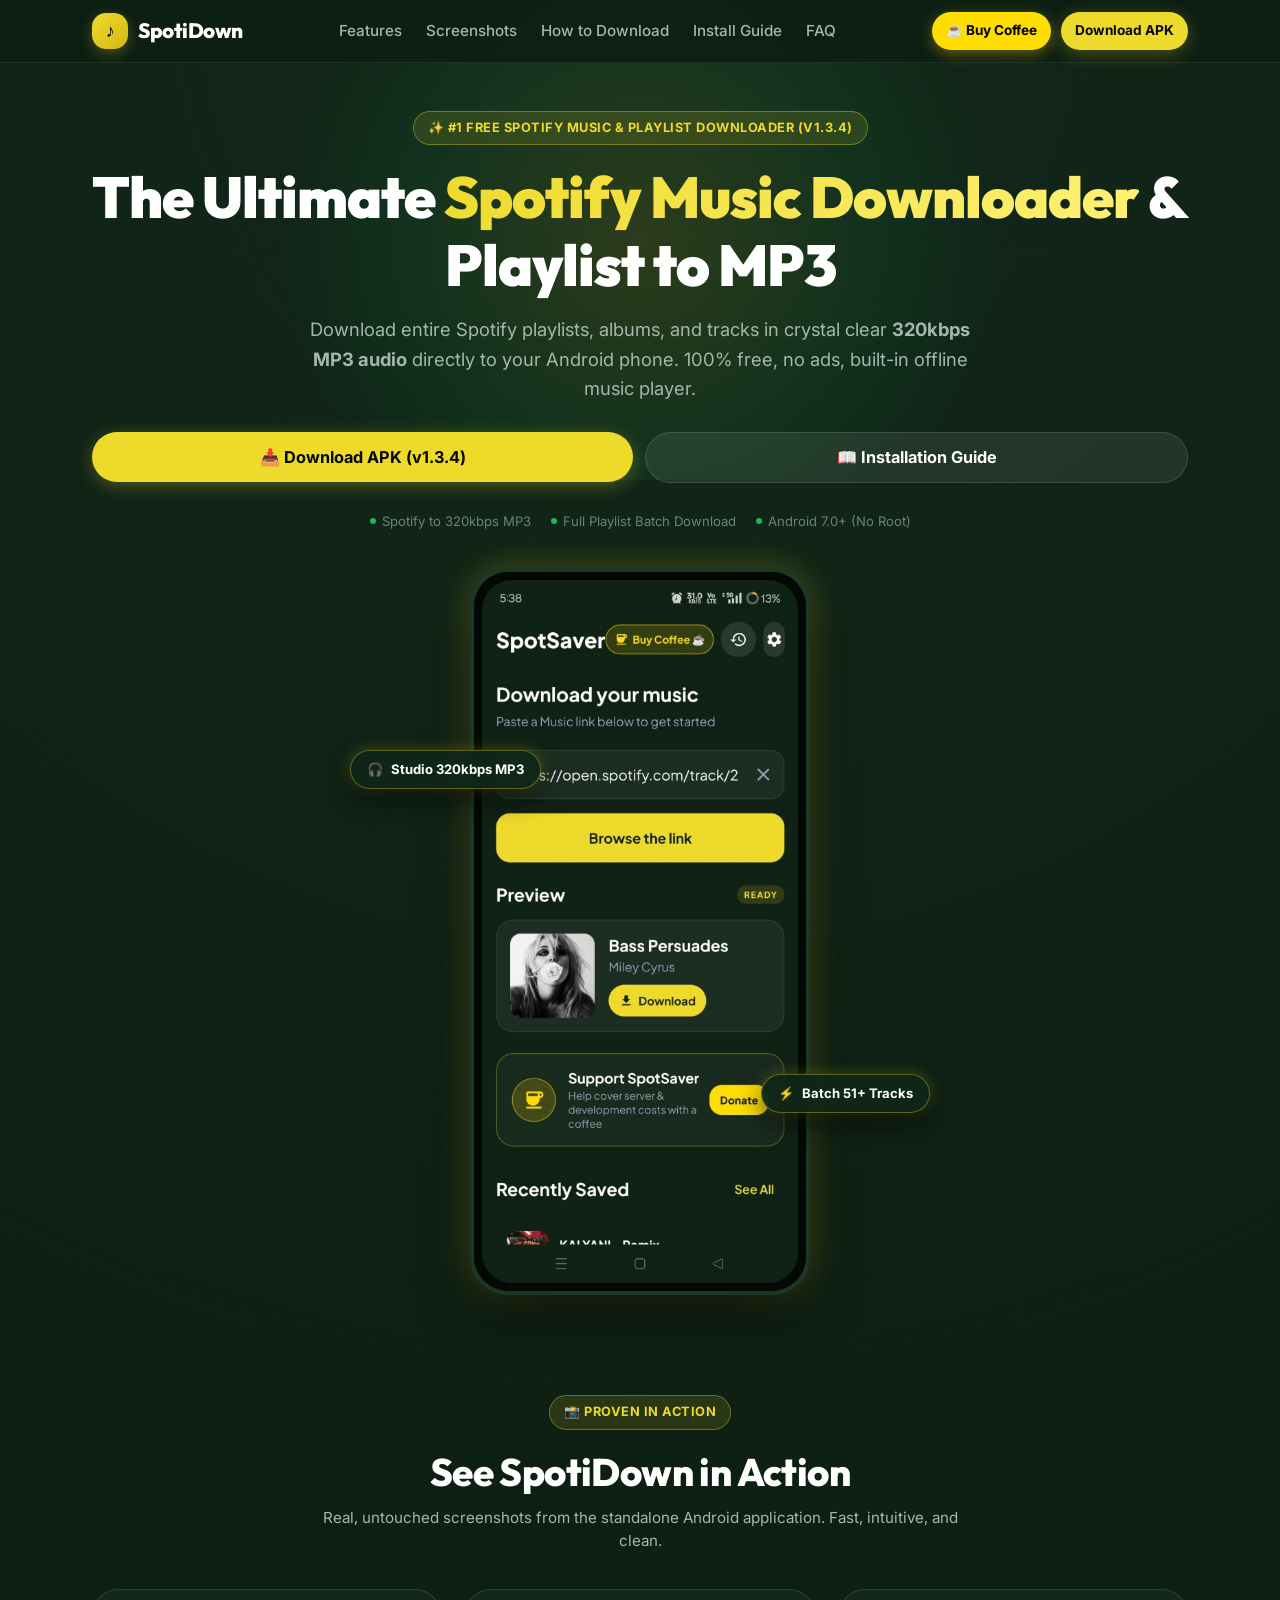
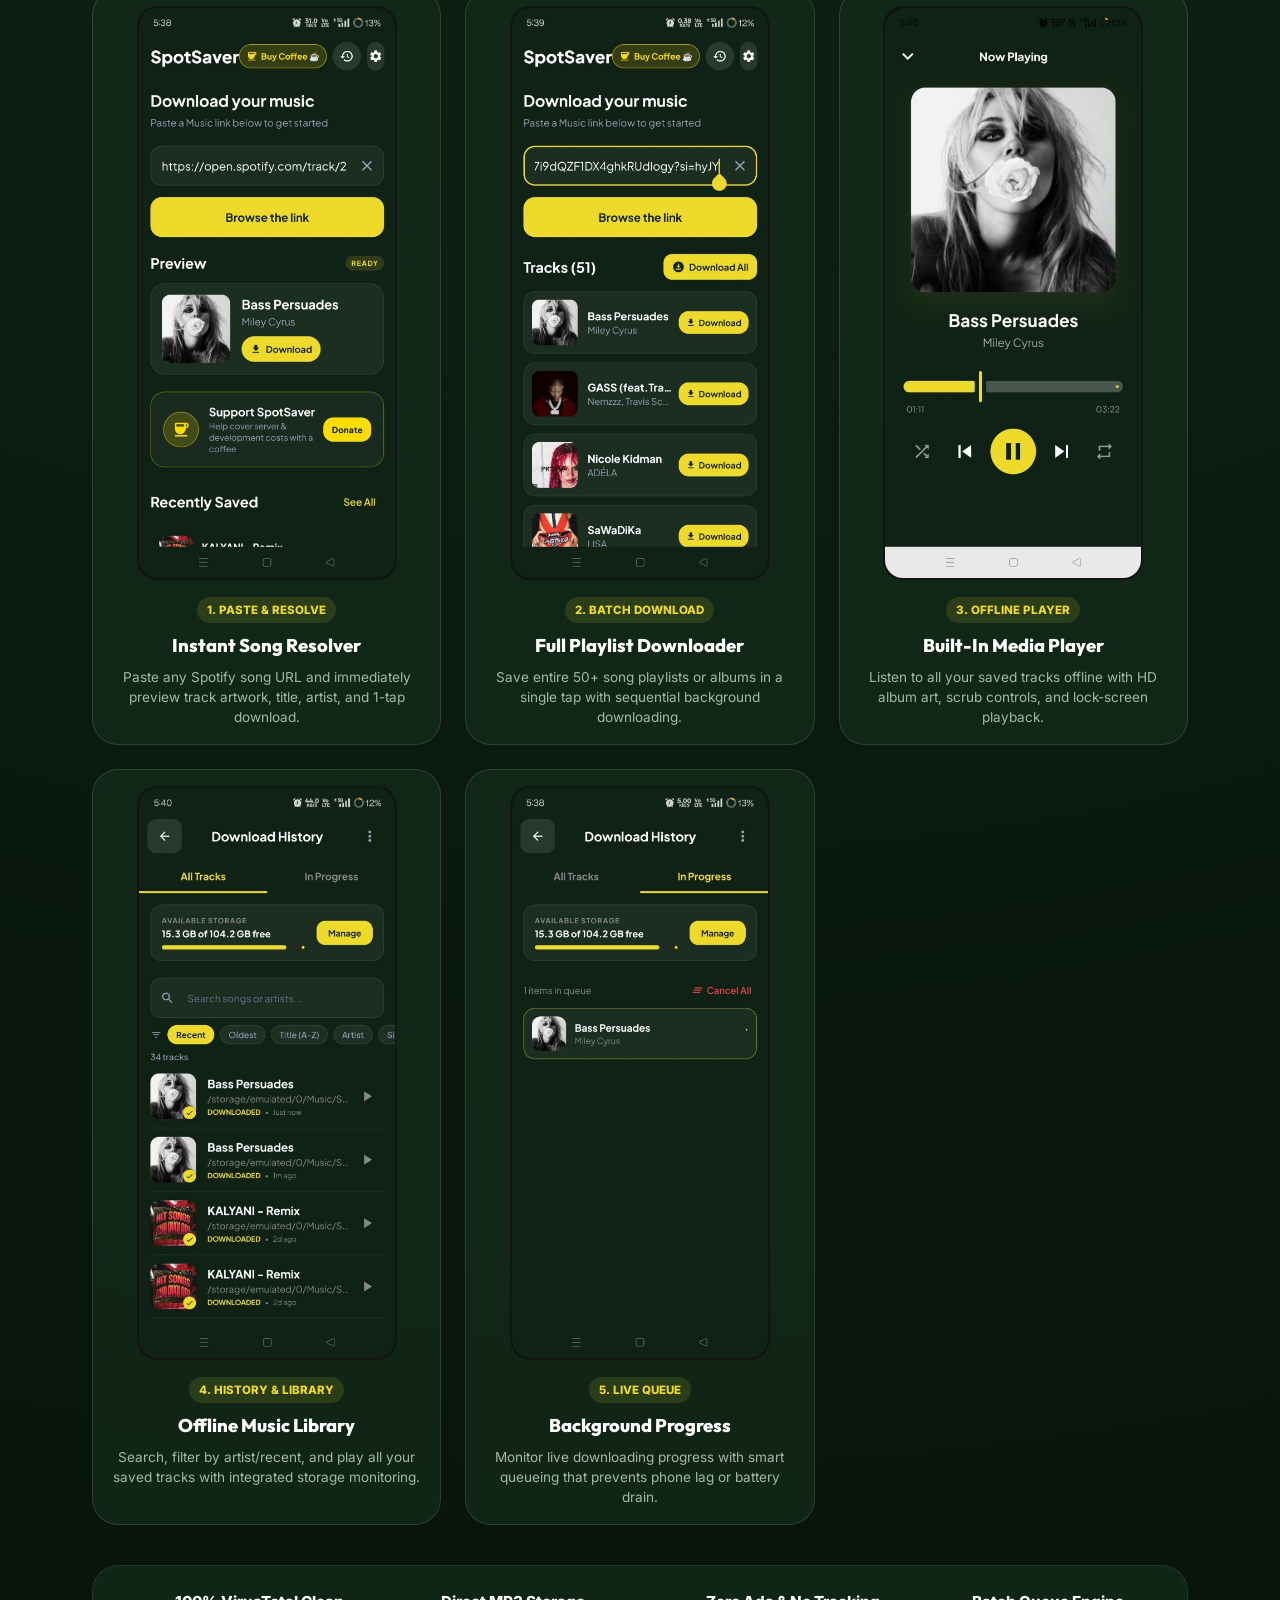
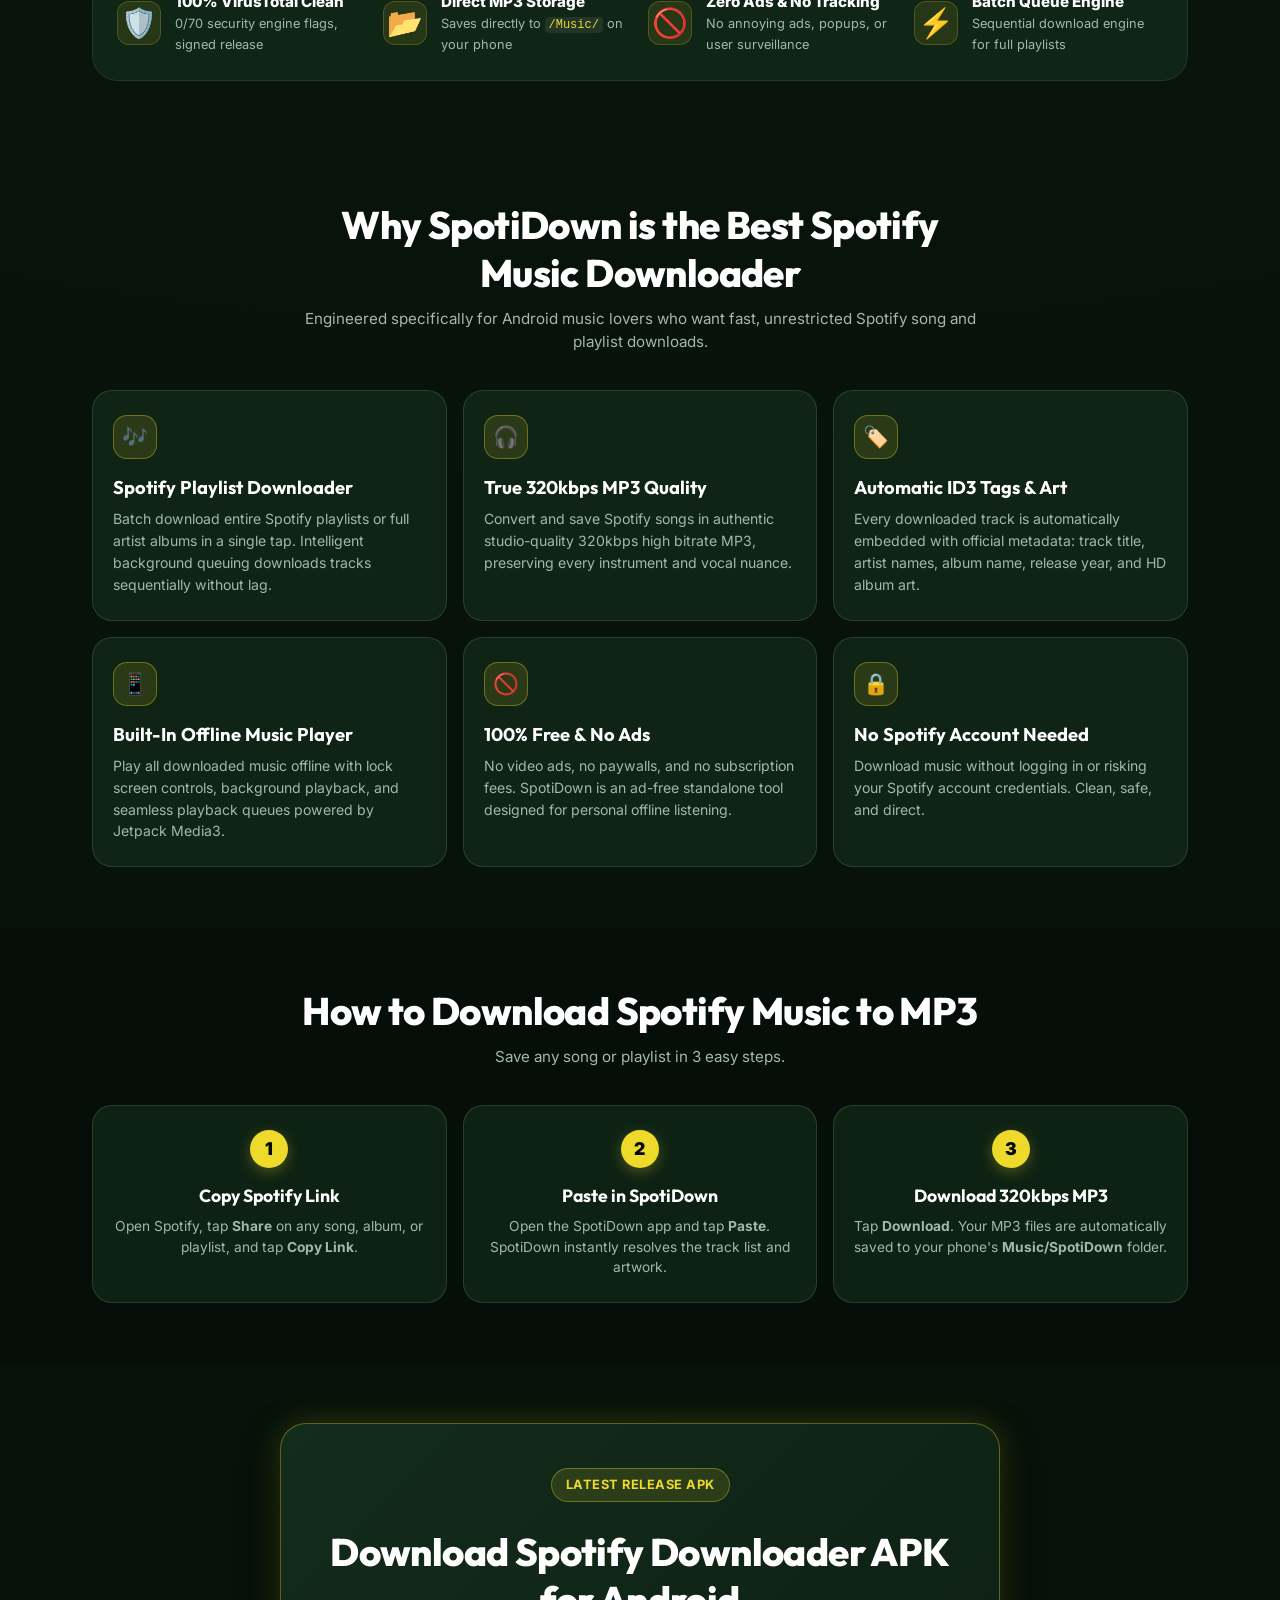
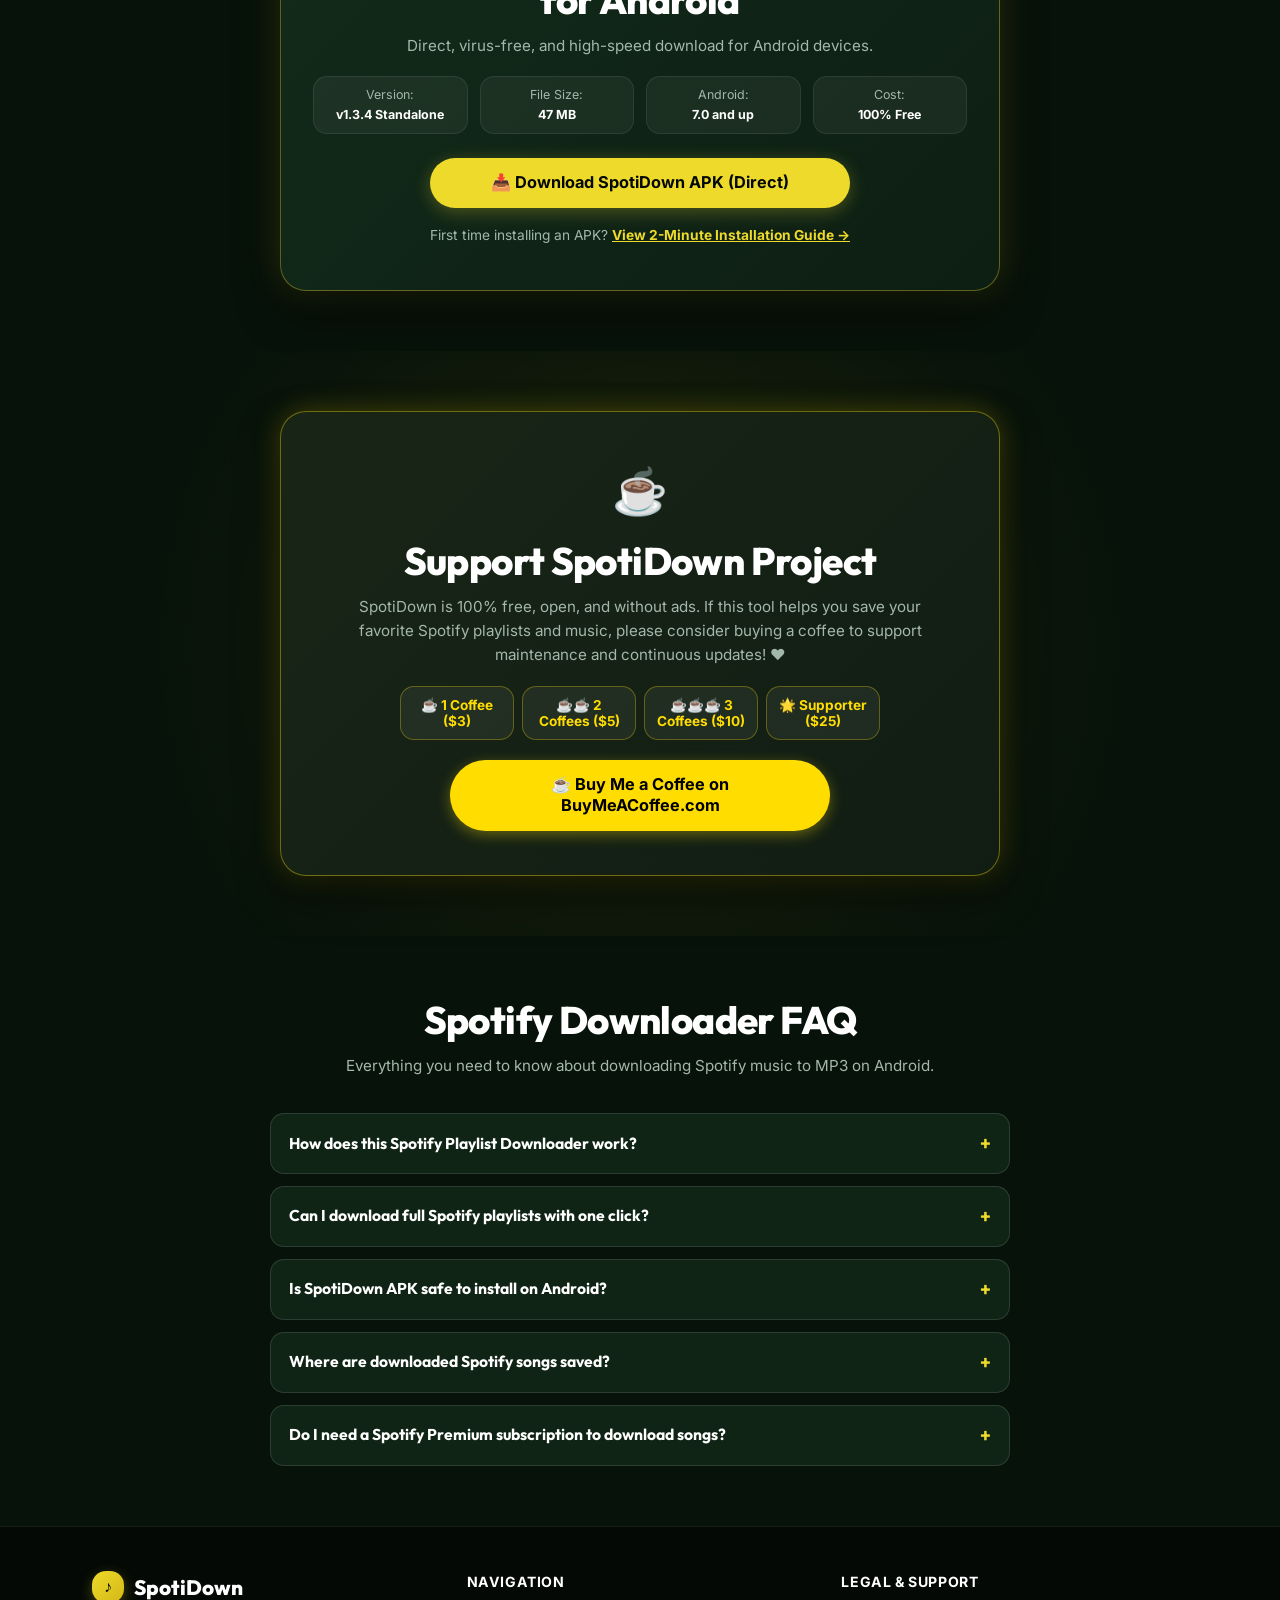
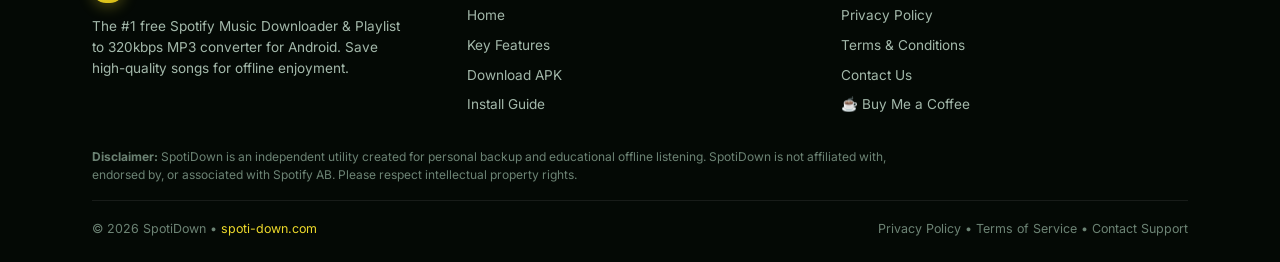
==== index.html @ ee21e4bc "Initial commit" ====
<!DOCTYPE html>
<html lang="en">
<head>
  <meta charset="UTF-8">
  <meta name="viewport" content="width=device-width, initial-scale=1.0, maximum-scale=5.0">
  
  <!-- Google tag (gtag.js) -->
  <script async src="https://www.googletagmanager.com/gtag/js?id=G-NFB3HLNRLM"></script>
  <script>
    window.dataLayer = window.dataLayer || [];
    function gtag(){dataLayer.push(arguments);}
    gtag('js', new Date());

    gtag('config', 'G-NFB3HLNRLM');
  </script>

  <!-- Primary High-Intent SEO Meta Tags -->
  <title>Spotify Music Downloader & Playlist to MP3 (320kbps) - SpotiDown APK</title>
  <meta name="title" content="Spotify Music Downloader & Playlist to MP3 (320kbps) - SpotiDown APK">
  <meta name="description" content="Free Spotify Music Downloader & Playlist to MP3 converter for Android. Download full Spotify playlists, tracks, and albums in 320kbps high-quality MP3 with ID3 tags & artwork. No ads, 100% free APK.">
  <meta name="keywords" content="spotify music downloader, spotify playlist downloader, download spotify to mp3, spotify downloader apk, spotify mp3 320kbps, download spotify playlist android, spotidown apk, free spotify song downloader, spotify to mp3 converter, spoti-down.com">
  <meta name="robots" content="index, follow, max-image-preview:large, max-snippet:-1, max-video-preview:-1">
  <meta name="language" content="English">
  <meta name="author" content="SpotiDown">
  <link rel="canonical" href="https://spoti-down.com/">

  <!-- Open Graph / Facebook -->
  <meta property="og:type" content="website">
  <meta property="og:url" content="https://spoti-down.com/">
  <meta property="og:title" content="Spotify Music Downloader & Playlist to MP3 - SpotiDown APK">
  <meta property="og:description" content="Download Spotify music, playlists, and albums to 320kbps MP3 on Android for free without ads.">
  <meta property="og:site_name" content="SpotiDown">

  <!-- Twitter Card -->
  <meta property="twitter:card" content="summary_large_image">
  <meta property="twitter:url" content="https://spoti-down.com/">
  <meta property="twitter:title" content="Spotify Music Downloader & Playlist to MP3 - SpotiDown APK">
  <meta property="twitter:description" content="Download Spotify music, playlists, and albums to 320kbps MP3 on Android for free without ads.">

  <!-- Favicon -->
  <link rel="icon" type="image/svg+xml" href="data:image/svg+xml,<svg xmlns='http://www.w3.org/2000/svg' viewBox='0 0 100 100'><rect width='100' height='100' rx='20' fill='%23eeda2b'/><text x='50%' y='68%' font-size='55' font-weight='bold' text-anchor='middle' fill='%23102216'>♪</text></svg>">

  <!-- Stylesheet -->
  <link rel="stylesheet" href="/css/style.css">

  <!-- Schema.org SoftwareApplication JSON-LD -->
  <script type="application/ld+json">
  {
    "@context": "https://schema.org",
    "@type": "SoftwareApplication",
    "name": "SpotiDown - Spotify Music & Playlist Downloader",
    "operatingSystem": "Android 7.0 and higher",
    "applicationCategory": "MultimediaApplication",
    "offers": {
      "@type": "Offer",
      "price": "0.00",
      "priceCurrency": "USD"
    },
    "description": "Fast and free Spotify music downloader and Spotify playlist to MP3 (320kbps) converter with automatic ID3 tagging and offline player for Android.",
    "softwareVersion": "1.3.4",
    "fileSize": "47MB",
    "downloadUrl": "https://spoti-down.com/downloads/spotidown.apk"
  }
  </script>

  <!-- Schema.org FAQPage JSON-LD -->
  <script type="application/ld+json">
  {
    "@context": "https://schema.org",
    "@type": "FAQPage",
    "mainEntity": [
      {
        "@type": "Question",
        "name": "How do I download Spotify music and playlists to MP3 for free?",
        "acceptedAnswer": {
          "@type": "Answer",
          "text": "Simply install SpotiDown APK on your Android phone, copy any Spotify track or playlist link, paste it into SpotiDown, and tap Download. It saves high-quality 320kbps MP3s directly to your storage."
        }
      },
      {
        "@type": "Question",
        "name": "Does SpotiDown download full Spotify playlists at once?",
        "acceptedAnswer": {
          "@type": "Answer",
          "text": "Yes! SpotiDown is a full-featured Spotify playlist downloader that allows batch downloading of entire playlists and albums in a single click."
        }
      },
      {
        "@type": "Question",
        "name": "What audio quality does this Spotify MP3 downloader provide?",
        "acceptedAnswer": {
          "@type": "Answer",
          "text": "SpotiDown extracts and encodes music in high-fidelity 320kbps MP3 audio with full ID3 metadata, artist names, and high-resolution album covers."
        }
      },
      {
        "@type": "Question",
        "name": "Is SpotiDown safe and free of ads?",
        "acceptedAnswer": {
          "@type": "Answer",
          "text": "Yes! SpotiDown is completely free, open, and contains zero ads, trackers, or paywalls."
        }
      }
    ]
  }
  </script>
</head>
<body>

  <div class="ambient-glow"></div>

  <!-- Header / Navigation -->
  <header class="navbar">
    <div class="container nav-container">
      <a href="/" class="nav-brand">
        <div class="brand-icon">♪</div>
        <span>SpotiDown</span>
      </a>

      <!-- Desktop Nav -->
      <nav>
        <ul class="nav-links">
          <li><a href="#features" class="nav-link">Features</a></li>
          <li><a href="#screenshots" class="nav-link">Screenshots</a></li>
          <li><a href="#how-it-works" class="nav-link">How to Download</a></li>
          <li><a href="/install" class="nav-link">Install Guide</a></li>
          <li><a href="#faq" class="nav-link">FAQ</a></li>
        </ul>
      </nav>

      <div class="nav-actions">
        <a href="https://buymeacoffee.com/spotidown" target="_blank" rel="noopener noreferrer" class="btn btn-coffee btn-sm">
          ☕ Buy Coffee
        </a>
        <a href="#download" class="btn btn-primary btn-sm">
          Download APK
        </a>
        <button class="menu-toggle" id="menu-toggle-btn" aria-label="Toggle Navigation Menu">
          ☰
        </button>
      </div>
    </div>

    <!-- Mobile Drawer -->
    <div class="mobile-nav-drawer" id="mobile-drawer">
      <a href="#features" class="mobile-nav-link" onclick="closeDrawer()">🎵 Key Features</a>
      <a href="#screenshots" class="mobile-nav-link" onclick="closeDrawer()">📸 App Screenshots</a>
      <a href="#how-it-works" class="mobile-nav-link" onclick="closeDrawer()">⚡ How to Download</a>
      <a href="/install" class="mobile-nav-link" onclick="closeDrawer()">📖 Install Guide</a>
      <a href="/privacy" class="mobile-nav-link" onclick="closeDrawer()">🔒 Privacy Policy</a>
      <a href="/terms" class="mobile-nav-link" onclick="closeDrawer()">📜 Terms & Conditions</a>
      <a href="/contact" class="mobile-nav-link" onclick="closeDrawer()">✉️ Contact Us</a>
      <a href="https://buymeacoffee.com/spotidown" target="_blank" rel="noopener noreferrer" class="btn btn-coffee btn-block" style="margin-top: 8px;">
        ☕ Buy Me a Coffee
      </a>
      <a href="/downloads/spotidown.apk" class="btn btn-primary btn-block btn-download-trigger" download="spotidown.apk">
        📥 Download APK (v1.3.4)
      </a>
    </div>
  </header>

  <!-- Hero Section -->
  <section class="hero-section">
    <div class="container">
      <div class="badge-pill">
        ✨ #1 Free Spotify Music & Playlist Downloader (v1.3.4)
      </div>

      <h1 class="hero-title">
        The Ultimate <span class="highlight">Spotify Music Downloader</span> & Playlist to MP3
      </h1>

      <p class="hero-subtitle">
        Download entire Spotify playlists, albums, and tracks in crystal clear <strong>320kbps MP3 audio</strong> directly to your Android phone. 100% free, no ads, built-in offline music player.
      </p>

      <div class="hero-cta-group">
        <a href="/downloads/spotidown.apk" class="btn btn-primary btn-lg btn-block btn-download-trigger" download="spotidown.apk">
          📥 Download APK (v1.3.4)
        </a>
        <a href="/install" class="btn btn-secondary btn-lg btn-block">
          📖 Installation Guide
        </a>
      </div>

      <div class="hero-meta">
        <div class="hero-meta-item">
          <span class="dot"></span>
          <span>Spotify to 320kbps MP3</span>
        </div>
        <div class="hero-meta-item">
          <span class="dot"></span>
          <span>Full Playlist Batch Download</span>
        </div>
        <div class="hero-meta-item">
          <span class="dot"></span>
          <span>Android 7.0+ (No Root)</span>
        </div>
      </div>

      <!-- Real App Hero Phone Frame -->
      <div class="hero-phone-container">
        <div class="floating-badge floating-badge-left">
          <span>🎧</span>
          <span>Studio 320kbps MP3</span>
        </div>
        <div class="floating-badge floating-badge-right">
          <span>⚡</span>
          <span>Batch 51+ Tracks</span>
        </div>

        <div class="phone-mockup-frame">
          <img src="/images/screenshot-home-preview.jpg" alt="SpotiDown Spotify Song Downloader Android App Interface" loading="eager" width="340" height="755">
        </div>
      </div>
    </div>
  </section>

  <!-- Real In-App Screenshots Showcase Section -->
  <section id="screenshots" class="section screenshots-section">
    <div class="container">
      <div class="section-header">
        <span class="badge-pill">📸 PROVEN IN ACTION</span>
        <h2 class="section-title">See SpotiDown in Action</h2>
        <p class="section-subtitle">Real, untouched screenshots from the standalone Android application. Fast, intuitive, and clean.</p>
      </div>

      <div class="screenshots-grid">
        <!-- Screenshot 1 -->
        <div class="screenshot-card" data-screenshot-index="0" data-img="/images/screenshot-home-preview.jpg" data-title="Instant Song Resolver" data-tag="1. Paste & Resolve" data-desc="Paste any Spotify song URL and immediately preview track artwork, title, artist, and 1-tap download in 320kbps MP3.">
          <div class="screenshot-img-box">
            <img src="/images/screenshot-home-preview.jpg" alt="SpotiDown Instant Link Resolver & Single Track Download" loading="lazy">
            <div class="screenshot-zoom-overlay">
              <span class="zoom-icon">🔍 Tap to Zoom</span>
            </div>
          </div>
          <div class="screenshot-info">
            <span class="screenshot-tag">1. Paste & Resolve</span>
            <h3 class="screenshot-title">Instant Song Resolver</h3>
            <p class="screenshot-desc">Paste any Spotify song URL and immediately preview track artwork, title, artist, and 1-tap download.</p>
          </div>
        </div>

        <!-- Screenshot 2 -->
        <div class="screenshot-card" data-screenshot-index="1" data-img="/images/screenshot-playlist-download.jpg" data-title="Full Playlist Downloader" data-tag="2. Batch Download" data-desc="Save entire 50+ song playlists or albums in a single tap with sequential background downloading and zero throttling.">
          <div class="screenshot-img-box">
            <img src="/images/screenshot-playlist-download.jpg" alt="SpotiDown Batch Spotify Playlist Downloader" loading="lazy">
            <div class="screenshot-zoom-overlay">
              <span class="zoom-icon">🔍 Tap to Zoom</span>
            </div>
          </div>
          <div class="screenshot-info">
            <span class="screenshot-tag">2. Batch Download</span>
            <h3 class="screenshot-title">Full Playlist Downloader</h3>
            <p class="screenshot-desc">Save entire 50+ song playlists or albums in a single tap with sequential background downloading.</p>
          </div>
        </div>

        <!-- Screenshot 3 -->
        <div class="screenshot-card" data-screenshot-index="2" data-img="/images/screenshot-music-player.jpg" data-title="Built-In Media Player" data-tag="3. Offline Player" data-desc="Listen to all your saved tracks offline with HD album art, scrub controls, background audio playback, and lock-screen controls.">
          <div class="screenshot-img-box">
            <img src="/images/screenshot-music-player.jpg" alt="SpotiDown Built-In Offline Music Player" loading="lazy">
            <div class="screenshot-zoom-overlay">
              <span class="zoom-icon">🔍 Tap to Zoom</span>
            </div>
          </div>
          <div class="screenshot-info">
            <span class="screenshot-tag">3. Offline Player</span>
            <h3 class="screenshot-title">Built-In Media Player</h3>
            <p class="screenshot-desc">Listen to all your saved tracks offline with HD album art, scrub controls, and lock-screen playback.</p>
          </div>
        </div>

        <!-- Screenshot 4 -->
        <div class="screenshot-card" data-screenshot-index="3" data-img="/images/screenshot-download-history.jpg" data-title="Offline Music Library" data-tag="4. History & Library" data-desc="Search, filter by artist/recent, and manage all your saved tracks directly in your device storage (/storage/emulated/0/Music/).">
          <div class="screenshot-img-box">
            <img src="/images/screenshot-download-history.jpg" alt="SpotiDown Download History and Storage Manager" loading="lazy">
            <div class="screenshot-zoom-overlay">
              <span class="zoom-icon">🔍 Tap to Zoom</span>
            </div>
          </div>
          <div class="screenshot-info">
            <span class="screenshot-tag">4. History & Library</span>
            <h3 class="screenshot-title">Offline Music Library</h3>
            <p class="screenshot-desc">Search, filter by artist/recent, and play all your saved tracks with integrated storage monitoring.</p>
          </div>
        </div>

        <!-- Screenshot 5 -->
        <div class="screenshot-card" data-screenshot-index="4" data-img="/images/screenshot-queue-inprogress.jpg" data-title="Background Progress Queue" data-tag="5. Live Queue" data-desc="Monitor live downloading progress with smart queueing that prevents phone lag, preserves battery, and prevents corrupt files.">
          <div class="screenshot-img-box">
            <img src="/images/screenshot-queue-inprogress.jpg" alt="SpotiDown Active Download Queue & Storage Progress" loading="lazy">
            <div class="screenshot-zoom-overlay">
              <span class="zoom-icon">🔍 Tap to Zoom</span>
            </div>
          </div>
          <div class="screenshot-info">
            <span class="screenshot-tag">5. Live Queue</span>
            <h3 class="screenshot-title">Background Progress</h3>
            <p class="screenshot-desc">Monitor live downloading progress with smart queueing that prevents phone lag or battery drain.</p>
          </div>
        </div>
      </div>

      <!-- Trust & Authenticity Proof Badges -->
      <div class="trust-proof-strip">
        <div class="trust-proof-item">
          <div class="trust-proof-icon">🛡️</div>
          <div class="trust-proof-text">
            <strong>100% VirusTotal Clean</strong>
            <span>0/70 security engine flags, signed release</span>
          </div>
        </div>
        <div class="trust-proof-item">
          <div class="trust-proof-icon">📂</div>
          <div class="trust-proof-text">
            <strong>Direct MP3 Storage</strong>
            <span>Saves directly to <code>/Music/</code> on your phone</span>
          </div>
        </div>
        <div class="trust-proof-item">
          <div class="trust-proof-icon">🚫</div>
          <div class="trust-proof-text">
            <strong>Zero Ads & No Tracking</strong>
            <span>No annoying ads, popups, or user surveillance</span>
          </div>
        </div>
        <div class="trust-proof-item">
          <div class="trust-proof-icon">⚡</div>
          <div class="trust-proof-text">
            <strong>Batch Queue Engine</strong>
            <span>Sequential download engine for full playlists</span>
          </div>
        </div>
      </div>
    </div>
  </section>

  <!-- Key Features Grid -->
  <section id="features" class="section">
    <div class="container">
      <div class="section-header">
        <h2 class="section-title">Why SpotiDown is the Best Spotify Music Downloader</h2>
        <p class="section-subtitle">Engineered specifically for Android music lovers who want fast, unrestricted Spotify song and playlist downloads.</p>
      </div>

      <div class="features-grid">
        <div class="feature-card">
          <div class="feature-icon-box">🎶</div>
          <h3 class="feature-title">Spotify Playlist Downloader</h3>
          <p class="feature-desc">Batch download entire Spotify playlists or full artist albums in a single tap. Intelligent background queuing downloads tracks sequentially without lag.</p>
        </div>

        <div class="feature-card">
          <div class="feature-icon-box">🎧</div>
          <h3 class="feature-title">True 320kbps MP3 Quality</h3>
          <p class="feature-desc">Convert and save Spotify songs in authentic studio-quality 320kbps high bitrate MP3, preserving every instrument and vocal nuance.</p>
        </div>

        <div class="feature-card">
          <div class="feature-icon-box">🏷️</div>
          <h3 class="feature-title">Automatic ID3 Tags & Art</h3>
          <p class="feature-desc">Every downloaded track is automatically embedded with official metadata: track title, artist names, album name, release year, and HD album art.</p>
        </div>

        <div class="feature-card">
          <div class="feature-icon-box">📱</div>
          <h3 class="feature-title">Built-In Offline Music Player</h3>
          <p class="feature-desc">Play all downloaded music offline with lock screen controls, background playback, and seamless playback queues powered by Jetpack Media3.</p>
        </div>

        <div class="feature-card">
          <div class="feature-icon-box">🚫</div>
          <h3 class="feature-title">100% Free & No Ads</h3>
          <p class="feature-desc">No video ads, no paywalls, and no subscription fees. SpotiDown is an ad-free standalone tool designed for personal offline listening.</p>
        </div>

        <div class="feature-card">
          <div class="feature-icon-box">🔒</div>
          <h3 class="feature-title">No Spotify Account Needed</h3>
          <p class="feature-desc">Download music without logging in or risking your Spotify account credentials. Clean, safe, and direct.</p>
        </div>
      </div>
    </div>
  </section>

  <!-- How It Works Section -->
  <section id="how-it-works" class="section" style="background: rgba(0, 0, 0, 0.25);">
    <div class="container">
      <div class="section-header">
        <h2 class="section-title">How to Download Spotify Music to MP3</h2>
        <p class="section-subtitle">Save any song or playlist in 3 easy steps.</p>
      </div>

      <div class="steps-grid">
        <div class="step-card">
          <div class="step-num">1</div>
          <h3 class="step-title">Copy Spotify Link</h3>
          <p class="step-desc">Open Spotify, tap <strong>Share</strong> on any song, album, or playlist, and tap <strong>Copy Link</strong>.</p>
        </div>

        <div class="step-card">
          <div class="step-num">2</div>
          <h3 class="step-title">Paste in SpotiDown</h3>
          <p class="step-desc">Open the SpotiDown app and tap <strong>Paste</strong>. SpotiDown instantly resolves the track list and artwork.</p>
        </div>

        <div class="step-card">
          <div class="step-num">3</div>
          <h3 class="step-title">Download 320kbps MP3</h3>
          <p class="step-desc">Tap <strong>Download</strong>. Your MP3 files are automatically saved to your phone's <strong>Music/SpotiDown</strong> folder.</p>
        </div>
      </div>
    </div>
  </section>

  <!-- Direct APK Download Card -->
  <section id="download" class="section">
    <div class="container">
      <div class="download-box">
        <span class="badge-pill">LATEST RELEASE APK</span>
        <h2 class="section-title" style="margin-top: 8px;">Download Spotify Downloader APK for Android</h2>
        <p class="section-subtitle">Direct, virus-free, and high-speed download for Android devices.</p>

        <div class="download-specs">
          <div class="spec-item">Version: <strong>v1.3.4 Standalone</strong></div>
          <div class="spec-item">File Size: <strong>47 MB</strong></div>
          <div class="spec-item">Android: <strong>7.0 and up</strong></div>
          <div class="spec-item">Cost: <strong>100% Free</strong></div>
        </div>

        <div style="margin-bottom: 16px;">
          <a href="/downloads/spotidown.apk" class="btn btn-primary btn-lg btn-block btn-download-trigger" download="spotidown.apk" style="max-width: 420px; margin: 0 auto;">
            📥 Download SpotiDown APK (Direct)
          </a>
        </div>

        <div style="font-size: 0.86rem; color: var(--text-muted);">
          First time installing an APK? <a href="/install" style="color: var(--primary); text-decoration: underline; font-weight: 700;">View 2-Minute Installation Guide →</a>
        </div>
      </div>
    </div>
  </section>

  <!-- Buy Me A Coffee Donation Section -->
  <section class="section coffee-section">
    <div class="container">
      <div class="coffee-card">
        <div class="coffee-icon-large">☕</div>
        <h2 class="section-title">Support SpotiDown Project</h2>
        <p class="section-subtitle" style="max-width: 620px; margin: 0 auto;">
          SpotiDown is 100% free, open, and without ads. If this tool helps you save your favorite Spotify playlists and music, please consider buying a coffee to support maintenance and continuous updates! ❤️
        </p>

        <div class="coffee-tiers">
          <button class="coffee-tier-btn" data-amount="3">☕ 1 Coffee ($3)</button>
          <button class="coffee-tier-btn" data-amount="5">☕☕ 2 Coffees ($5)</button>
          <button class="coffee-tier-btn" data-amount="10">☕☕☕ 3 Coffees ($10)</button>
          <button class="coffee-tier-btn" data-amount="25">🌟 Supporter ($25)</button>
        </div>

        <a href="https://buymeacoffee.com/spotidown" target="_blank" rel="noopener noreferrer" class="btn btn-coffee btn-lg btn-block" style="max-width: 380px; margin: 0 auto;">
          ☕ Buy Me a Coffee on BuyMeACoffee.com
        </a>
      </div>
    </div>
  </section>

  <!-- FAQ Section with SEO Markup -->
  <section id="faq" class="section">
    <div class="container">
      <div class="section-header">
        <h2 class="section-title">Spotify Downloader FAQ</h2>
        <p class="section-subtitle">Everything you need to know about downloading Spotify music to MP3 on Android.</p>
      </div>

      <div class="faq-list">
        <div class="faq-item">
          <button class="faq-question">
            <span>How does this Spotify Playlist Downloader work?</span>
            <span class="faq-icon">+</span>
          </button>
          <div class="faq-answer">
            SpotiDown parses Spotify links (tracks, albums, playlists) and retrieves official metadata. It then extracts and converts high-fidelity audio streams into 320kbps MP3 files, tagging them with artist names and high-resolution album art for offline playback.
          </div>
        </div>

        <div class="faq-item">
          <button class="faq-question">
            <span>Can I download full Spotify playlists with one click?</span>
            <span class="faq-icon">+</span>
          </button>
          <div class="faq-answer">
            Yes! Paste any public Spotify playlist URL into SpotiDown, and tap <strong>Download All</strong>. The app queues every track in the background and saves them sequentially to your device.
          </div>
        </div>

        <div class="faq-item">
          <button class="faq-question">
            <span>Is SpotiDown APK safe to install on Android?</span>
            <span class="faq-icon">+</span>
          </button>
          <div class="faq-answer">
            Yes, 100%! SpotiDown contains no spyware, malware, or ads. Because it is distributed directly as an APK outside Google Play, Android displays a standard unknown source notice. Simply tap <strong>More details → Install anyway</strong>. See our <a href="/install" style="color: var(--primary); text-decoration: underline;">Installation Guide</a> for a visual tutorial.
          </div>
        </div>

        <div class="faq-item">
          <button class="faq-question">
            <span>Where are downloaded Spotify songs saved?</span>
            <span class="faq-icon">+</span>
          </button>
          <div class="faq-answer">
            All MP3 files are saved directly to your phone's standard <strong>Music/SpotiDown</strong> directory. You can listen inside SpotiDown or in any music player (Samsung Music, Poweramp, VLC, Apple Music, etc.).
          </div>
        </div>

        <div class="faq-item">
          <button class="faq-question">
            <span>Do I need a Spotify Premium subscription to download songs?</span>
            <span class="faq-icon">+</span>
          </button>
          <div class="faq-answer">
            No! SpotiDown works for all users without needing a Spotify Premium account or logging into Spotify.
          </div>
        </div>
      </div>
    </div>
  </section>

  <!-- Footer -->
  <footer class="footer">
    <div class="container">
      <div class="footer-grid">
        <div class="footer-brand">
          <div style="display: flex; align-items: center; gap: 10px; margin-bottom: 12px;">
            <div class="brand-icon" style="width: 32px; height: 32px; font-size: 1rem;">♪</div>
            <span style="font-family: var(--font-display); font-weight: 800; font-size: 1.3rem; color: #fff;">SpotiDown</span>
          </div>
          <p>The #1 free Spotify Music Downloader & Playlist to 320kbps MP3 converter for Android. Save high-quality songs for offline enjoyment.</p>
        </div>

        <div class="footer-col">
          <h4>Navigation</h4>
          <ul class="footer-links">
            <li><a href="/">Home</a></li>
            <li><a href="#features">Key Features</a></li>
            <li><a href="/downloads/spotidown.apk">Download APK</a></li>
            <li><a href="/install">Install Guide</a></li>
          </ul>
        </div>

        <div class="footer-col">
          <h4>Legal & Support</h4>
          <ul class="footer-links">
            <li><a href="/privacy">Privacy Policy</a></li>
            <li><a href="/terms">Terms & Conditions</a></li>
            <li><a href="/contact">Contact Us</a></li>
            <li><a href="https://buymeacoffee.com/spotidown" target="_blank" rel="noopener noreferrer">☕ Buy Me a Coffee</a></li>
          </ul>
        </div>
      </div>

      <div class="footer-disclaimer">
        <strong>Disclaimer:</strong> SpotiDown is an independent utility created for personal backup and educational offline listening. SpotiDown is not affiliated with, endorsed by, or associated with Spotify AB. Please respect intellectual property rights.
      </div>

      <div class="footer-bottom">
        <div>© 2026 SpotiDown • <a href="https://spoti-down.com" style="color: var(--primary);">spoti-down.com</a></div>
        <div><a href="/privacy">Privacy Policy</a> • <a href="/terms">Terms of Service</a> • <a href="/contact">Contact Support</a></div>
      </div>
    </div>
  </footer>

  <!-- Interactive Screenshot Lightbox Modal -->
  <div class="lightbox-modal" id="screenshot-lightbox" aria-hidden="true" role="dialog">
    <div class="lightbox-backdrop" id="lightbox-backdrop"></div>
    <div class="lightbox-content">
      <button class="lightbox-close" id="lightbox-close-btn" aria-label="Close Preview">✕</button>
      <button class="lightbox-nav-btn lightbox-prev" id="lightbox-prev-btn" aria-label="Previous Screenshot">‹</button>
      <div class="lightbox-phone-wrapper">
        <img id="lightbox-img" src="" alt="SpotiDown App Screenshot High Resolution Preview">
      </div>
      <button class="lightbox-nav-btn lightbox-next" id="lightbox-next-btn" aria-label="Next Screenshot">›</button>
      <div class="lightbox-caption">
        <span class="badge-pill" id="lightbox-tag">1. Paste & Resolve</span>
        <h3 id="lightbox-title">Instant Song Resolver</h3>
        <p id="lightbox-desc">Paste any Spotify song URL and immediately preview track artwork, title, artist, and 1-tap download in 320kbps MP3.</p>
        <div class="lightbox-counter" id="lightbox-counter">1 / 5</div>
      </div>
    </div>
  </div>

  <!-- Scripts -->
  <script src="/js/main.js"></script>
</body>
</html>
---- css/style.css ----
/* ==========================================================================
   SpotiDown - Production-Grade Mobile-First Responsive Design System
   Breakpoints: Mobile (<600px), Tablet (600px-1024px), Desktop (>1024px)
   ========================================================================== */

@import url('https://fonts.googleapis.com/css2?family=Inter:wght@400;500;600;700;800&family=Outfit:wght@600;700;800;900&display=swap');

:root {
  --bg-dark: #07120a;
  --bg-darker: #040905;
  --bg-surface: #0d1f13;
  --bg-surface-elevated: #142e1c;
  --bg-glass: rgba(13, 31, 19, 0.92);
  --bg-glass-card: rgba(20, 46, 28, 0.65);

  --primary: #eeda2b;
  --primary-hover: #f5e44a;
  --primary-glow: rgba(238, 218, 43, 0.28);
  --primary-glow-strong: rgba(238, 218, 43, 0.5);

  --spotify-green: #1db954;
  --spotify-green-hover: #1ed760;
  --spotify-green-glow: rgba(29, 185, 84, 0.35);

  --coffee-yellow: #ffdd00;
  --coffee-hover: #ebcc00;
  --coffee-glow: rgba(255, 221, 0, 0.35);

  --text-main: #ffffff;
  --text-muted: #a3b8aa;
  --text-dim: #6c8374;

  --border-subtle: rgba(255, 255, 255, 0.08);
  --border-card: rgba(255, 255, 255, 0.12);
  --border-gold: rgba(238, 218, 43, 0.35);
  --border-green: rgba(29, 185, 84, 0.35);

  --font-sans: 'Inter', -apple-system, BlinkMacSystemFont, 'Segoe UI', Roboto, sans-serif;
  --font-display: 'Outfit', sans-serif;

  --radius-sm: 8px;
  --radius-md: 14px;
  --radius-lg: 20px;
  --radius-xl: 26px;
  --radius-full: 9999px;

  --shadow-card: 0 10px 30px -10px rgba(0, 0, 0, 0.5);
  --shadow-glow: 0 0 35px -5px var(--primary-glow);
  --shadow-coffee: 0 0 30px -5px var(--coffee-glow);
}

/* Base & Reset */
*, *::before, *::after {
  box-sizing: border-box;
  margin: 0;
  padding: 0;
}

html {
  scroll-behavior: smooth;
  font-size: 16px;
  background-color: var(--bg-dark);
  color: var(--text-main);
  font-family: var(--font-sans);
  -webkit-font-smoothing: antialiased;
  -webkit-text-size-adjust: 100%;
}

body {
  overflow-x: hidden;
  width: 100%;
  position: relative;
  line-height: 1.6;
  background: radial-gradient(circle at 50% 0%, #12281a 0%, var(--bg-dark) 55%);
  min-height: 100vh;
}

a {
  color: inherit;
  text-decoration: none;
}

button {
  font-family: inherit;
}

img {
  max-width: 100%;
  height: auto;
  display: block;
}

/* Background Ambient Glow */
.ambient-glow {
  position: absolute;
  top: 0;
  left: 50%;
  transform: translateX(-50%);
  width: 100%;
  max-width: 900px;
  height: 480px;
  background: radial-gradient(circle, rgba(238, 218, 43, 0.12) 0%, rgba(29, 185, 84, 0.08) 45%, transparent 70%);
  pointer-events: none;
  z-index: 0;
}

/* Responsive Container */
.container {
  width: 100%;
  max-width: 1160px;
  margin: 0 auto;
  padding: 0 16px;
  position: relative;
  z-index: 1;
}

@media (min-width: 768px) {
  .container {
    padding: 0 24px;
  }
}

@media (min-width: 1024px) {
  .container {
    padding: 0 32px;
  }
}

/* Header & Navbar */
.navbar {
  position: sticky;
  top: 0;
  z-index: 1000;
  backdrop-filter: blur(18px);
  -webkit-backdrop-filter: blur(18px);
  background: var(--bg-glass);
  border-bottom: 1px solid var(--border-subtle);
  padding: 12px 0;
}

.nav-container {
  display: flex;
  align-items: center;
  justify-content: space-between;
  gap: 12px;
}

.nav-brand {
  display: flex;
  align-items: center;
  gap: 10px;
  font-family: var(--font-display);
  font-weight: 800;
  font-size: 1.3rem;
  letter-spacing: -0.5px;
  flex-shrink: 0;
}

.brand-icon {
  width: 36px;
  height: 36px;
  background: linear-gradient(135deg, var(--primary) 0%, #d4b815 100%);
  border-radius: var(--radius-md);
  display: flex;
  align-items: center;
  justify-content: center;
  color: var(--bg-darker);
  font-size: 1.15rem;
  box-shadow: 0 4px 14px var(--primary-glow);
  flex-shrink: 0;
}

.nav-links {
  display: flex;
  align-items: center;
  gap: 24px;
  list-style: none;
}

.nav-link {
  color: var(--text-muted);
  font-size: 0.95rem;
  font-weight: 500;
  transition: color 0.2s ease;
  padding: 6px 0;
}

.nav-link:hover, .nav-link.active {
  color: var(--text-main);
}

.nav-actions {
  display: flex;
  align-items: center;
  gap: 10px;
  flex-shrink: 0;
}

/* Mobile Hamburger Button */
.menu-toggle {
  display: none;
  background: rgba(255, 255, 255, 0.08);
  border: 1px solid var(--border-card);
  border-radius: var(--radius-sm);
  color: var(--text-main);
  padding: 8px 12px;
  font-size: 1.25rem;
  cursor: pointer;
  line-height: 1;
  min-height: 40px;
  min-width: 40px;
}

.menu-toggle:hover {
  background: rgba(255, 255, 255, 0.14);
}

/* Mobile Drawer Overlay */
.mobile-nav-drawer {
  display: none;
  flex-direction: column;
  gap: 12px;
  padding: 20px 16px 24px;
  background: var(--bg-surface-elevated);
  border-bottom: 1px solid var(--border-card);
  position: absolute;
  top: 100%;
  left: 0;
  width: 100%;
  box-shadow: 0 20px 40px rgba(0, 0, 0, 0.8);
  z-index: 999;
}

.mobile-nav-drawer.open {
  display: flex;
}

.mobile-nav-link {
  font-size: 1rem;
  font-weight: 600;
  color: var(--text-main);
  padding: 10px 0;
  border-bottom: 1px solid var(--border-subtle);
  display: flex;
  align-items: center;
  gap: 8px;
}

.mobile-nav-link:hover {
  color: var(--primary);
}

/* Standard Responsive Button System */
.btn {
  display: inline-flex;
  align-items: center;
  justify-content: center;
  gap: 8px;
  font-family: var(--font-sans);
  font-weight: 700;
  border-radius: var(--radius-full);
  padding: 12px 20px;
  font-size: 0.95rem;
  cursor: pointer;
  transition: all 0.25s cubic-bezier(0.16, 1, 0.3, 1);
  border: none;
  text-decoration: none;
  text-align: center;
  line-height: 1.3;
  min-height: 44px;
}

.btn-primary {
  background: var(--primary);
  color: var(--bg-darker);
  box-shadow: 0 4px 18px var(--primary-glow);
}

.btn-primary:hover, .btn-primary:active {
  background: var(--primary-hover);
  transform: translateY(-2px);
  box-shadow: 0 8px 24px var(--primary-glow-strong);
}

.btn-coffee {
  background: var(--coffee-yellow);
  color: #000000;
  box-shadow: 0 4px 14px var(--coffee-glow);
}

.btn-coffee:hover, .btn-coffee:active {
  background: var(--coffee-hover);
  transform: translateY(-2px);
  box-shadow: 0 8px 22px var(--coffee-glow);
}

.btn-secondary {
  background: rgba(255, 255, 255, 0.08);
  color: var(--text-main);
  border: 1px solid var(--border-card);
}

.btn-secondary:hover, .btn-secondary:active {
  background: rgba(255, 255, 255, 0.14);
  border-color: rgba(255, 255, 255, 0.28);
  transform: translateY(-2px);
}

.btn-lg {
  padding: 14px 26px;
  font-size: 1.02rem;
  min-height: 50px;
}

.btn-sm {
  padding: 8px 14px;
  font-size: 0.85rem;
  min-height: 38px;
}

.btn-block {
  width: 100%;
}

/* Hero Section */
.hero-section {
  padding: 48px 0 40px;
  text-align: center;
  position: relative;
}

.badge-pill {
  display: inline-flex;
  align-items: center;
  gap: 6px;
  padding: 6px 14px;
  border-radius: var(--radius-full);
  background: rgba(238, 218, 43, 0.12);
  border: 1px solid var(--border-gold);
  color: var(--primary);
  font-size: 0.8rem;
  font-weight: 700;
  text-transform: uppercase;
  letter-spacing: 0.5px;
  margin-bottom: 18px;
  max-width: 100%;
}

.hero-title {
  font-family: var(--font-display);
  font-size: clamp(1.85rem, 5.2vw, 3.6rem);
  font-weight: 900;
  line-height: 1.18;
  letter-spacing: -1px;
  margin-bottom: 16px;
  word-break: break-word;
}

.hero-title .highlight {
  background: linear-gradient(135deg, var(--primary) 0%, #fff176 100%);
  -webkit-background-clip: text;
  -webkit-text-fill-color: transparent;
}

.hero-subtitle {
  font-size: clamp(0.95rem, 2vw, 1.15rem);
  color: var(--text-muted);
  max-width: 680px;
  margin: 0 auto 28px;
  font-weight: 400;
  line-height: 1.6;
}

.hero-cta-group {
  display: flex;
  align-items: center;
  justify-content: center;
  flex-direction: column;
  gap: 12px;
  margin: 0 auto 28px;
  width: 100%;
  max-width: 480px;
}

@media (min-width: 640px) {
  .hero-cta-group {
    flex-direction: row;
    max-width: none;
  }
}

.hero-meta {
  display: flex;
  align-items: center;
  justify-content: center;
  flex-wrap: wrap;
  gap: 12px 20px;
  font-size: 0.82rem;
  color: var(--text-dim);
}

.hero-meta-item {
  display: flex;
  align-items: center;
  gap: 6px;
}

.hero-meta-item .dot {
  width: 6px;
  height: 6px;
  border-radius: 50%;
  background: var(--spotify-green);
  flex-shrink: 0;
}

/* App Phone Mockup in Hero */
.hero-phone-container {
  margin: 36px auto 0;
  max-width: 320px;
  width: 100%;
  position: relative;
}

@media (min-width: 640px) {
  .hero-phone-container {
    max-width: 340px;
  }
}

.phone-mockup-frame {
  background: #040905;
  border: 4px solid #1a3823;
  border-radius: 38px;
  padding: 8px;
  box-shadow: 0 25px 60px -15px rgba(0, 0, 0, 0.8), 0 0 35px var(--primary-glow);
  position: relative;
  overflow: hidden;
}

.phone-mockup-frame img {
  width: 100%;
  border-radius: 30px;
  display: block;
}

/* Floating Feature Badges around Hero Phone */
.floating-badge {
  position: absolute;
  background: rgba(16, 38, 24, 0.95);
  border: 1px solid var(--border-gold);
  border-radius: var(--radius-full);
  padding: 8px 16px;
  font-size: 0.82rem;
  font-weight: 700;
  color: #fff;
  display: flex;
  align-items: center;
  gap: 8px;
  box-shadow: 0 10px 25px rgba(0,0,0,0.6), 0 0 15px var(--primary-glow);
  backdrop-filter: blur(10px);
  z-index: 10;
  white-space: nowrap;
}

.floating-badge-left {
  top: 25%;
  left: -120px;
  animation: float 4s ease-in-out infinite;
}

.floating-badge-right {
  bottom: 25%;
  right: -120px;
  animation: float 4s ease-in-out infinite 2s;
}

@media (max-width: 900px) {
  .floating-badge {
    display: none; /* Hide floating badges on smaller screens to prevent overflow */
  }
}

/* Screenshots Showcase Section */
.screenshots-section {
  padding: 60px 0;
  position: relative;
}

.screenshots-grid {
  display: grid;
  grid-template-columns: repeat(auto-fit, minmax(min(100%, 260px), 1fr));
  gap: 24px;
}

.screenshot-card {
  background: var(--bg-glass-card);
  border: 1px solid var(--border-card);
  border-radius: var(--radius-xl);
  padding: 16px;
  text-align: center;
  transition: all 0.3s cubic-bezier(0.16, 1, 0.3, 1);
  display: flex;
  flex-direction: column;
  align-items: center;
  cursor: pointer;
  position: relative;
}

.screenshot-card:hover {
  transform: translateY(-6px);
  border-color: var(--border-gold);
  box-shadow: 0 20px 40px -10px rgba(0,0,0,0.8), 0 0 25px var(--primary-glow);
}

.screenshot-img-box {
  width: 100%;
  max-width: 260px;
  border-radius: 20px;
  overflow: hidden;
  border: 2px solid var(--border-subtle);
  margin-bottom: 16px;
  background: #000;
  position: relative;
}

.screenshot-img-box img {
  width: 100%;
  display: block;
  transition: transform 0.3s ease;
}

.screenshot-zoom-overlay {
  position: absolute;
  inset: 0;
  background: rgba(0, 0, 0, 0.5);
  display: flex;
  align-items: center;
  justify-content: center;
  opacity: 0;
  transition: opacity 0.25s ease;
  backdrop-filter: blur(2px);
}

.screenshot-zoom-overlay .zoom-icon {
  background: var(--primary);
  color: #000;
  font-weight: 800;
  font-size: 0.8rem;
  padding: 8px 16px;
  border-radius: var(--radius-full);
  box-shadow: 0 8px 20px rgba(0,0,0,0.5);
  transform: translateY(10px);
  transition: transform 0.25s ease;
}

.screenshot-card:hover .screenshot-zoom-overlay {
  opacity: 1;
}

.screenshot-card:hover .screenshot-zoom-overlay .zoom-icon {
  transform: translateY(0);
}

.screenshot-card:hover .screenshot-img-box img {
  transform: scale(1.04);
}

.screenshot-info {
  width: 100%;
}

.screenshot-tag {
  display: inline-block;
  background: rgba(238, 218, 43, 0.12);
  color: var(--primary);
  font-size: 0.72rem;
  font-weight: 800;
  text-transform: uppercase;
  padding: 4px 10px;
  border-radius: var(--radius-full);
  margin-bottom: 8px;
}

.screenshot-title {
  font-family: var(--font-display);
  font-size: 1.15rem;
  font-weight: 800;
  color: var(--text-main);
  margin-bottom: 6px;
}

.screenshot-desc {
  font-size: 0.85rem;
  color: var(--text-muted);
  line-height: 1.5;
}

/* Trust Proof Badges Strip */
.trust-proof-strip {
  display: grid;
  grid-template-columns: repeat(auto-fit, minmax(min(100%, 240px), 1fr));
  gap: 16px;
  margin-top: 40px;
  padding: 24px;
  background: var(--bg-glass-card);
  border: 1px solid var(--border-subtle);
  border-radius: var(--radius-xl);
}

.trust-proof-item {
  display: flex;
  align-items: center;
  gap: 14px;
}

.trust-proof-icon {
  font-size: 1.8rem;
  flex-shrink: 0;
  width: 44px;
  height: 44px;
  border-radius: 12px;
  background: rgba(238, 218, 43, 0.1);
  display: flex;
  align-items: center;
  justify-content: center;
  border: 1px solid rgba(238, 218, 43, 0.2);
}

.trust-proof-text {
  display: flex;
  flex-direction: column;
}

.trust-proof-text strong {
  font-size: 0.95rem;
  color: var(--text-main);
  font-weight: 800;
}

.trust-proof-text span {
  font-size: 0.8rem;
  color: var(--text-muted);
}

.trust-proof-text code {
  background: rgba(255,255,255,0.08);
  padding: 1px 4px;
  border-radius: 4px;
  color: var(--primary);
  font-size: 0.75rem;
}

/* Lightbox Modal */
.lightbox-modal {
  position: fixed;
  inset: 0;
  z-index: 9999;
  display: flex;
  align-items: center;
  justify-content: center;
  padding: 20px;
  opacity: 0;
  pointer-events: none;
  transition: opacity 0.3s cubic-bezier(0.16, 1, 0.3, 1);
}

.lightbox-modal.active {
  opacity: 1;
  pointer-events: auto;
}

.lightbox-backdrop {
  position: absolute;
  inset: 0;
  background: rgba(0, 0, 0, 0.88);
  backdrop-filter: blur(10px);
}

.lightbox-content {
  position: relative;
  z-index: 2;
  display: flex;
  flex-direction: column;
  align-items: center;
  max-width: 900px;
  width: 100%;
  max-height: 94vh;
}

.lightbox-close {
  position: absolute;
  top: -45px;
  right: 0;
  background: rgba(255, 255, 255, 0.15);
  border: 1px solid rgba(255, 255, 255, 0.3);
  color: #fff;
  width: 38px;
  height: 38px;
  border-radius: 50%;
  font-size: 1.2rem;
  display: flex;
  align-items: center;
  justify-content: center;
  cursor: pointer;
  transition: all 0.2s ease;
}

.lightbox-close:hover {
  background: var(--primary);
  color: #000;
}

.lightbox-phone-wrapper {
  max-height: 65vh;
  display: flex;
  justify-content: center;
  border-radius: 28px;
  overflow: hidden;
  box-shadow: 0 25px 60px -10px rgba(0, 0, 0, 0.9), 0 0 40px var(--primary-glow);
  border: 3px solid rgba(238, 218, 43, 0.35);
  background: #000;
}

.lightbox-phone-wrapper img {
  max-height: 65vh;
  width: auto;
  max-width: 100%;
  object-fit: contain;
  display: block;
}

.lightbox-nav-btn {
  position: absolute;
  top: 40%;
  transform: translateY(-50%);
  background: rgba(20, 20, 20, 0.8);
  border: 1px solid rgba(255, 255, 255, 0.2);
  color: #fff;
  width: 46px;
  height: 46px;
  border-radius: 50%;
  font-size: 1.8rem;
  display: flex;
  align-items: center;
  justify-content: center;
  cursor: pointer;
  transition: all 0.2s ease;
  z-index: 5;
}

.lightbox-nav-btn:hover {
  background: var(--primary);
  color: #000;
  border-color: var(--primary);
}

.lightbox-prev {
  left: 0;
}

.lightbox-next {
  right: 0;
}

@media (min-width: 768px) {
  .lightbox-prev {
    left: -60px;
  }
  .lightbox-next {
    right: -60px;
  }
}

.lightbox-caption {
  margin-top: 16px;
  text-align: center;
  max-width: 520px;
  background: rgba(15, 17, 16, 0.9);
  padding: 12px 20px;
  border-radius: var(--radius-lg);
  border: 1px solid var(--border-card);
}

.lightbox-caption h3 {
  font-family: var(--font-display);
  font-size: 1.2rem;
  color: #fff;
  margin: 6px 0 4px 0;
}

.lightbox-caption p {
  font-size: 0.85rem;
  color: var(--text-muted);
  line-height: 1.4;
  margin-bottom: 6px;
}

.lightbox-counter {
  font-size: 0.75rem;
  color: var(--primary);
  font-weight: 700;
}

/* Sections */
.section {
  padding: 60px 0;
  position: relative;
}

.section-header {
  text-align: center;
  max-width: 680px;
  margin: 0 auto 36px;
}

.section-title {
  font-family: var(--font-display);
  font-size: clamp(1.65rem, 3.5vw, 2.4rem);
  font-weight: 800;
  letter-spacing: -0.6px;
  margin-bottom: 10px;
  line-height: 1.25;
}

.section-subtitle {
  color: var(--text-muted);
  font-size: 0.95rem;
  line-height: 1.55;
}

/* Features Grid */
.features-grid {
  display: grid;
  grid-template-columns: repeat(auto-fit, minmax(min(100%, 280px), 1fr));
  gap: 16px;
}

.feature-card {
  background: var(--bg-glass-card);
  border: 1px solid var(--border-card);
  border-radius: var(--radius-lg);
  padding: 24px 20px;
  transition: all 0.25s ease;
  backdrop-filter: blur(8px);
}

.feature-card:hover {
  transform: translateY(-3px);
  border-color: var(--border-gold);
  box-shadow: 0 14px 30px -10px rgba(0, 0, 0, 0.6), 0 0 18px -5px var(--primary-glow);
}

.feature-icon-box {
  width: 44px;
  height: 44px;
  border-radius: var(--radius-md);
  background: rgba(238, 218, 43, 0.12);
  border: 1px solid var(--border-gold);
  color: var(--primary);
  display: flex;
  align-items: center;
  justify-content: center;
  font-size: 1.3rem;
  margin-bottom: 14px;
}

.feature-title {
  font-family: var(--font-display);
  font-size: 1.15rem;
  font-weight: 700;
  margin-bottom: 6px;
  color: var(--text-main);
}

.feature-desc {
  color: var(--text-muted);
  font-size: 0.88rem;
  line-height: 1.55;
}

/* How It Works Steps */
.steps-grid {
  display: grid;
  grid-template-columns: repeat(auto-fit, minmax(min(100%, 260px), 1fr));
  gap: 16px;
}

.step-card {
  background: var(--bg-glass-card);
  border: 1px solid var(--border-card);
  border-radius: var(--radius-lg);
  padding: 24px 18px;
  text-align: center;
}

.step-num {
  width: 38px;
  height: 38px;
  border-radius: 50%;
  background: var(--primary);
  color: var(--bg-darker);
  font-weight: 900;
  font-size: 1.1rem;
  display: flex;
  align-items: center;
  justify-content: center;
  margin: 0 auto 14px;
  box-shadow: 0 4px 14px var(--primary-glow);
}

.step-title {
  font-family: var(--font-display);
  font-size: 1.1rem;
  font-weight: 700;
  margin-bottom: 6px;
}

.step-desc {
  color: var(--text-muted);
  font-size: 0.86rem;
  line-height: 1.5;
}

/* Direct APK Download Section */
.download-box {
  background: linear-gradient(135deg, rgba(20, 46, 28, 0.95) 0%, rgba(13, 31, 19, 0.98) 100%);
  border: 1.5px solid var(--border-gold);
  border-radius: var(--radius-xl);
  padding: 32px 18px;
  text-align: center;
  box-shadow: 0 20px 50px -10px rgba(0, 0, 0, 0.7), var(--shadow-glow);
  max-width: 720px;
  margin: 0 auto;
}

@media (min-width: 768px) {
  .download-box {
    padding: 44px 32px;
  }
}

.download-specs {
  display: grid;
  grid-template-columns: repeat(2, 1fr);
  gap: 8px;
  margin: 18px 0 24px;
}

@media (min-width: 600px) {
  .download-specs {
    grid-template-columns: repeat(4, 1fr);
    gap: 12px;
  }
}

.spec-item {
  background: rgba(255, 255, 255, 0.05);
  border: 1px solid var(--border-subtle);
  border-radius: var(--radius-md);
  padding: 8px 10px;
  font-size: 0.78rem;
  color: var(--text-muted);
}

.spec-item strong {
  color: var(--text-main);
  display: block;
}

/* Buy Me A Coffee Donation Section */
.coffee-section {
  background: radial-gradient(circle at 50% 50%, rgba(255, 221, 0, 0.08) 0%, transparent 70%);
}

.coffee-card {
  background: linear-gradient(135deg, #182516 0%, #111d13 100%);
  border: 1.5px solid rgba(255, 221, 0, 0.4);
  border-radius: var(--radius-xl);
  padding: 32px 18px;
  text-align: center;
  box-shadow: 0 20px 50px -10px rgba(0, 0, 0, 0.7), var(--shadow-coffee);
  max-width: 720px;
  margin: 0 auto;
}

@media (min-width: 768px) {
  .coffee-card {
    padding: 44px 32px;
  }
}

.coffee-icon-large {
  font-size: 2.8rem;
  margin-bottom: 10px;
  display: inline-block;
}

.coffee-tiers {
  display: grid;
  grid-template-columns: repeat(2, 1fr);
  gap: 8px;
  margin: 20px auto;
  max-width: 480px;
}

@media (min-width: 600px) {
  .coffee-tiers {
    grid-template-columns: repeat(4, 1fr);
  }
}

.coffee-tier-btn {
  background: rgba(255, 255, 255, 0.06);
  border: 1px solid rgba(255, 221, 0, 0.3);
  border-radius: var(--radius-md);
  padding: 10px 8px;
  font-weight: 700;
  font-size: 0.85rem;
  color: var(--coffee-yellow);
  cursor: pointer;
  transition: all 0.2s ease;
  min-height: 44px;
}

.coffee-tier-btn:hover, .coffee-tier-btn:active {
  background: var(--coffee-yellow);
  color: #000000;
  transform: translateY(-2px);
}

/* FAQ Accordion */
.faq-list {
  max-width: 740px;
  margin: 0 auto;
  display: flex;
  flex-direction: column;
  gap: 12px;
}

.faq-item {
  background: var(--bg-glass-card);
  border: 1px solid var(--border-card);
  border-radius: var(--radius-md);
  overflow: hidden;
  transition: all 0.2s ease;
}

.faq-question {
  width: 100%;
  padding: 16px 18px;
  background: none;
  border: none;
  color: var(--text-main);
  font-family: var(--font-display);
  font-size: 0.98rem;
  font-weight: 700;
  text-align: left;
  display: flex;
  align-items: center;
  justify-content: space-between;
  cursor: pointer;
  gap: 12px;
  line-height: 1.4;
  min-height: 48px;
}

.faq-icon {
  font-size: 1.2rem;
  transition: transform 0.25s ease;
  color: var(--primary);
  flex-shrink: 0;
}

.faq-item.active .faq-icon {
  transform: rotate(45deg);
}

.faq-answer {
  max-height: 0;
  overflow: hidden;
  transition: max-height 0.3s ease, padding 0.3s ease;
  padding: 0 18px;
  color: var(--text-muted);
  font-size: 0.88rem;
  line-height: 1.6;
}

.faq-item.active .faq-answer {
  max-height: 400px;
  padding: 0 18px 16px;
}

/* Installation Guide Page */
.guide-header {
  padding: 40px 0 24px;
  text-align: center;
}

.guide-step-block {
  background: var(--bg-glass-card);
  border: 1px solid var(--border-card);
  border-radius: var(--radius-xl);
  padding: 22px 16px;
  margin-bottom: 18px;
  display: flex;
  flex-direction: column;
  gap: 14px;
  align-items: flex-start;
}

@media (min-width: 680px) {
  .guide-step-block {
    display: grid;
    grid-template-columns: 52px 1fr;
    gap: 18px;
    padding: 26px 22px;
  }
}

.guide-step-badge {
  width: 44px;
  height: 44px;
  border-radius: var(--radius-md);
  background: rgba(238, 218, 43, 0.15);
  border: 1.5px solid var(--primary);
  color: var(--primary);
  font-family: var(--font-display);
  font-size: 1.3rem;
  font-weight: 900;
  display: flex;
  align-items: center;
  justify-content: center;
  flex-shrink: 0;
}

.guide-step-content {
  width: 100%;
  min-width: 0;
}

.guide-step-content h3 {
  font-family: var(--font-display);
  font-size: 1.2rem;
  font-weight: 800;
  margin-bottom: 8px;
  color: var(--text-main);
  line-height: 1.3;
}

.guide-step-content p {
  color: var(--text-muted);
  font-size: 0.9rem;
  margin-bottom: 10px;
  line-height: 1.55;
}

.guide-callout {
  background: rgba(238, 218, 43, 0.08);
  border-left: 4px solid var(--primary);
  border-radius: 0 var(--radius-sm) var(--radius-sm) 0;
  padding: 12px 14px;
  font-size: 0.85rem;
  color: var(--text-main);
  margin-top: 10px;
  word-break: break-word;
}

.device-tips-grid {
  display: grid;
  grid-template-columns: repeat(auto-fit, minmax(min(100%, 240px), 1fr));
  gap: 14px;
  margin-top: 18px;
}

.device-tip-card {
  background: rgba(255, 255, 255, 0.03);
  border: 1px solid var(--border-subtle);
  border-radius: var(--radius-md);
  padding: 16px;
}

.device-tip-card h4 {
  color: var(--primary);
  font-size: 0.95rem;
  margin-bottom: 6px;
}

.device-tip-card p {
  color: var(--text-muted);
  font-size: 0.82rem;
  line-height: 1.5;
}

/* Footer */
.footer {
  border-top: 1px solid var(--border-subtle);
  background: var(--bg-darker);
  padding: 44px 0 24px;
  font-size: 0.85rem;
  color: var(--text-dim);
}

.footer-grid {
  display: grid;
  grid-template-columns: repeat(auto-fit, minmax(min(100%, 200px), 1fr));
  gap: 28px;
  margin-bottom: 32px;
}

.footer-brand h3 {
  font-family: var(--font-display);
  color: var(--text-main);
  font-size: 1.2rem;
  margin-bottom: 8px;
}

.footer-brand p {
  color: var(--text-muted);
  max-width: 320px;
  line-height: 1.55;
  font-size: 0.85rem;
}

.footer-col h4 {
  color: var(--text-main);
  font-size: 0.88rem;
  font-weight: 700;
  margin-bottom: 12px;
  text-transform: uppercase;
  letter-spacing: 0.6px;
}

.footer-links {
  list-style: none;
  display: flex;
  flex-direction: column;
  gap: 8px;
}

.footer-links a {
  color: var(--text-muted);
  transition: color 0.2s;
}

.footer-links a:hover {
  color: var(--primary);
}

.footer-bottom {
  border-top: 1px solid var(--border-subtle);
  padding-top: 18px;
  display: flex;
  align-items: center;
  justify-content: space-between;
  flex-direction: column;
  text-align: center;
  gap: 10px;
  font-size: 0.78rem;
}

@media (min-width: 640px) {
  .footer-bottom {
    flex-direction: row;
    text-align: left;
  }
}

.footer-disclaimer {
  max-width: 800px;
  color: var(--text-dim);
  font-size: 0.75rem;
  line-height: 1.5;
  margin-bottom: 16px;
}

/* Responsive Navigation Breakpoint */
@media (max-width: 860px) {
  .nav-links {
    display: none;
  }

  .menu-toggle {
    display: block;
  }

  .nav-actions .btn-coffee {
    display: none;
  }
}
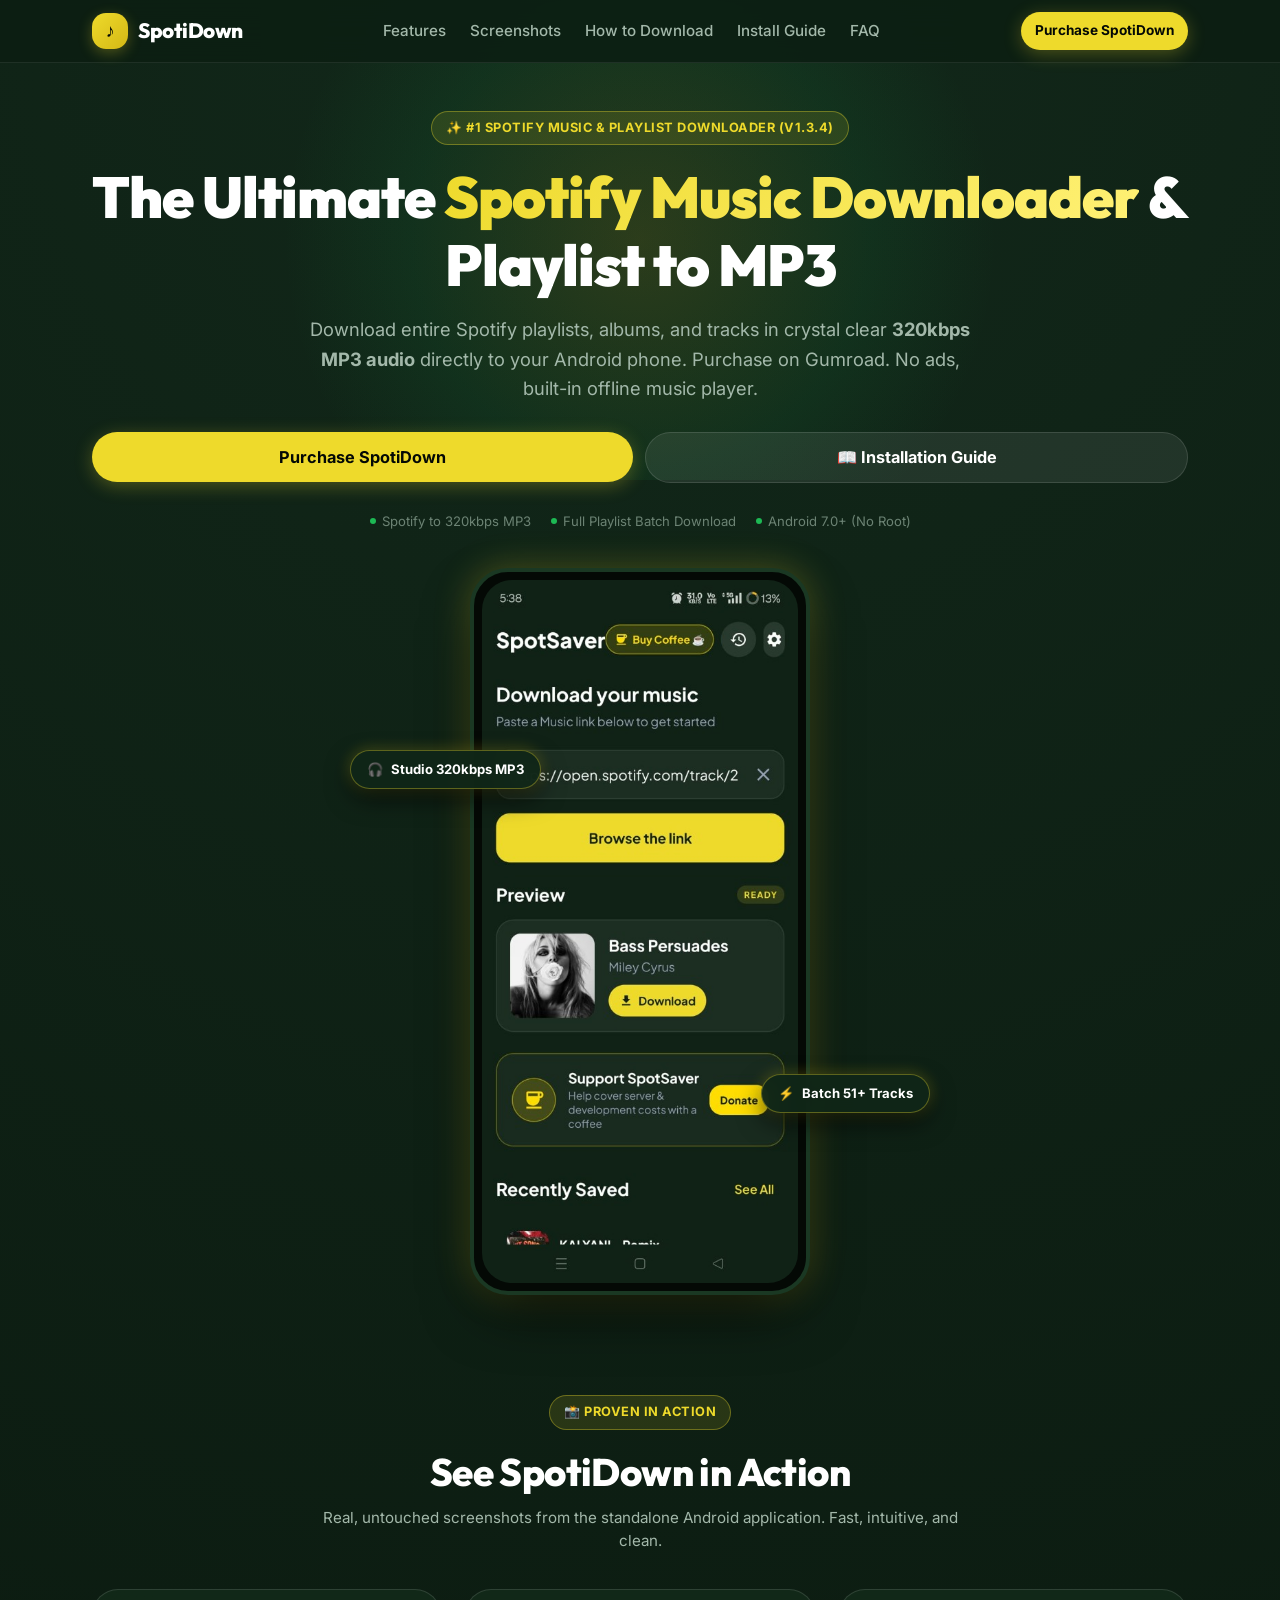
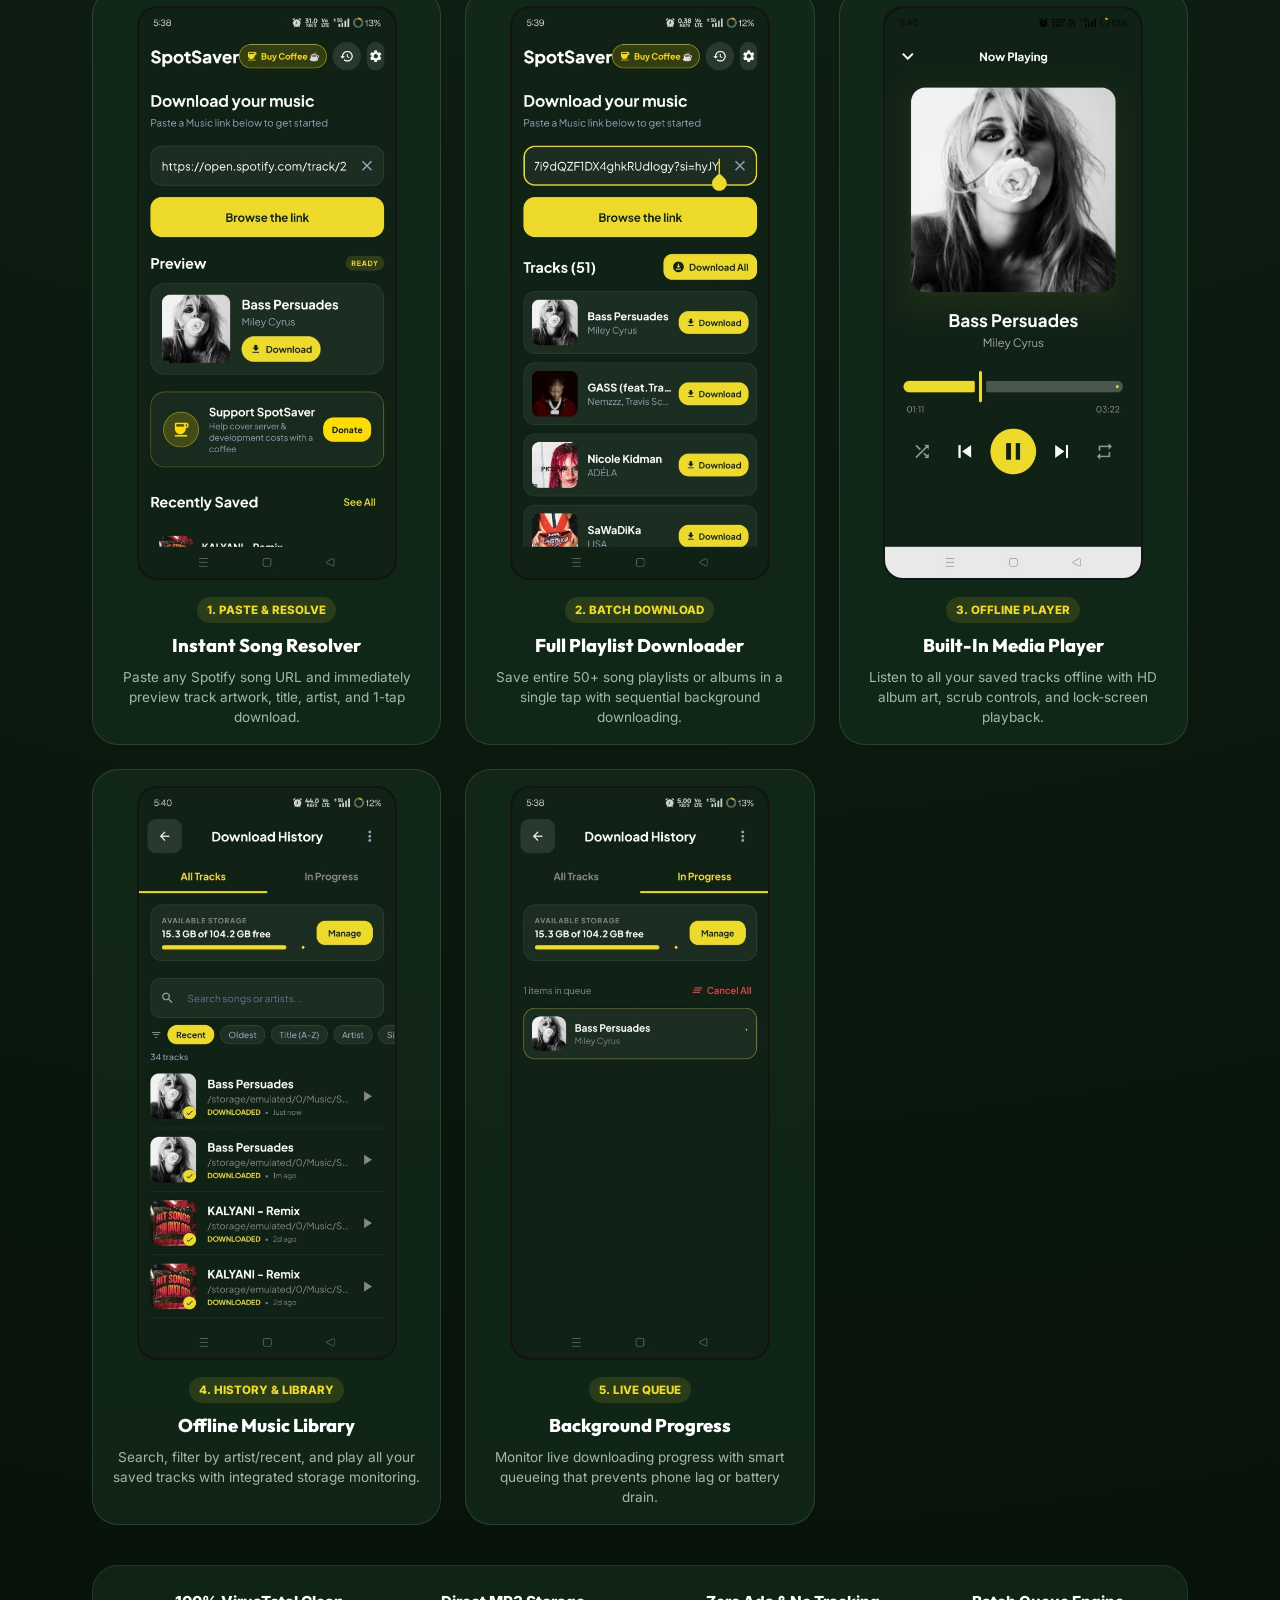
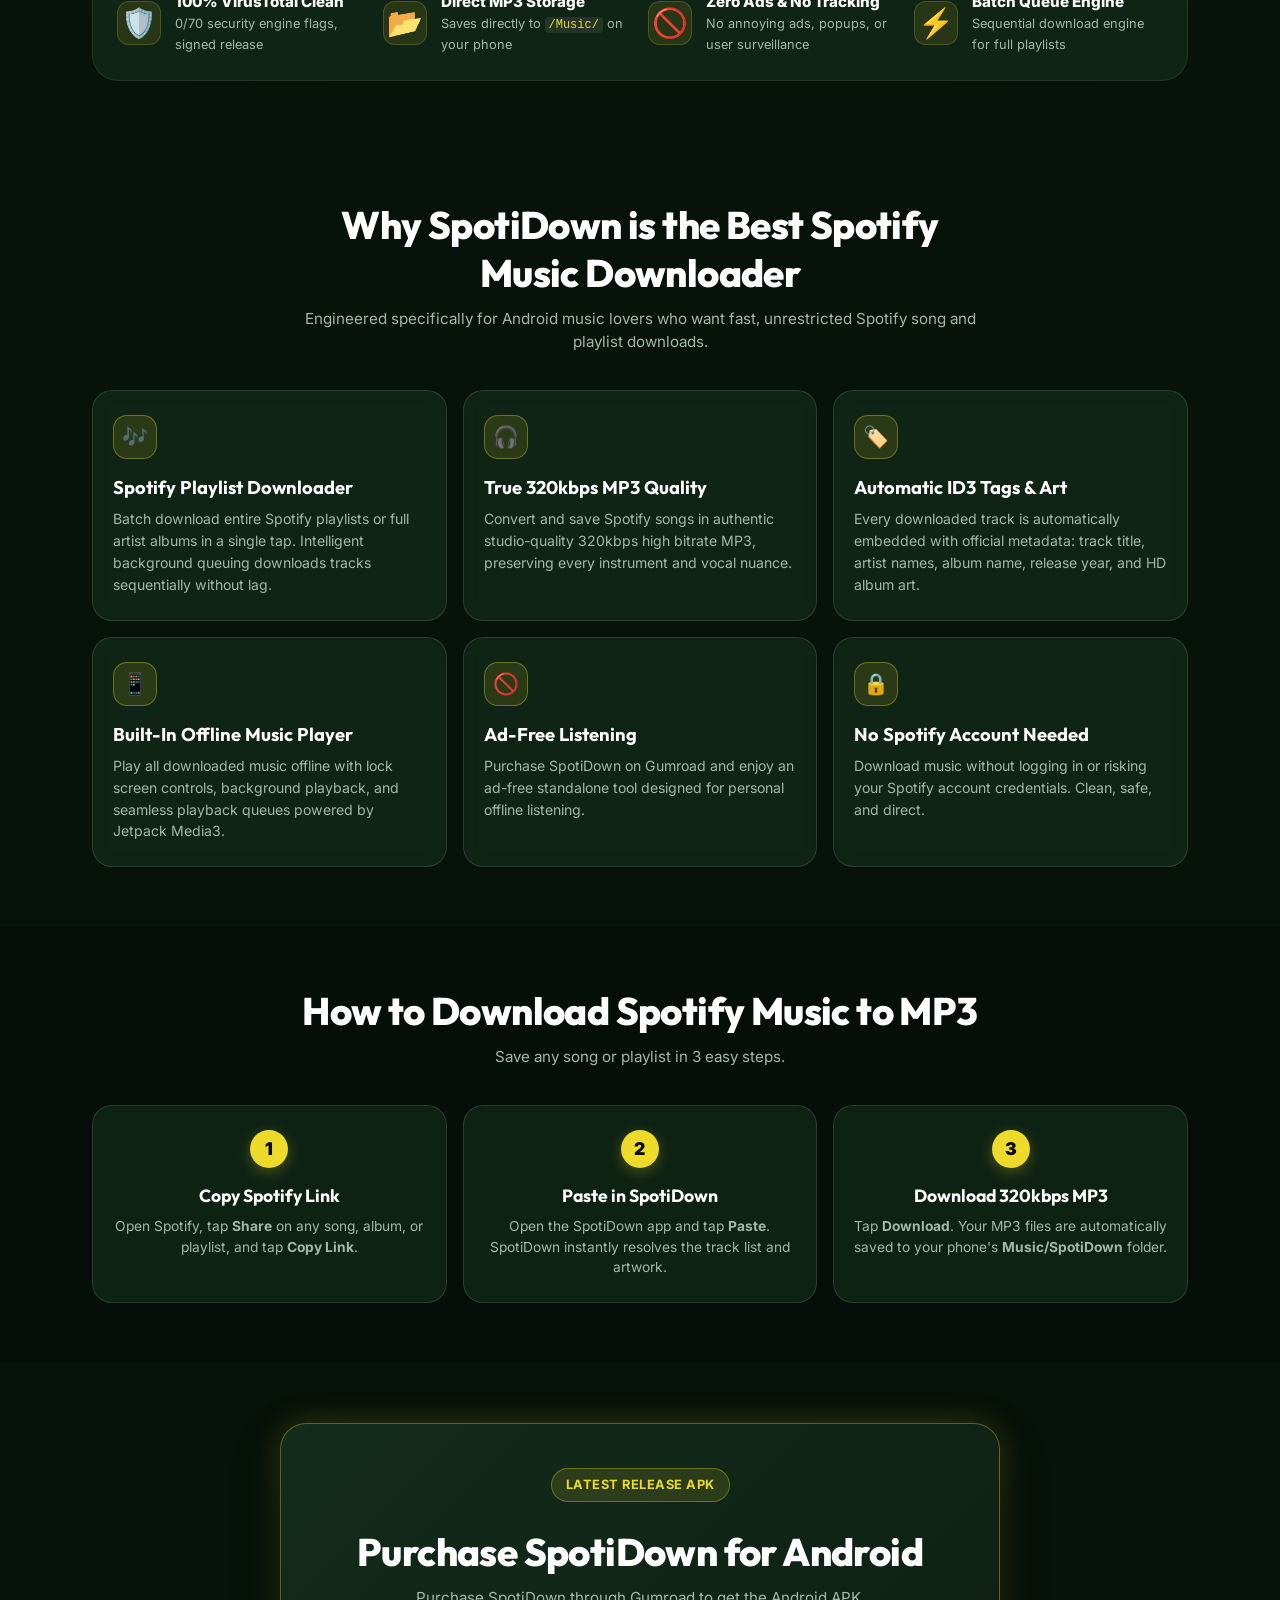
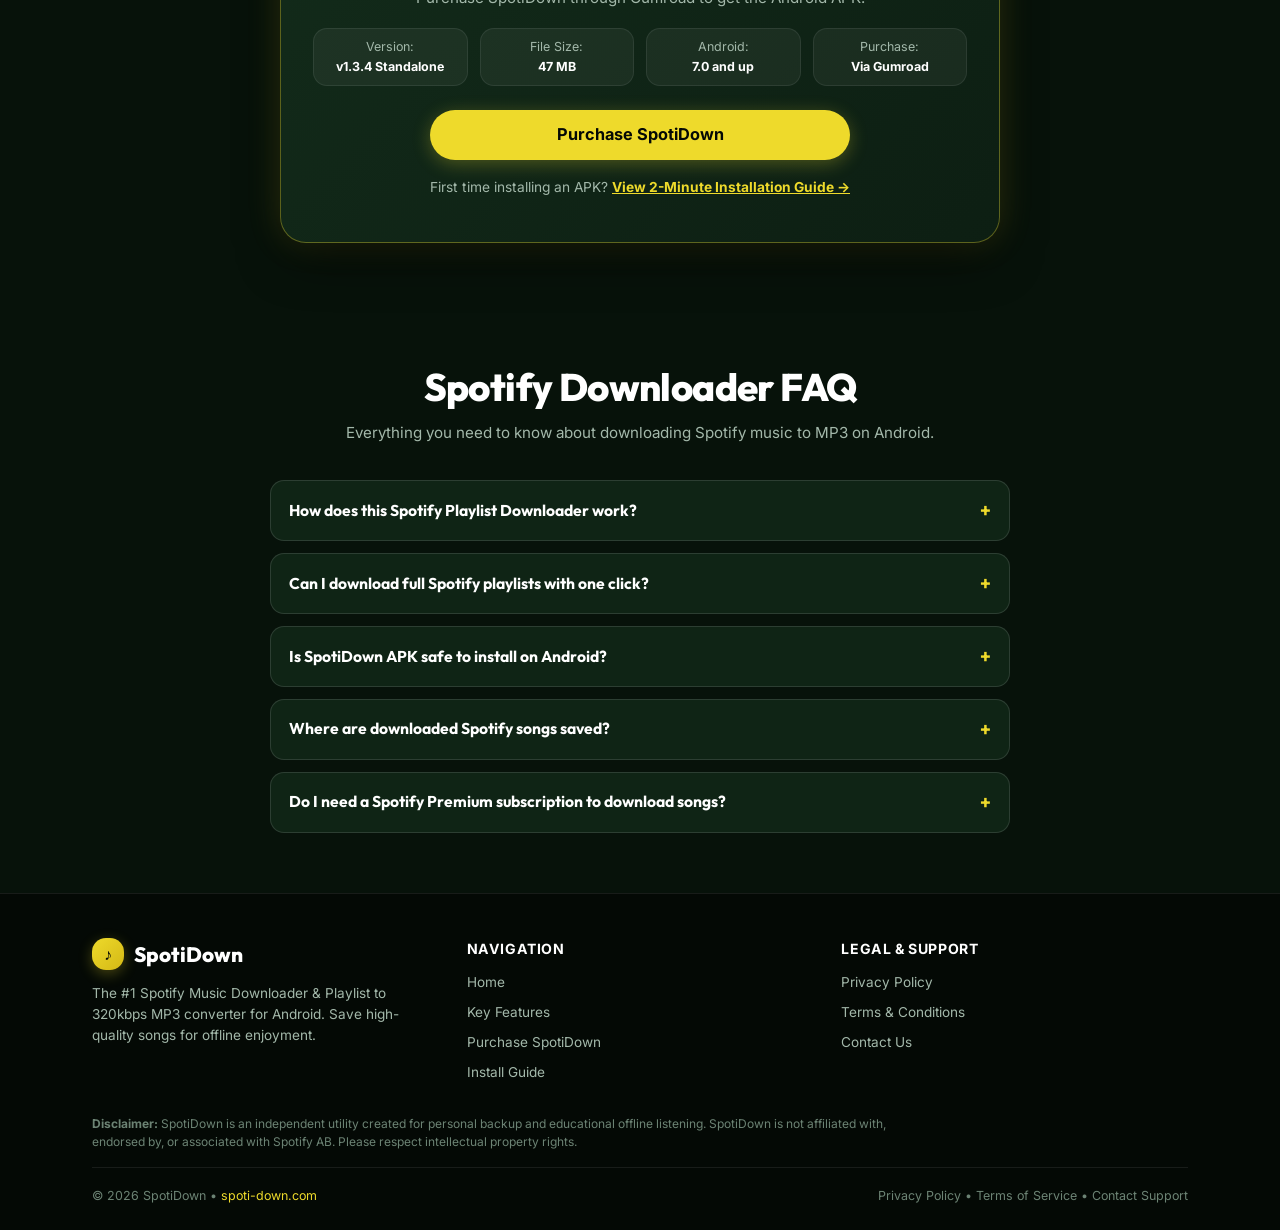
==== commit 7865d909: "Replace APK downloads with Gumroad purchases and remove donations" ====
--- a/index.html
+++ b/index.html
@@ -1,24 +1,27 @@
 <!DOCTYPE html>
 <html lang="en">
+
 <head>
   <meta charset="UTF-8">
   <meta name="viewport" content="width=device-width, initial-scale=1.0, maximum-scale=5.0">
-  
+
   <!-- Google tag (gtag.js) -->
-  <script async src="https://www.googletagmanager.com/gtag/js?id=G-NFB3HLNRLM"></script>
+  <script async src="https://www.googletagmanager.com/gtag/js?id=G-TR0MMLBGY8"></script>
   <script>
     window.dataLayer = window.dataLayer || [];
-    function gtag(){dataLayer.push(arguments);}
+    function gtag() { dataLayer.push(arguments); }
     gtag('js', new Date());
 
-    gtag('config', 'G-NFB3HLNRLM');
+    gtag('config', 'G-TR0MMLBGY8');
   </script>
 
   <!-- Primary High-Intent SEO Meta Tags -->
   <title>Spotify Music Downloader & Playlist to MP3 (320kbps) - SpotiDown APK</title>
   <meta name="title" content="Spotify Music Downloader & Playlist to MP3 (320kbps) - SpotiDown APK">
-  <meta name="description" content="Free Spotify Music Downloader & Playlist to MP3 converter for Android. Download full Spotify playlists, tracks, and albums in 320kbps high-quality MP3 with ID3 tags & artwork. No ads, 100% free APK.">
-  <meta name="keywords" content="spotify music downloader, spotify playlist downloader, download spotify to mp3, spotify downloader apk, spotify mp3 320kbps, download spotify playlist android, spotidown apk, free spotify song downloader, spotify to mp3 converter, spoti-down.com">
+  <meta name="description"
+    content="Spotify Music Downloader & Playlist to MP3 converter for Android. Download full Spotify playlists, tracks, and albums in 320kbps high-quality MP3 with ID3 tags & artwork. Ad-free Android app. Purchase on Gumroad.">
+  <meta name="keywords"
+    content="spotify music downloader, spotify playlist downloader, download spotify to mp3, spotify downloader apk, spotify mp3 320kbps, download spotify playlist android, spotidown apk, spotify to mp3 converter, spoti-down.com">
   <meta name="robots" content="index, follow, max-image-preview:large, max-snippet:-1, max-video-preview:-1">
   <meta name="language" content="English">
   <meta name="author" content="SpotiDown">
@@ -28,17 +31,20 @@
   <meta property="og:type" content="website">
   <meta property="og:url" content="https://spoti-down.com/">
   <meta property="og:title" content="Spotify Music Downloader & Playlist to MP3 - SpotiDown APK">
-  <meta property="og:description" content="Download Spotify music, playlists, and albums to 320kbps MP3 on Android for free without ads.">
+  <meta property="og:description"
+    content="Download Spotify music, playlists, and albums to 320kbps MP3 on Android without ads. Purchase SpotiDown on Gumroad.">
   <meta property="og:site_name" content="SpotiDown">
 
   <!-- Twitter Card -->
   <meta property="twitter:card" content="summary_large_image">
   <meta property="twitter:url" content="https://spoti-down.com/">
   <meta property="twitter:title" content="Spotify Music Downloader & Playlist to MP3 - SpotiDown APK">
-  <meta property="twitter:description" content="Download Spotify music, playlists, and albums to 320kbps MP3 on Android for free without ads.">
+  <meta property="twitter:description"
+    content="Download Spotify music, playlists, and albums to 320kbps MP3 on Android without ads. Purchase SpotiDown on Gumroad.">
 
   <!-- Favicon -->
-  <link rel="icon" type="image/svg+xml" href="data:image/svg+xml,<svg xmlns='http://www.w3.org/2000/svg' viewBox='0 0 100 100'><rect width='100' height='100' rx='20' fill='%23eeda2b'/><text x='50%' y='68%' font-size='55' font-weight='bold' text-anchor='middle' fill='%23102216'>♪</text></svg>">
+  <link rel="icon" type="image/svg+xml"
+    href="data:image/svg+xml,<svg xmlns='http://www.w3.org/2000/svg' viewBox='0 0 100 100'><rect width='100' height='100' rx='20' fill='%23eeda2b'/><text x='50%' y='68%' font-size='55' font-weight='bold' text-anchor='middle' fill='%23102216'>♪</text></svg>">
 
   <!-- Stylesheet -->
   <link rel="stylesheet" href="/css/style.css">
@@ -53,13 +59,12 @@
     "applicationCategory": "MultimediaApplication",
     "offers": {
       "@type": "Offer",
-      "price": "0.00",
-      "priceCurrency": "USD"
+      "url": "https://5994300901899.gumroad.com/l/checkout"
     },
-    "description": "Fast and free Spotify music downloader and Spotify playlist to MP3 (320kbps) converter with automatic ID3 tagging and offline player for Android.",
+    "description": "Fast Spotify music downloader and Spotify playlist to MP3 (320kbps) converter with automatic ID3 tagging and offline player for Android.",
     "softwareVersion": "1.3.4",
     "fileSize": "47MB",
-    "downloadUrl": "https://spoti-down.com/downloads/spotidown.apk"
+    "installUrl": "https://spoti-down.com/install"
   }
   </script>
 
@@ -71,10 +76,10 @@
     "mainEntity": [
       {
         "@type": "Question",
-        "name": "How do I download Spotify music and playlists to MP3 for free?",
+        "name": "How do I download Spotify music and playlists to MP3?",
         "acceptedAnswer": {
           "@type": "Answer",
-          "text": "Simply install SpotiDown APK on your Android phone, copy any Spotify track or playlist link, paste it into SpotiDown, and tap Download. It saves high-quality 320kbps MP3s directly to your storage."
+          "text": "Purchase SpotiDown on Gumroad, install the APK on your Android phone, copy any Spotify track or playlist link, paste it into SpotiDown, and tap Download. It saves high-quality 320kbps MP3s directly to your storage."
         }
       },
       {
@@ -98,13 +103,14 @@
         "name": "Is SpotiDown safe and free of ads?",
         "acceptedAnswer": {
           "@type": "Answer",
-          "text": "Yes! SpotiDown is completely free, open, and contains zero ads, trackers, or paywalls."
+          "text": "SpotiDown is an ad-free Android app available for purchase on Gumroad."
         }
       }
     ]
   }
   </script>
 </head>
+
 <body>
 
   <div class="ambient-glow"></div>
@@ -129,11 +135,8 @@
       </nav>
 
       <div class="nav-actions">
-        <a href="https://buymeacoffee.com/spotidown" target="_blank" rel="noopener noreferrer" class="btn btn-coffee btn-sm">
-          ☕ Buy Coffee
-        </a>
-        <a href="#download" class="btn btn-primary btn-sm">
-          Download APK
+        <a href="https://5994300901899.gumroad.com/l/checkout" class="btn btn-primary btn-sm btn-purchase-trigger">
+          Purchase SpotiDown
         </a>
         <button class="menu-toggle" id="menu-toggle-btn" aria-label="Toggle Navigation Menu">
           ☰
@@ -150,11 +153,8 @@
       <a href="/privacy" class="mobile-nav-link" onclick="closeDrawer()">🔒 Privacy Policy</a>
       <a href="/terms" class="mobile-nav-link" onclick="closeDrawer()">📜 Terms & Conditions</a>
       <a href="/contact" class="mobile-nav-link" onclick="closeDrawer()">✉️ Contact Us</a>
-      <a href="https://buymeacoffee.com/spotidown" target="_blank" rel="noopener noreferrer" class="btn btn-coffee btn-block" style="margin-top: 8px;">
-        ☕ Buy Me a Coffee
-      </a>
-      <a href="/downloads/spotidown.apk" class="btn btn-primary btn-block btn-download-trigger" download="spotidown.apk">
-        📥 Download APK (v1.3.4)
+      <a href="https://5994300901899.gumroad.com/l/checkout" class="btn btn-primary btn-block btn-purchase-trigger">
+        Purchase SpotiDown
       </a>
     </div>
   </header>
@@ -163,7 +163,7 @@
   <section class="hero-section">
     <div class="container">
       <div class="badge-pill">
-        ✨ #1 Free Spotify Music & Playlist Downloader (v1.3.4)
+        ✨ #1 Spotify Music & Playlist Downloader (v1.3.4)
       </div>
 
       <h1 class="hero-title">
@@ -171,12 +171,13 @@
       </h1>
 
       <p class="hero-subtitle">
-        Download entire Spotify playlists, albums, and tracks in crystal clear <strong>320kbps MP3 audio</strong> directly to your Android phone. 100% free, no ads, built-in offline music player.
+        Download entire Spotify playlists, albums, and tracks in crystal clear <strong>320kbps MP3 audio</strong>
+        directly to your Android phone. Purchase on Gumroad. No ads, built-in offline music player.
       </p>
 
       <div class="hero-cta-group">
-        <a href="/downloads/spotidown.apk" class="btn btn-primary btn-lg btn-block btn-download-trigger" download="spotidown.apk">
-          📥 Download APK (v1.3.4)
+        <a href="https://5994300901899.gumroad.com/l/checkout" class="btn btn-primary btn-lg btn-block btn-purchase-trigger">
+          Purchase SpotiDown
         </a>
         <a href="/install" class="btn btn-secondary btn-lg btn-block">
           📖 Installation Guide
@@ -210,7 +211,8 @@
         </div>
 
         <div class="phone-mockup-frame">
-          <img src="/images/screenshot-home-preview.jpg" alt="SpotiDown Spotify Song Downloader Android App Interface" loading="eager" width="340" height="755">
+          <img src="/images/screenshot-home-preview.jpg" alt="SpotiDown Spotify Song Downloader Android App Interface"
+            loading="eager" width="340" height="755">
         </div>
       </div>
     </div>
@@ -222,14 +224,18 @@
       <div class="section-header">
         <span class="badge-pill">📸 PROVEN IN ACTION</span>
         <h2 class="section-title">See SpotiDown in Action</h2>
-        <p class="section-subtitle">Real, untouched screenshots from the standalone Android application. Fast, intuitive, and clean.</p>
+        <p class="section-subtitle">Real, untouched screenshots from the standalone Android application. Fast,
+          intuitive, and clean.</p>
       </div>
 
       <div class="screenshots-grid">
         <!-- Screenshot 1 -->
-        <div class="screenshot-card" data-screenshot-index="0" data-img="/images/screenshot-home-preview.jpg" data-title="Instant Song Resolver" data-tag="1. Paste & Resolve" data-desc="Paste any Spotify song URL and immediately preview track artwork, title, artist, and 1-tap download in 320kbps MP3.">
+        <div class="screenshot-card" data-screenshot-index="0" data-img="/images/screenshot-home-preview.jpg"
+          data-title="Instant Song Resolver" data-tag="1. Paste & Resolve"
+          data-desc="Paste any Spotify song URL and immediately preview track artwork, title, artist, and 1-tap download in 320kbps MP3.">
           <div class="screenshot-img-box">
-            <img src="/images/screenshot-home-preview.jpg" alt="SpotiDown Instant Link Resolver & Single Track Download" loading="lazy">
+            <img src="/images/screenshot-home-preview.jpg" alt="SpotiDown Instant Link Resolver & Single Track Download"
+              loading="lazy">
             <div class="screenshot-zoom-overlay">
               <span class="zoom-icon">🔍 Tap to Zoom</span>
             </div>
@@ -237,14 +243,18 @@
           <div class="screenshot-info">
             <span class="screenshot-tag">1. Paste & Resolve</span>
             <h3 class="screenshot-title">Instant Song Resolver</h3>
-            <p class="screenshot-desc">Paste any Spotify song URL and immediately preview track artwork, title, artist, and 1-tap download.</p>
+            <p class="screenshot-desc">Paste any Spotify song URL and immediately preview track artwork, title, artist,
+              and 1-tap download.</p>
           </div>
         </div>
 
         <!-- Screenshot 2 -->
-        <div class="screenshot-card" data-screenshot-index="1" data-img="/images/screenshot-playlist-download.jpg" data-title="Full Playlist Downloader" data-tag="2. Batch Download" data-desc="Save entire 50+ song playlists or albums in a single tap with sequential background downloading and zero throttling.">
+        <div class="screenshot-card" data-screenshot-index="1" data-img="/images/screenshot-playlist-download.jpg"
+          data-title="Full Playlist Downloader" data-tag="2. Batch Download"
+          data-desc="Save entire 50+ song playlists or albums in a single tap with sequential background downloading and zero throttling.">
           <div class="screenshot-img-box">
-            <img src="/images/screenshot-playlist-download.jpg" alt="SpotiDown Batch Spotify Playlist Downloader" loading="lazy">
+            <img src="/images/screenshot-playlist-download.jpg" alt="SpotiDown Batch Spotify Playlist Downloader"
+              loading="lazy">
             <div class="screenshot-zoom-overlay">
               <span class="zoom-icon">🔍 Tap to Zoom</span>
             </div>
@@ -252,12 +262,15 @@
           <div class="screenshot-info">
             <span class="screenshot-tag">2. Batch Download</span>
             <h3 class="screenshot-title">Full Playlist Downloader</h3>
-            <p class="screenshot-desc">Save entire 50+ song playlists or albums in a single tap with sequential background downloading.</p>
+            <p class="screenshot-desc">Save entire 50+ song playlists or albums in a single tap with sequential
+              background downloading.</p>
           </div>
         </div>
 
         <!-- Screenshot 3 -->
-        <div class="screenshot-card" data-screenshot-index="2" data-img="/images/screenshot-music-player.jpg" data-title="Built-In Media Player" data-tag="3. Offline Player" data-desc="Listen to all your saved tracks offline with HD album art, scrub controls, background audio playback, and lock-screen controls.">
+        <div class="screenshot-card" data-screenshot-index="2" data-img="/images/screenshot-music-player.jpg"
+          data-title="Built-In Media Player" data-tag="3. Offline Player"
+          data-desc="Listen to all your saved tracks offline with HD album art, scrub controls, background audio playback, and lock-screen controls.">
           <div class="screenshot-img-box">
             <img src="/images/screenshot-music-player.jpg" alt="SpotiDown Built-In Offline Music Player" loading="lazy">
             <div class="screenshot-zoom-overlay">
@@ -267,14 +280,18 @@
           <div class="screenshot-info">
             <span class="screenshot-tag">3. Offline Player</span>
             <h3 class="screenshot-title">Built-In Media Player</h3>
-            <p class="screenshot-desc">Listen to all your saved tracks offline with HD album art, scrub controls, and lock-screen playback.</p>
+            <p class="screenshot-desc">Listen to all your saved tracks offline with HD album art, scrub controls, and
+              lock-screen playback.</p>
           </div>
         </div>
 
         <!-- Screenshot 4 -->
-        <div class="screenshot-card" data-screenshot-index="3" data-img="/images/screenshot-download-history.jpg" data-title="Offline Music Library" data-tag="4. History & Library" data-desc="Search, filter by artist/recent, and manage all your saved tracks directly in your device storage (/storage/emulated/0/Music/).">
+        <div class="screenshot-card" data-screenshot-index="3" data-img="/images/screenshot-download-history.jpg"
+          data-title="Offline Music Library" data-tag="4. History & Library"
+          data-desc="Search, filter by artist/recent, and manage all your saved tracks directly in your device storage (/storage/emulated/0/Music/).">
           <div class="screenshot-img-box">
-            <img src="/images/screenshot-download-history.jpg" alt="SpotiDown Download History and Storage Manager" loading="lazy">
+            <img src="/images/screenshot-download-history.jpg" alt="SpotiDown Download History and Storage Manager"
+              loading="lazy">
             <div class="screenshot-zoom-overlay">
               <span class="zoom-icon">🔍 Tap to Zoom</span>
             </div>
@@ -282,14 +299,18 @@
           <div class="screenshot-info">
             <span class="screenshot-tag">4. History & Library</span>
             <h3 class="screenshot-title">Offline Music Library</h3>
-            <p class="screenshot-desc">Search, filter by artist/recent, and play all your saved tracks with integrated storage monitoring.</p>
+            <p class="screenshot-desc">Search, filter by artist/recent, and play all your saved tracks with integrated
+              storage monitoring.</p>
           </div>
         </div>
 
         <!-- Screenshot 5 -->
-        <div class="screenshot-card" data-screenshot-index="4" data-img="/images/screenshot-queue-inprogress.jpg" data-title="Background Progress Queue" data-tag="5. Live Queue" data-desc="Monitor live downloading progress with smart queueing that prevents phone lag, preserves battery, and prevents corrupt files.">
+        <div class="screenshot-card" data-screenshot-index="4" data-img="/images/screenshot-queue-inprogress.jpg"
+          data-title="Background Progress Queue" data-tag="5. Live Queue"
+          data-desc="Monitor live downloading progress with smart queueing that prevents phone lag, preserves battery, and prevents corrupt files.">
           <div class="screenshot-img-box">
-            <img src="/images/screenshot-queue-inprogress.jpg" alt="SpotiDown Active Download Queue & Storage Progress" loading="lazy">
+            <img src="/images/screenshot-queue-inprogress.jpg" alt="SpotiDown Active Download Queue & Storage Progress"
+              loading="lazy">
             <div class="screenshot-zoom-overlay">
               <span class="zoom-icon">🔍 Tap to Zoom</span>
             </div>
@@ -297,7 +318,8 @@
           <div class="screenshot-info">
             <span class="screenshot-tag">5. Live Queue</span>
             <h3 class="screenshot-title">Background Progress</h3>
-            <p class="screenshot-desc">Monitor live downloading progress with smart queueing that prevents phone lag or battery drain.</p>
+            <p class="screenshot-desc">Monitor live downloading progress with smart queueing that prevents phone lag or
+              battery drain.</p>
           </div>
         </div>
       </div>
@@ -341,44 +363,51 @@
     <div class="container">
       <div class="section-header">
         <h2 class="section-title">Why SpotiDown is the Best Spotify Music Downloader</h2>
-        <p class="section-subtitle">Engineered specifically for Android music lovers who want fast, unrestricted Spotify song and playlist downloads.</p>
+        <p class="section-subtitle">Engineered specifically for Android music lovers who want fast, unrestricted Spotify
+          song and playlist downloads.</p>
       </div>
 
       <div class="features-grid">
         <div class="feature-card">
           <div class="feature-icon-box">🎶</div>
           <h3 class="feature-title">Spotify Playlist Downloader</h3>
-          <p class="feature-desc">Batch download entire Spotify playlists or full artist albums in a single tap. Intelligent background queuing downloads tracks sequentially without lag.</p>
+          <p class="feature-desc">Batch download entire Spotify playlists or full artist albums in a single tap.
+            Intelligent background queuing downloads tracks sequentially without lag.</p>
         </div>
 
         <div class="feature-card">
           <div class="feature-icon-box">🎧</div>
           <h3 class="feature-title">True 320kbps MP3 Quality</h3>
-          <p class="feature-desc">Convert and save Spotify songs in authentic studio-quality 320kbps high bitrate MP3, preserving every instrument and vocal nuance.</p>
+          <p class="feature-desc">Convert and save Spotify songs in authentic studio-quality 320kbps high bitrate MP3,
+            preserving every instrument and vocal nuance.</p>
         </div>
 
         <div class="feature-card">
           <div class="feature-icon-box">🏷️</div>
           <h3 class="feature-title">Automatic ID3 Tags & Art</h3>
-          <p class="feature-desc">Every downloaded track is automatically embedded with official metadata: track title, artist names, album name, release year, and HD album art.</p>
+          <p class="feature-desc">Every downloaded track is automatically embedded with official metadata: track title,
+            artist names, album name, release year, and HD album art.</p>
         </div>
 
         <div class="feature-card">
           <div class="feature-icon-box">📱</div>
           <h3 class="feature-title">Built-In Offline Music Player</h3>
-          <p class="feature-desc">Play all downloaded music offline with lock screen controls, background playback, and seamless playback queues powered by Jetpack Media3.</p>
+          <p class="feature-desc">Play all downloaded music offline with lock screen controls, background playback, and
+            seamless playback queues powered by Jetpack Media3.</p>
         </div>
 
         <div class="feature-card">
           <div class="feature-icon-box">🚫</div>
-          <h3 class="feature-title">100% Free & No Ads</h3>
-          <p class="feature-desc">No video ads, no paywalls, and no subscription fees. SpotiDown is an ad-free standalone tool designed for personal offline listening.</p>
+          <h3 class="feature-title">Ad-Free Listening</h3>
+          <p class="feature-desc">Purchase SpotiDown on Gumroad and enjoy an ad-free
+            standalone tool designed for personal offline listening.</p>
         </div>
 
         <div class="feature-card">
           <div class="feature-icon-box">🔒</div>
           <h3 class="feature-title">No Spotify Account Needed</h3>
-          <p class="feature-desc">Download music without logging in or risking your Spotify account credentials. Clean, safe, and direct.</p>
+          <p class="feature-desc">Download music without logging in or risking your Spotify account credentials. Clean,
+            safe, and direct.</p>
         </div>
       </div>
     </div>
@@ -396,72 +425,53 @@
         <div class="step-card">
           <div class="step-num">1</div>
           <h3 class="step-title">Copy Spotify Link</h3>
-          <p class="step-desc">Open Spotify, tap <strong>Share</strong> on any song, album, or playlist, and tap <strong>Copy Link</strong>.</p>
+          <p class="step-desc">Open Spotify, tap <strong>Share</strong> on any song, album, or playlist, and tap
+            <strong>Copy Link</strong>.</p>
         </div>
 
         <div class="step-card">
           <div class="step-num">2</div>
           <h3 class="step-title">Paste in SpotiDown</h3>
-          <p class="step-desc">Open the SpotiDown app and tap <strong>Paste</strong>. SpotiDown instantly resolves the track list and artwork.</p>
+          <p class="step-desc">Open the SpotiDown app and tap <strong>Paste</strong>. SpotiDown instantly resolves the
+            track list and artwork.</p>
         </div>
 
         <div class="step-card">
           <div class="step-num">3</div>
           <h3 class="step-title">Download 320kbps MP3</h3>
-          <p class="step-desc">Tap <strong>Download</strong>. Your MP3 files are automatically saved to your phone's <strong>Music/SpotiDown</strong> folder.</p>
+          <p class="step-desc">Tap <strong>Download</strong>. Your MP3 files are automatically saved to your phone's
+            <strong>Music/SpotiDown</strong> folder.</p>
         </div>
       </div>
     </div>
   </section>
 
-  <!-- Direct APK Download Card -->
+  <!-- Purchase Card -->
   <section id="download" class="section">
     <div class="container">
       <div class="download-box">
         <span class="badge-pill">LATEST RELEASE APK</span>
-        <h2 class="section-title" style="margin-top: 8px;">Download Spotify Downloader APK for Android</h2>
-        <p class="section-subtitle">Direct, virus-free, and high-speed download for Android devices.</p>
+        <h2 class="section-title" style="margin-top: 8px;">Purchase SpotiDown for Android</h2>
+        <p class="section-subtitle">Purchase SpotiDown through Gumroad to get the Android APK.</p>
 
         <div class="download-specs">
           <div class="spec-item">Version: <strong>v1.3.4 Standalone</strong></div>
           <div class="spec-item">File Size: <strong>47 MB</strong></div>
           <div class="spec-item">Android: <strong>7.0 and up</strong></div>
-          <div class="spec-item">Cost: <strong>100% Free</strong></div>
+          <div class="spec-item">Purchase: <strong>Via Gumroad</strong></div>
         </div>
 
         <div style="margin-bottom: 16px;">
-          <a href="/downloads/spotidown.apk" class="btn btn-primary btn-lg btn-block btn-download-trigger" download="spotidown.apk" style="max-width: 420px; margin: 0 auto;">
-            📥 Download SpotiDown APK (Direct)
+          <a href="https://5994300901899.gumroad.com/l/checkout" class="btn btn-primary btn-lg btn-block btn-purchase-trigger" style="max-width: 420px; margin: 0 auto;">
+            Purchase SpotiDown
           </a>
         </div>
 
         <div style="font-size: 0.86rem; color: var(--text-muted);">
-          First time installing an APK? <a href="/install" style="color: var(--primary); text-decoration: underline; font-weight: 700;">View 2-Minute Installation Guide →</a>
-        </div>
-      </div>
-    </div>
-  </section>
-
-  <!-- Buy Me A Coffee Donation Section -->
-  <section class="section coffee-section">
-    <div class="container">
-      <div class="coffee-card">
-        <div class="coffee-icon-large">☕</div>
-        <h2 class="section-title">Support SpotiDown Project</h2>
-        <p class="section-subtitle" style="max-width: 620px; margin: 0 auto;">
-          SpotiDown is 100% free, open, and without ads. If this tool helps you save your favorite Spotify playlists and music, please consider buying a coffee to support maintenance and continuous updates! ❤️
-        </p>
-
-        <div class="coffee-tiers">
-          <button class="coffee-tier-btn" data-amount="3">☕ 1 Coffee ($3)</button>
-          <button class="coffee-tier-btn" data-amount="5">☕☕ 2 Coffees ($5)</button>
-          <button class="coffee-tier-btn" data-amount="10">☕☕☕ 3 Coffees ($10)</button>
-          <button class="coffee-tier-btn" data-amount="25">🌟 Supporter ($25)</button>
-        </div>
-
-        <a href="https://buymeacoffee.com/spotidown" target="_blank" rel="noopener noreferrer" class="btn btn-coffee btn-lg btn-block" style="max-width: 380px; margin: 0 auto;">
-          ☕ Buy Me a Coffee on BuyMeACoffee.com
-        </a>
+          First time installing an APK? <a href="/install"
+            style="color: var(--primary); text-decoration: underline; font-weight: 700;">View 2-Minute Installation
+            Guide →</a>
+        </div>
       </div>
     </div>
   </section>
@@ -481,7 +491,9 @@
             <span class="faq-icon">+</span>
           </button>
           <div class="faq-answer">
-            SpotiDown parses Spotify links (tracks, albums, playlists) and retrieves official metadata. It then extracts and converts high-fidelity audio streams into 320kbps MP3 files, tagging them with artist names and high-resolution album art for offline playback.
+            SpotiDown parses Spotify links (tracks, albums, playlists) and retrieves official metadata. It then extracts
+            and converts high-fidelity audio streams into 320kbps MP3 files, tagging them with artist names and
+            high-resolution album art for offline playback.
           </div>
         </div>
 
@@ -491,7 +503,8 @@
             <span class="faq-icon">+</span>
           </button>
           <div class="faq-answer">
-            Yes! Paste any public Spotify playlist URL into SpotiDown, and tap <strong>Download All</strong>. The app queues every track in the background and saves them sequentially to your device.
+            Yes! Paste any public Spotify playlist URL into SpotiDown, and tap <strong>Download All</strong>. The app
+            queues every track in the background and saves them sequentially to your device.
           </div>
         </div>
 
@@ -501,7 +514,10 @@
             <span class="faq-icon">+</span>
           </button>
           <div class="faq-answer">
-            Yes, 100%! SpotiDown contains no spyware, malware, or ads. Because it is distributed directly as an APK outside Google Play, Android displays a standard unknown source notice. Simply tap <strong>More details → Install anyway</strong>. See our <a href="/install" style="color: var(--primary); text-decoration: underline;">Installation Guide</a> for a visual tutorial.
+            Yes, 100%! SpotiDown contains no spyware, malware, or ads. Because it is distributed directly as an APK
+            outside Google Play, Android displays a standard unknown source notice. Simply tap <strong>More details →
+              Install anyway</strong>. See our <a href="/install"
+              style="color: var(--primary); text-decoration: underline;">Installation Guide</a> for a visual tutorial.
           </div>
         </div>
 
@@ -511,7 +527,8 @@
             <span class="faq-icon">+</span>
           </button>
           <div class="faq-answer">
-            All MP3 files are saved directly to your phone's standard <strong>Music/SpotiDown</strong> directory. You can listen inside SpotiDown or in any music player (Samsung Music, Poweramp, VLC, Apple Music, etc.).
+            All MP3 files are saved directly to your phone's standard <strong>Music/SpotiDown</strong> directory. You
+            can listen inside SpotiDown or in any music player (Samsung Music, Poweramp, VLC, Apple Music, etc.).
           </div>
         </div>
 
@@ -535,9 +552,11 @@
         <div class="footer-brand">
           <div style="display: flex; align-items: center; gap: 10px; margin-bottom: 12px;">
             <div class="brand-icon" style="width: 32px; height: 32px; font-size: 1rem;">♪</div>
-            <span style="font-family: var(--font-display); font-weight: 800; font-size: 1.3rem; color: #fff;">SpotiDown</span>
-          </div>
-          <p>The #1 free Spotify Music Downloader & Playlist to 320kbps MP3 converter for Android. Save high-quality songs for offline enjoyment.</p>
+            <span
+              style="font-family: var(--font-display); font-weight: 800; font-size: 1.3rem; color: #fff;">SpotiDown</span>
+          </div>
+          <p>The #1 Spotify Music Downloader & Playlist to 320kbps MP3 converter for Android. Save high-quality
+            songs for offline enjoyment.</p>
         </div>
 
         <div class="footer-col">
@@ -545,7 +564,7 @@
           <ul class="footer-links">
             <li><a href="/">Home</a></li>
             <li><a href="#features">Key Features</a></li>
-            <li><a href="/downloads/spotidown.apk">Download APK</a></li>
+            <li><a href="https://5994300901899.gumroad.com/l/checkout" class="btn-purchase-trigger">Purchase SpotiDown</a></li>
             <li><a href="/install">Install Guide</a></li>
           </ul>
         </div>
@@ -556,18 +575,20 @@
             <li><a href="/privacy">Privacy Policy</a></li>
             <li><a href="/terms">Terms & Conditions</a></li>
             <li><a href="/contact">Contact Us</a></li>
-            <li><a href="https://buymeacoffee.com/spotidown" target="_blank" rel="noopener noreferrer">☕ Buy Me a Coffee</a></li>
           </ul>
         </div>
       </div>
 
       <div class="footer-disclaimer">
-        <strong>Disclaimer:</strong> SpotiDown is an independent utility created for personal backup and educational offline listening. SpotiDown is not affiliated with, endorsed by, or associated with Spotify AB. Please respect intellectual property rights.
+        <strong>Disclaimer:</strong> SpotiDown is an independent utility created for personal backup and educational
+        offline listening. SpotiDown is not affiliated with, endorsed by, or associated with Spotify AB. Please respect
+        intellectual property rights.
       </div>
 
       <div class="footer-bottom">
         <div>© 2026 SpotiDown • <a href="https://spoti-down.com" style="color: var(--primary);">spoti-down.com</a></div>
-        <div><a href="/privacy">Privacy Policy</a> • <a href="/terms">Terms of Service</a> • <a href="/contact">Contact Support</a></div>
+        <div><a href="/privacy">Privacy Policy</a> • <a href="/terms">Terms of Service</a> • <a href="/contact">Contact
+            Support</a></div>
       </div>
     </div>
   </footer>
@@ -585,7 +606,8 @@
       <div class="lightbox-caption">
         <span class="badge-pill" id="lightbox-tag">1. Paste & Resolve</span>
         <h3 id="lightbox-title">Instant Song Resolver</h3>
-        <p id="lightbox-desc">Paste any Spotify song URL and immediately preview track artwork, title, artist, and 1-tap download in 320kbps MP3.</p>
+        <p id="lightbox-desc">Paste any Spotify song URL and immediately preview track artwork, title, artist, and 1-tap
+          download in 320kbps MP3.</p>
         <div class="lightbox-counter" id="lightbox-counter">1 / 5</div>
       </div>
     </div>
@@ -594,4 +616,5 @@
   <!-- Scripts -->
   <script src="/js/main.js"></script>
 </body>
-</html>
+
+</html>
--- a/css/style.css
+++ b/css/style.css
@@ -22,9 +22,6 @@
   --spotify-green-hover: #1ed760;
   --spotify-green-glow: rgba(29, 185, 84, 0.35);
 
-  --coffee-yellow: #ffdd00;
-  --coffee-hover: #ebcc00;
-  --coffee-glow: rgba(255, 221, 0, 0.35);
 
   --text-main: #ffffff;
   --text-muted: #a3b8aa;
@@ -46,7 +43,6 @@
 
   --shadow-card: 0 10px 30px -10px rgba(0, 0, 0, 0.5);
   --shadow-glow: 0 0 35px -5px var(--primary-glow);
-  --shadow-coffee: 0 0 30px -5px var(--coffee-glow);
 }
 
 /* Base & Reset */
@@ -282,18 +278,6 @@
   box-shadow: 0 8px 24px var(--primary-glow-strong);
 }
 
-.btn-coffee {
-  background: var(--coffee-yellow);
-  color: #000000;
-  box-shadow: 0 4px 14px var(--coffee-glow);
-}
-
-.btn-coffee:hover, .btn-coffee:active {
-  background: var(--coffee-hover);
-  transform: translateY(-2px);
-  box-shadow: 0 8px 22px var(--coffee-glow);
-}
-
 .btn-secondary {
   background: rgba(255, 255, 255, 0.08);
   color: var(--text-main);
@@ -921,7 +905,7 @@
   line-height: 1.5;
 }
 
-/* Direct APK Download Section */
+/* Purchase Section */
 .download-box {
   background: linear-gradient(135deg, rgba(20, 46, 28, 0.95) 0%, rgba(13, 31, 19, 0.98) 100%);
   border: 1.5px solid var(--border-gold);
@@ -965,67 +949,6 @@
 .spec-item strong {
   color: var(--text-main);
   display: block;
-}
-
-/* Buy Me A Coffee Donation Section */
-.coffee-section {
-  background: radial-gradient(circle at 50% 50%, rgba(255, 221, 0, 0.08) 0%, transparent 70%);
-}
-
-.coffee-card {
-  background: linear-gradient(135deg, #182516 0%, #111d13 100%);
-  border: 1.5px solid rgba(255, 221, 0, 0.4);
-  border-radius: var(--radius-xl);
-  padding: 32px 18px;
-  text-align: center;
-  box-shadow: 0 20px 50px -10px rgba(0, 0, 0, 0.7), var(--shadow-coffee);
-  max-width: 720px;
-  margin: 0 auto;
-}
-
-@media (min-width: 768px) {
-  .coffee-card {
-    padding: 44px 32px;
-  }
-}
-
-.coffee-icon-large {
-  font-size: 2.8rem;
-  margin-bottom: 10px;
-  display: inline-block;
-}
-
-.coffee-tiers {
-  display: grid;
-  grid-template-columns: repeat(2, 1fr);
-  gap: 8px;
-  margin: 20px auto;
-  max-width: 480px;
-}
-
-@media (min-width: 600px) {
-  .coffee-tiers {
-    grid-template-columns: repeat(4, 1fr);
-  }
-}
-
-.coffee-tier-btn {
-  background: rgba(255, 255, 255, 0.06);
-  border: 1px solid rgba(255, 221, 0, 0.3);
-  border-radius: var(--radius-md);
-  padding: 10px 8px;
-  font-weight: 700;
-  font-size: 0.85rem;
-  color: var(--coffee-yellow);
-  cursor: pointer;
-  transition: all 0.2s ease;
-  min-height: 44px;
-}
-
-.coffee-tier-btn:hover, .coffee-tier-btn:active {
-  background: var(--coffee-yellow);
-  color: #000000;
-  transform: translateY(-2px);
 }
 
 /* FAQ Accordion */
@@ -1283,7 +1206,4 @@
     display: block;
   }
 
-  .nav-actions .btn-coffee {
-    display: none;
-  }
-}
+}
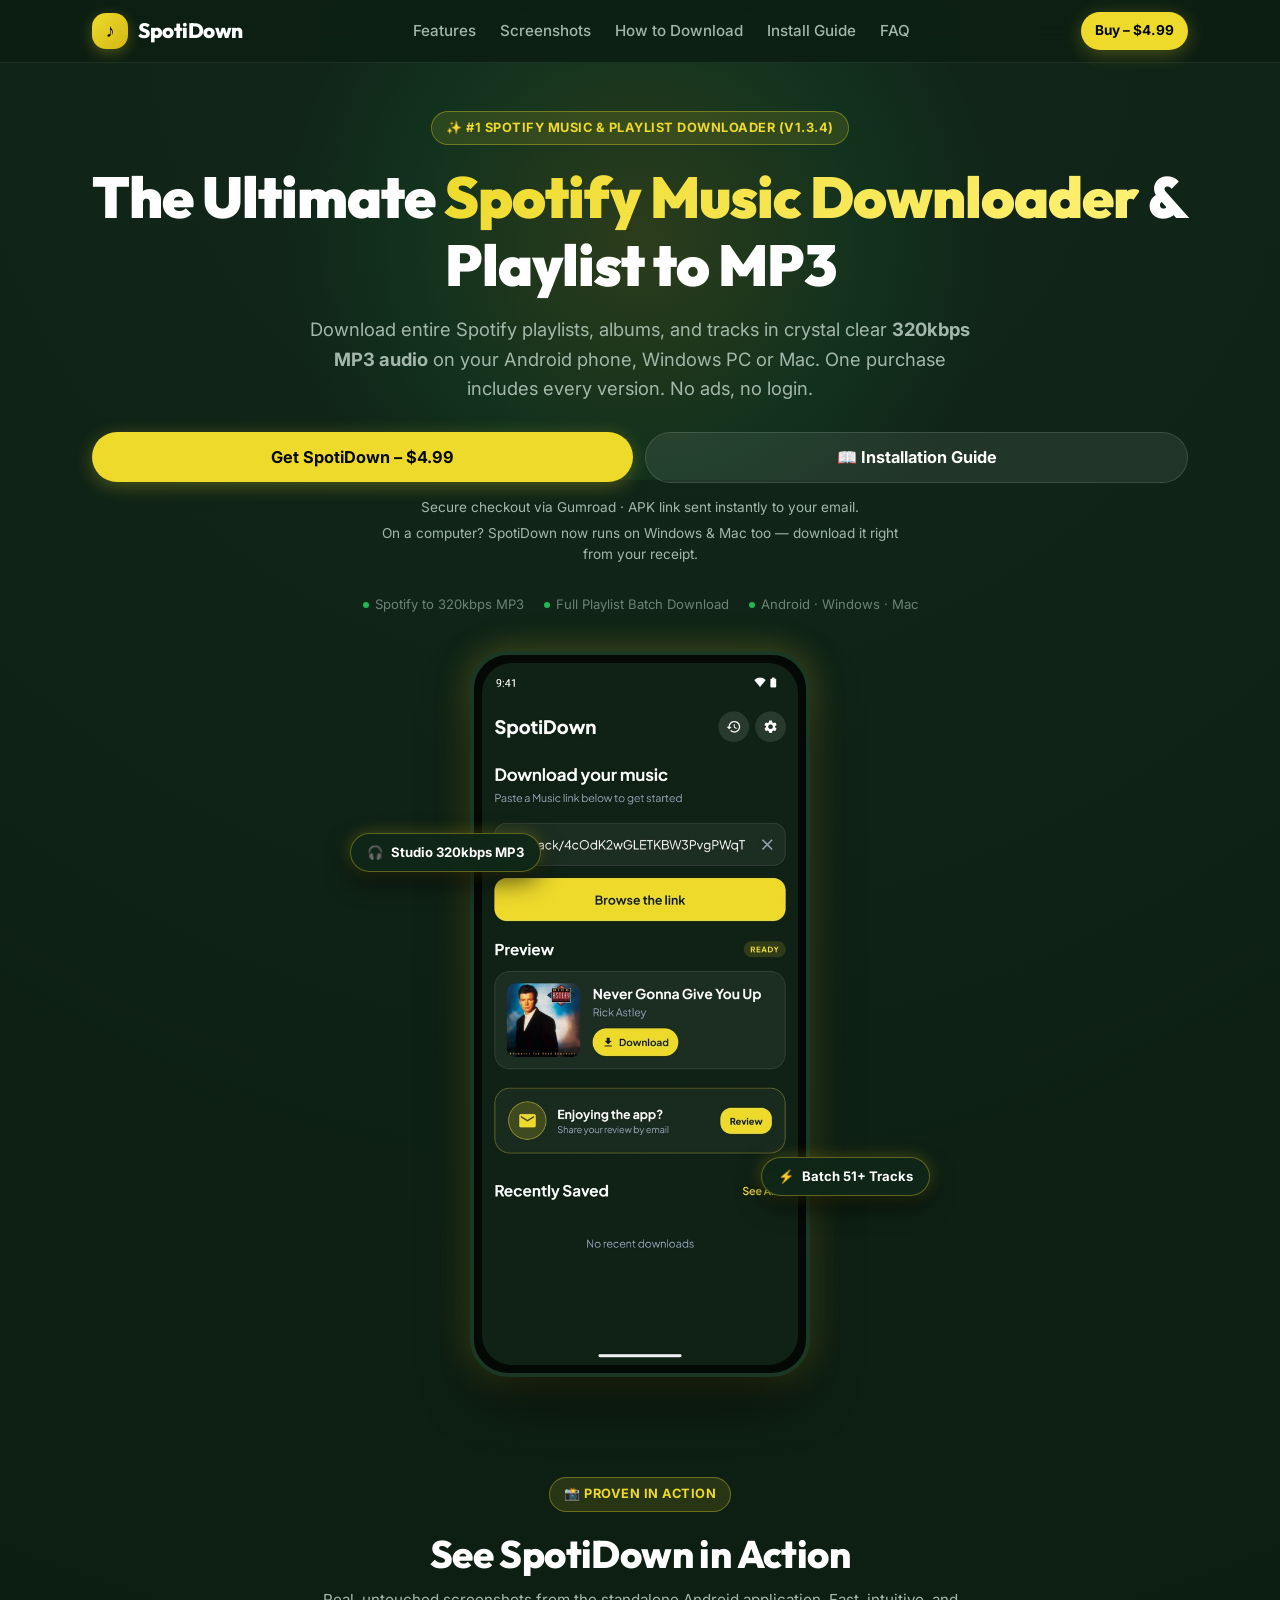
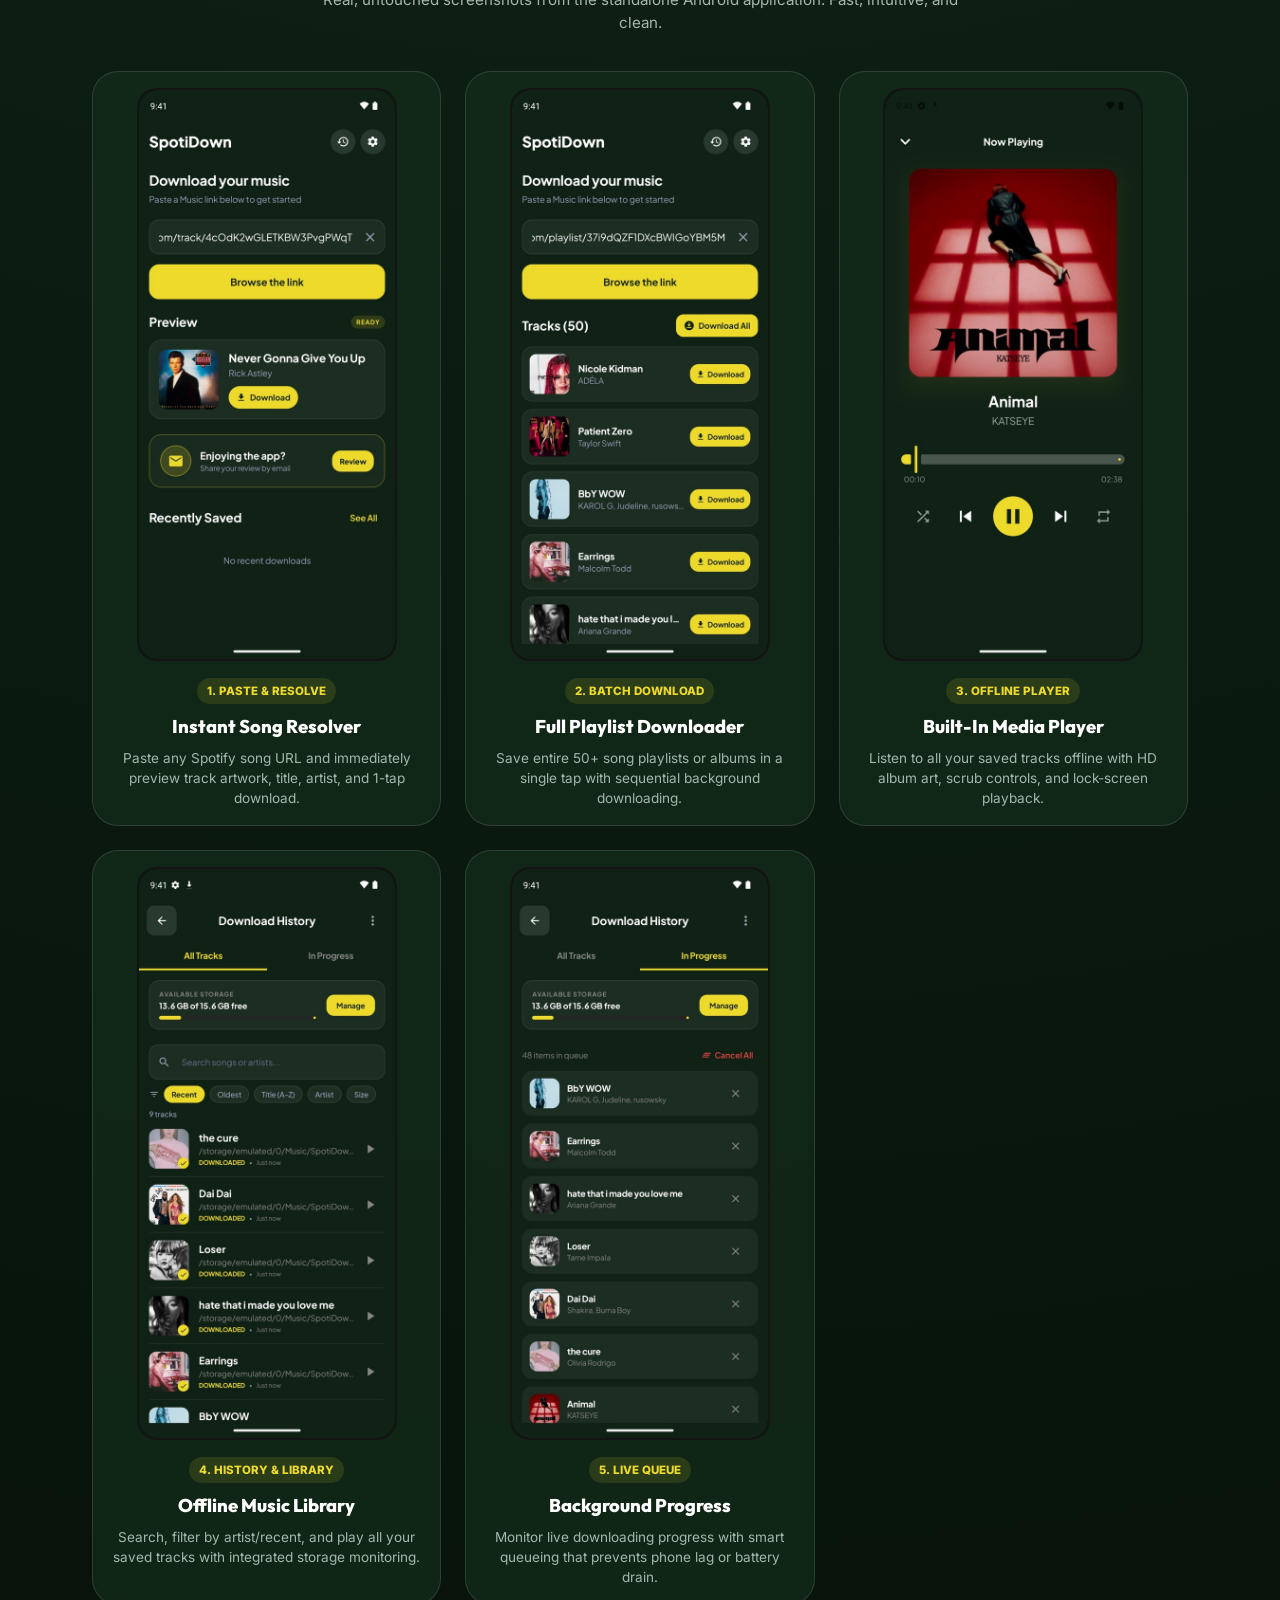
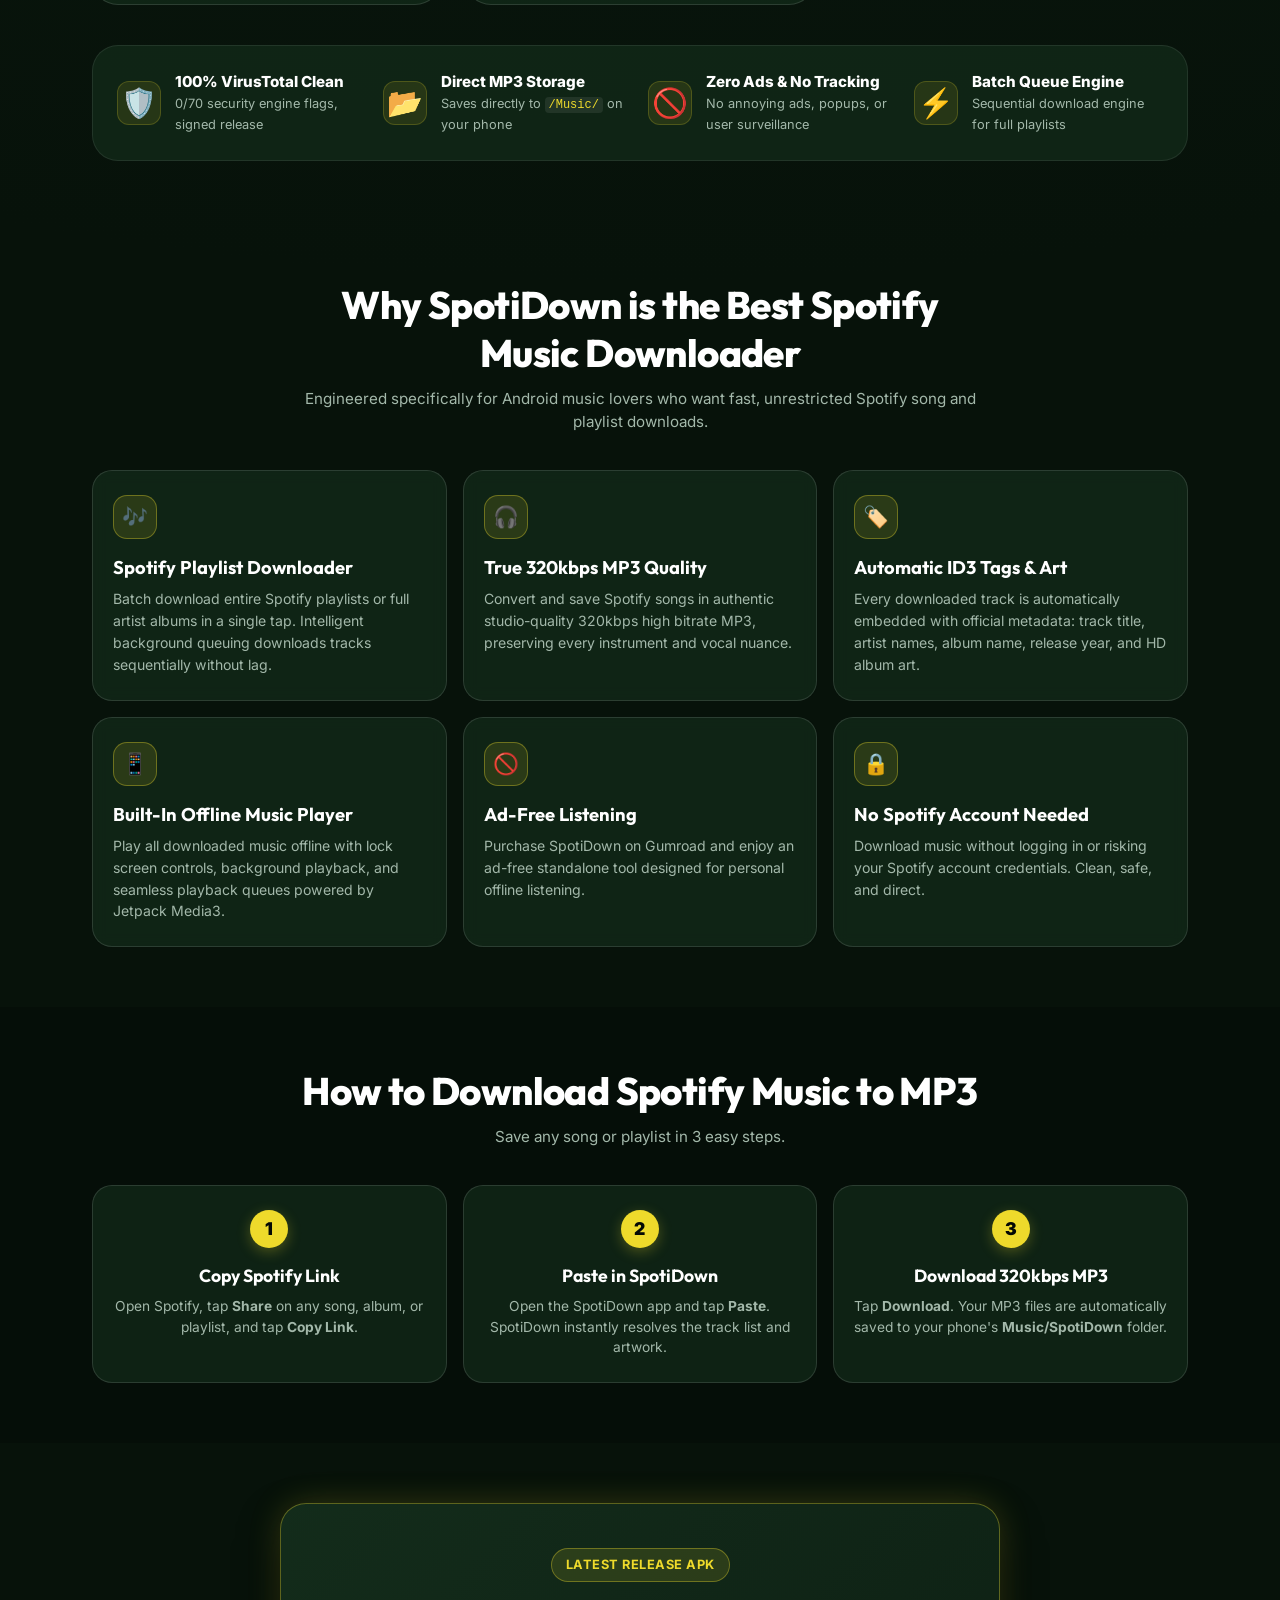
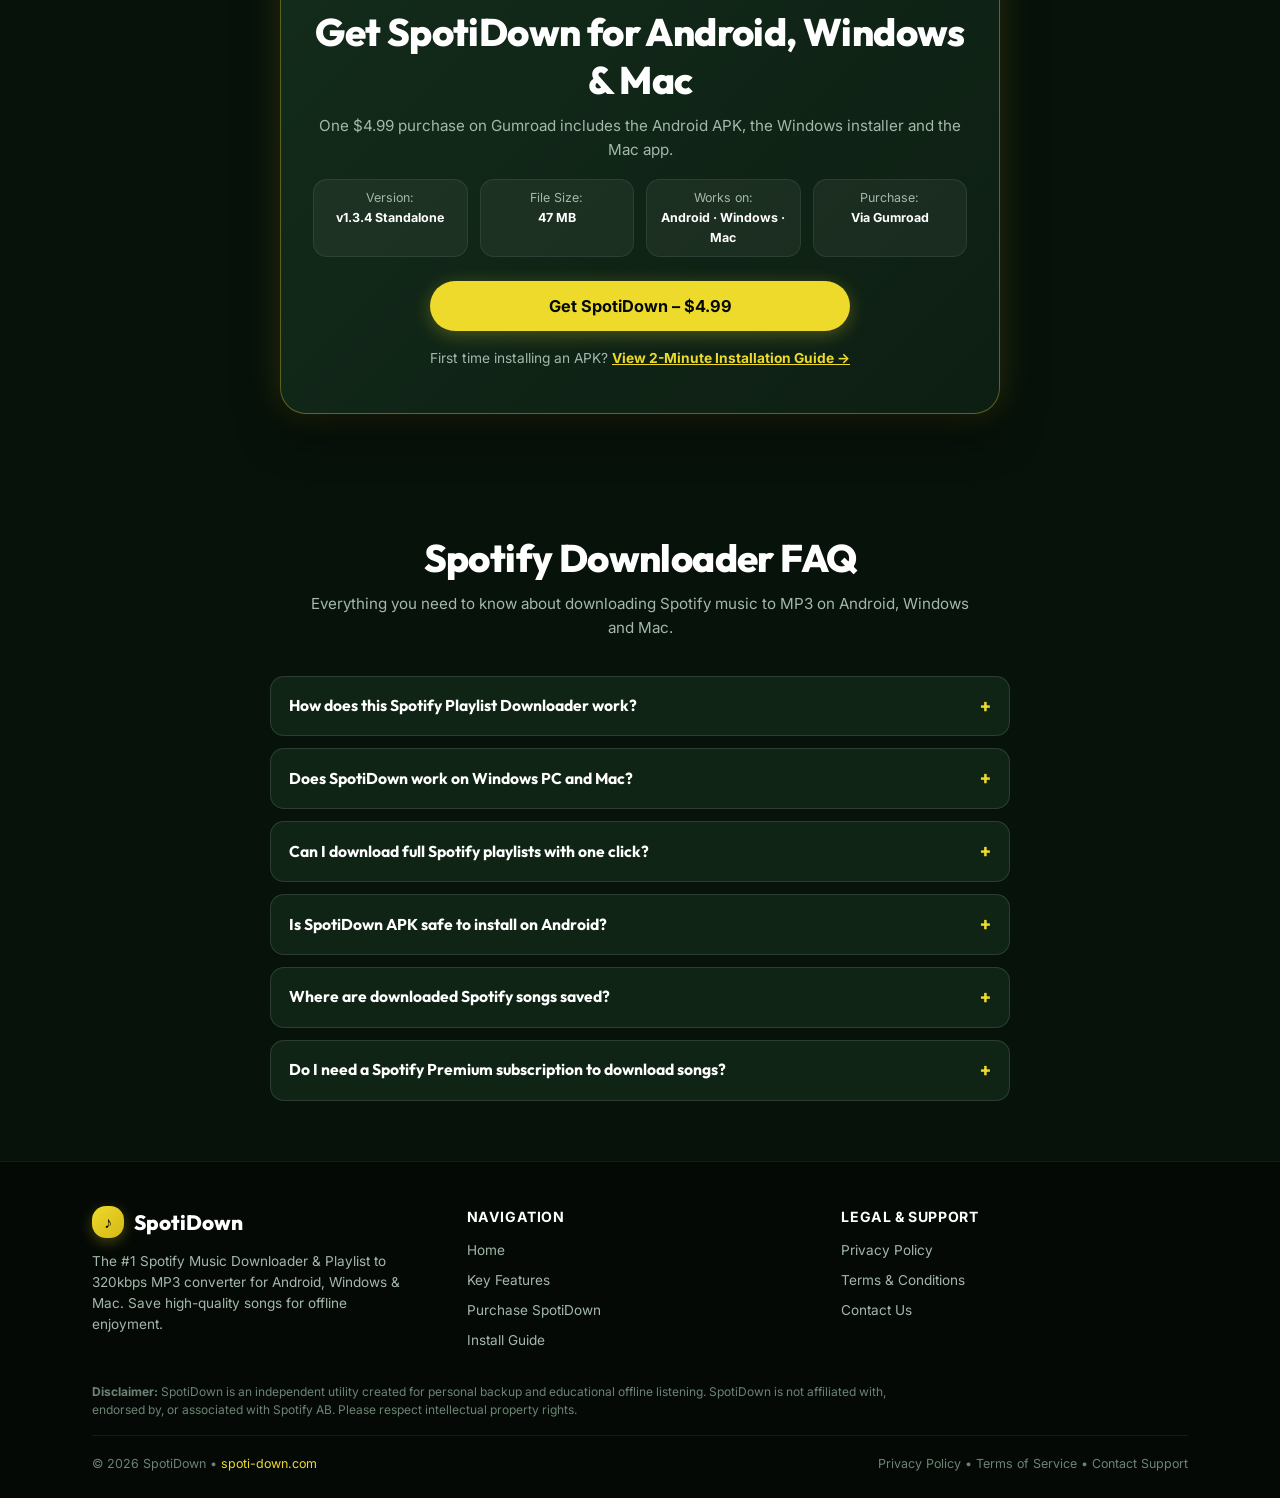
==== commit c58ed62b: "Fix canonical host, add desktop platforms, refresh app screenshots - Point canonical/OG/sitemap/robo" ====
--- a/index.html
+++ b/index.html
@@ -14,37 +14,43 @@
 
     gtag('config', 'G-TR0MMLBGY8');
   </script>
+  <!------Adsense Tag ---------->
+  <meta name="google-adsense-account" content="ca-pub-5048116304490205">
 
   <!-- Primary High-Intent SEO Meta Tags -->
-  <title>Spotify Music Downloader & Playlist to MP3 (320kbps) - SpotiDown APK</title>
-  <meta name="title" content="Spotify Music Downloader & Playlist to MP3 (320kbps) - SpotiDown APK">
+  <title>SpotiDown – Spotify Downloader APK, PC &amp; Mac | Playlist to MP3</title>
+  <meta name="title" content="SpotiDown – Spotify Downloader APK, PC &amp; Mac | Playlist to MP3">
   <meta name="description"
-    content="Spotify Music Downloader & Playlist to MP3 converter for Android. Download full Spotify playlists, tracks, and albums in 320kbps high-quality MP3 with ID3 tags & artwork. Ad-free Android app. Purchase on Gumroad.">
+    content="SpotiDown is the Spotify downloader for Android, Windows &amp; Mac: save full playlists, albums &amp; songs as MP3 with album art. No ads, no login. Just $4.99.">
   <meta name="keywords"
     content="spotify music downloader, spotify playlist downloader, download spotify to mp3, spotify downloader apk, spotify mp3 320kbps, download spotify playlist android, spotidown apk, spotify to mp3 converter, spoti-down.com">
   <meta name="robots" content="index, follow, max-image-preview:large, max-snippet:-1, max-video-preview:-1">
   <meta name="language" content="English">
   <meta name="author" content="SpotiDown">
-  <link rel="canonical" href="https://spoti-down.com/">
+  <link rel="canonical" href="https://www.spoti-down.com/">
 
   <!-- Open Graph / Facebook -->
   <meta property="og:type" content="website">
-  <meta property="og:url" content="https://spoti-down.com/">
+  <meta property="og:url" content="https://www.spoti-down.com/">
   <meta property="og:title" content="Spotify Music Downloader & Playlist to MP3 - SpotiDown APK">
   <meta property="og:description"
     content="Download Spotify music, playlists, and albums to 320kbps MP3 on Android without ads. Purchase SpotiDown on Gumroad.">
   <meta property="og:site_name" content="SpotiDown">
+  <meta property="og:image" content="https://www.spoti-down.com/images/screenshot-home-preview.jpg?v=2">
+  <meta property="og:image:alt" content="SpotiDown Spotify downloader app for Android">
 
   <!-- Twitter Card -->
   <meta property="twitter:card" content="summary_large_image">
-  <meta property="twitter:url" content="https://spoti-down.com/">
+  <meta property="twitter:url" content="https://www.spoti-down.com/">
   <meta property="twitter:title" content="Spotify Music Downloader & Playlist to MP3 - SpotiDown APK">
   <meta property="twitter:description"
     content="Download Spotify music, playlists, and albums to 320kbps MP3 on Android without ads. Purchase SpotiDown on Gumroad.">
+  <meta property="twitter:image" content="https://www.spoti-down.com/images/screenshot-home-preview.jpg?v=2">
 
   <!-- Favicon -->
-  <link rel="icon" type="image/svg+xml"
-    href="data:image/svg+xml,<svg xmlns='http://www.w3.org/2000/svg' viewBox='0 0 100 100'><rect width='100' height='100' rx='20' fill='%23eeda2b'/><text x='50%' y='68%' font-size='55' font-weight='bold' text-anchor='middle' fill='%23102216'>♪</text></svg>">
+  <link rel="icon" href="/favicon.ico" sizes="any">
+  <link rel="icon" type="image/svg+xml" href="/favicon.svg">
+  <link rel="apple-touch-icon" sizes="180x180" href="/apple-touch-icon.png">
 
   <!-- Stylesheet -->
   <link rel="stylesheet" href="/css/style.css">
@@ -55,16 +61,36 @@
     "@context": "https://schema.org",
     "@type": "SoftwareApplication",
     "name": "SpotiDown - Spotify Music & Playlist Downloader",
-    "operatingSystem": "Android 7.0 and higher",
+    "operatingSystem": "Android 7.0+, Windows 10, Windows 11, macOS 11+",
     "applicationCategory": "MultimediaApplication",
     "offers": {
       "@type": "Offer",
-      "url": "https://5994300901899.gumroad.com/l/checkout"
+      "url": "https://5994300901899.gumroad.com/l/checkout",
+      "price": "4.99",
+      "priceCurrency": "USD",
+      "availability": "https://schema.org/InStock"
     },
+    "image": "https://www.spoti-down.com/images/screenshot-home-preview.jpg?v=2",
+    "screenshot": [
+      "https://www.spoti-down.com/images/screenshot-home-preview.jpg?v=2",
+      "https://www.spoti-down.com/images/screenshot-playlist-download.jpg?v=2",
+      "https://www.spoti-down.com/images/screenshot-music-player.jpg?v=2"
+    ],
     "description": "Fast Spotify music downloader and Spotify playlist to MP3 (320kbps) converter with automatic ID3 tagging and offline player for Android.",
     "softwareVersion": "1.3.4",
     "fileSize": "47MB",
-    "installUrl": "https://spoti-down.com/install"
+    "installUrl": "https://www.spoti-down.com/install"
+  }
+  </script>
+
+  <!-- Schema.org WebSite JSON-LD (site name in results) -->
+  <script type="application/ld+json">
+  {
+    "@context": "https://schema.org",
+    "@type": "WebSite",
+    "name": "SpotiDown",
+    "alternateName": ["Spoti Down", "spoti-down.com"],
+    "url": "https://www.spoti-down.com/"
   }
   </script>
 
@@ -80,6 +106,14 @@
         "acceptedAnswer": {
           "@type": "Answer",
           "text": "Purchase SpotiDown on Gumroad, install the APK on your Android phone, copy any Spotify track or playlist link, paste it into SpotiDown, and tap Download. It saves high-quality 320kbps MP3s directly to your storage."
+        }
+      },
+      {
+        "@type": "Question",
+        "name": "Does SpotiDown work on Windows PC and Mac?",
+        "acceptedAnswer": {
+          "@type": "Answer",
+          "text": "Yes. Your purchase includes the SpotiDown desktop app for Windows 10/11 and macOS 11+ (Apple Silicon and Intel) as well as the Android APK. The desktop app downloads full Spotify playlists and albums as 320kbps MP3 files with album art."
         }
       },
       {
@@ -136,7 +170,7 @@
 
       <div class="nav-actions">
         <a href="https://5994300901899.gumroad.com/l/checkout" class="btn btn-primary btn-sm btn-purchase-trigger">
-          Purchase SpotiDown
+          Buy – $4.99
         </a>
         <button class="menu-toggle" id="menu-toggle-btn" aria-label="Toggle Navigation Menu">
           ☰
@@ -154,7 +188,7 @@
       <a href="/terms" class="mobile-nav-link" onclick="closeDrawer()">📜 Terms & Conditions</a>
       <a href="/contact" class="mobile-nav-link" onclick="closeDrawer()">✉️ Contact Us</a>
       <a href="https://5994300901899.gumroad.com/l/checkout" class="btn btn-primary btn-block btn-purchase-trigger">
-        Purchase SpotiDown
+        Get SpotiDown – $4.99
       </a>
     </div>
   </header>
@@ -172,17 +206,21 @@
 
       <p class="hero-subtitle">
         Download entire Spotify playlists, albums, and tracks in crystal clear <strong>320kbps MP3 audio</strong>
-        directly to your Android phone. Purchase on Gumroad. No ads, built-in offline music player.
+        on your Android phone, Windows PC or Mac. One purchase includes every version. No ads, no login.
       </p>
 
       <div class="hero-cta-group">
         <a href="https://5994300901899.gumroad.com/l/checkout" class="btn btn-primary btn-lg btn-block btn-purchase-trigger">
-          Purchase SpotiDown
+          Get SpotiDown – $4.99
         </a>
         <a href="/install" class="btn btn-secondary btn-lg btn-block">
           📖 Installation Guide
         </a>
       </div>
+      <p class="hero-purchase-note">
+        Secure checkout via Gumroad · APK link sent instantly to your email.
+        <span class="desktop-only-note">On a computer? SpotiDown now runs on Windows &amp; Mac too — download it right from your receipt.</span>
+      </p>
 
       <div class="hero-meta">
         <div class="hero-meta-item">
@@ -195,7 +233,7 @@
         </div>
         <div class="hero-meta-item">
           <span class="dot"></span>
-          <span>Android 7.0+ (No Root)</span>
+          <span>Android · Windows · Mac</span>
         </div>
       </div>
 
@@ -211,7 +249,7 @@
         </div>
 
         <div class="phone-mockup-frame">
-          <img src="/images/screenshot-home-preview.jpg" alt="SpotiDown Spotify Song Downloader Android App Interface"
+          <img src="/images/screenshot-home-preview.jpg?v=2" alt="SpotiDown Spotify Song Downloader Android App Interface"
             loading="eager" width="340" height="755">
         </div>
       </div>
@@ -230,11 +268,11 @@
 
       <div class="screenshots-grid">
         <!-- Screenshot 1 -->
-        <div class="screenshot-card" data-screenshot-index="0" data-img="/images/screenshot-home-preview.jpg"
+        <div class="screenshot-card" data-screenshot-index="0" data-img="/images/screenshot-home-preview.jpg?v=2"
           data-title="Instant Song Resolver" data-tag="1. Paste & Resolve"
           data-desc="Paste any Spotify song URL and immediately preview track artwork, title, artist, and 1-tap download in 320kbps MP3.">
           <div class="screenshot-img-box">
-            <img src="/images/screenshot-home-preview.jpg" alt="SpotiDown Instant Link Resolver & Single Track Download"
+            <img src="/images/screenshot-home-preview.jpg?v=2" alt="SpotiDown Instant Link Resolver & Single Track Download"
               loading="lazy">
             <div class="screenshot-zoom-overlay">
               <span class="zoom-icon">🔍 Tap to Zoom</span>
@@ -249,11 +287,11 @@
         </div>
 
         <!-- Screenshot 2 -->
-        <div class="screenshot-card" data-screenshot-index="1" data-img="/images/screenshot-playlist-download.jpg"
+        <div class="screenshot-card" data-screenshot-index="1" data-img="/images/screenshot-playlist-download.jpg?v=2"
           data-title="Full Playlist Downloader" data-tag="2. Batch Download"
           data-desc="Save entire 50+ song playlists or albums in a single tap with sequential background downloading and zero throttling.">
           <div class="screenshot-img-box">
-            <img src="/images/screenshot-playlist-download.jpg" alt="SpotiDown Batch Spotify Playlist Downloader"
+            <img src="/images/screenshot-playlist-download.jpg?v=2" alt="SpotiDown Batch Spotify Playlist Downloader"
               loading="lazy">
             <div class="screenshot-zoom-overlay">
               <span class="zoom-icon">🔍 Tap to Zoom</span>
@@ -268,11 +306,11 @@
         </div>
 
         <!-- Screenshot 3 -->
-        <div class="screenshot-card" data-screenshot-index="2" data-img="/images/screenshot-music-player.jpg"
+        <div class="screenshot-card" data-screenshot-index="2" data-img="/images/screenshot-music-player.jpg?v=2"
           data-title="Built-In Media Player" data-tag="3. Offline Player"
           data-desc="Listen to all your saved tracks offline with HD album art, scrub controls, background audio playback, and lock-screen controls.">
           <div class="screenshot-img-box">
-            <img src="/images/screenshot-music-player.jpg" alt="SpotiDown Built-In Offline Music Player" loading="lazy">
+            <img src="/images/screenshot-music-player.jpg?v=2" alt="SpotiDown Built-In Offline Music Player" loading="lazy">
             <div class="screenshot-zoom-overlay">
               <span class="zoom-icon">🔍 Tap to Zoom</span>
             </div>
@@ -286,11 +324,11 @@
         </div>
 
         <!-- Screenshot 4 -->
-        <div class="screenshot-card" data-screenshot-index="3" data-img="/images/screenshot-download-history.jpg"
+        <div class="screenshot-card" data-screenshot-index="3" data-img="/images/screenshot-download-history.jpg?v=2"
           data-title="Offline Music Library" data-tag="4. History & Library"
           data-desc="Search, filter by artist/recent, and manage all your saved tracks directly in your device storage (/storage/emulated/0/Music/).">
           <div class="screenshot-img-box">
-            <img src="/images/screenshot-download-history.jpg" alt="SpotiDown Download History and Storage Manager"
+            <img src="/images/screenshot-download-history.jpg?v=2" alt="SpotiDown Download History and Storage Manager"
               loading="lazy">
             <div class="screenshot-zoom-overlay">
               <span class="zoom-icon">🔍 Tap to Zoom</span>
@@ -305,11 +343,11 @@
         </div>
 
         <!-- Screenshot 5 -->
-        <div class="screenshot-card" data-screenshot-index="4" data-img="/images/screenshot-queue-inprogress.jpg"
+        <div class="screenshot-card" data-screenshot-index="4" data-img="/images/screenshot-queue-inprogress.jpg?v=2"
           data-title="Background Progress Queue" data-tag="5. Live Queue"
           data-desc="Monitor live downloading progress with smart queueing that prevents phone lag, preserves battery, and prevents corrupt files.">
           <div class="screenshot-img-box">
-            <img src="/images/screenshot-queue-inprogress.jpg" alt="SpotiDown Active Download Queue & Storage Progress"
+            <img src="/images/screenshot-queue-inprogress.jpg?v=2" alt="SpotiDown Active Download Queue & Storage Progress"
               loading="lazy">
             <div class="screenshot-zoom-overlay">
               <span class="zoom-icon">🔍 Tap to Zoom</span>
@@ -451,19 +489,19 @@
     <div class="container">
       <div class="download-box">
         <span class="badge-pill">LATEST RELEASE APK</span>
-        <h2 class="section-title" style="margin-top: 8px;">Purchase SpotiDown for Android</h2>
-        <p class="section-subtitle">Purchase SpotiDown through Gumroad to get the Android APK.</p>
+        <h2 class="section-title" style="margin-top: 8px;">Get SpotiDown for Android, Windows &amp; Mac</h2>
+        <p class="section-subtitle">One $4.99 purchase on Gumroad includes the Android APK, the Windows installer and the Mac app.</p>
 
         <div class="download-specs">
           <div class="spec-item">Version: <strong>v1.3.4 Standalone</strong></div>
           <div class="spec-item">File Size: <strong>47 MB</strong></div>
-          <div class="spec-item">Android: <strong>7.0 and up</strong></div>
+          <div class="spec-item">Works on: <strong>Android · Windows · Mac</strong></div>
           <div class="spec-item">Purchase: <strong>Via Gumroad</strong></div>
         </div>
 
         <div style="margin-bottom: 16px;">
           <a href="https://5994300901899.gumroad.com/l/checkout" class="btn btn-primary btn-lg btn-block btn-purchase-trigger" style="max-width: 420px; margin: 0 auto;">
-            Purchase SpotiDown
+            Get SpotiDown – $4.99
           </a>
         </div>
 
@@ -481,7 +519,7 @@
     <div class="container">
       <div class="section-header">
         <h2 class="section-title">Spotify Downloader FAQ</h2>
-        <p class="section-subtitle">Everything you need to know about downloading Spotify music to MP3 on Android.</p>
+        <p class="section-subtitle">Everything you need to know about downloading Spotify music to MP3 on Android, Windows and Mac.</p>
       </div>
 
       <div class="faq-list">
@@ -499,6 +537,20 @@
 
         <div class="faq-item">
           <button class="faq-question">
+            <span>Does SpotiDown work on Windows PC and Mac?</span>
+            <span class="faq-icon">+</span>
+          </button>
+          <div class="faq-answer">
+            Yes! Your purchase includes the SpotiDown desktop app for <strong>Windows 10/11</strong> and
+            <strong>macOS 11+</strong> (Apple Silicon and Intel) as well as the Android APK. The desktop app downloads full
+            Spotify playlists and albums as real 320kbps MP3 files with album art, saved to your Music folder.
+            See the <a href="/install#windows" style="color: var(--primary); text-decoration: underline;">Windows</a> and
+            <a href="/install#mac" style="color: var(--primary); text-decoration: underline;">Mac</a> install steps.
+          </div>
+        </div>
+
+        <div class="faq-item">
+          <button class="faq-question">
             <span>Can I download full Spotify playlists with one click?</span>
             <span class="faq-icon">+</span>
           </button>
@@ -555,7 +607,7 @@
             <span
               style="font-family: var(--font-display); font-weight: 800; font-size: 1.3rem; color: #fff;">SpotiDown</span>
           </div>
-          <p>The #1 Spotify Music Downloader & Playlist to 320kbps MP3 converter for Android. Save high-quality
+          <p>The #1 Spotify Music Downloader & Playlist to 320kbps MP3 converter for Android, Windows &amp; Mac. Save high-quality
             songs for offline enjoyment.</p>
         </div>
 
@@ -586,7 +638,7 @@
       </div>
 
       <div class="footer-bottom">
-        <div>© 2026 SpotiDown • <a href="https://spoti-down.com" style="color: var(--primary);">spoti-down.com</a></div>
+        <div>© 2026 SpotiDown • <a href="https://www.spoti-down.com" style="color: var(--primary);">spoti-down.com</a></div>
         <div><a href="/privacy">Privacy Policy</a> • <a href="/terms">Terms of Service</a> • <a href="/contact">Contact
             Support</a></div>
       </div>
@@ -617,4 +669,4 @@
   <script src="/js/main.js"></script>
 </body>
 
-</html>+</html>
--- a/css/style.css
+++ b/css/style.css
@@ -1207,3 +1207,71 @@
   }
 
 }
+
+/* Purchase reassurance under hero CTA */
+.hero-purchase-note {
+  margin: -14px auto 28px;
+  max-width: 520px;
+  font-size: 0.85rem;
+  color: var(--text-muted);
+  text-align: center;
+}
+
+.desktop-only-note {
+  display: none;
+}
+
+@media (hover: hover) and (pointer: fine) and (min-width: 1024px) {
+  .desktop-only-note {
+    display: block;
+    margin-top: 4px;
+  }
+}
+
+/* Install guide: platform switcher & headings */
+.platform-tabs {
+  display: flex;
+  justify-content: center;
+  flex-wrap: wrap;
+  gap: 10px;
+  margin-top: 22px;
+}
+
+.platform-tab {
+  padding: 10px 18px;
+  border-radius: 999px;
+  border: 1px solid var(--border-card);
+  background: var(--bg-glass-card);
+  color: #fff;
+  font-weight: 700;
+  font-size: 0.92rem;
+  text-decoration: none;
+}
+
+.platform-tab:hover {
+  border-color: var(--primary);
+  color: var(--primary);
+}
+
+.platform-heading {
+  font-family: var(--font-display);
+  font-size: 1.5rem;
+  color: #fff;
+  margin: 48px 0 18px;
+  scroll-margin-top: 90px;
+  display: flex;
+  flex-wrap: wrap;
+  align-items: baseline;
+  gap: 10px;
+}
+
+.platform-heading:first-child {
+  margin-top: 8px;
+}
+
+.platform-heading span {
+  font-size: 0.8rem;
+  font-weight: 600;
+  color: var(--text-muted);
+  font-family: inherit;
+}
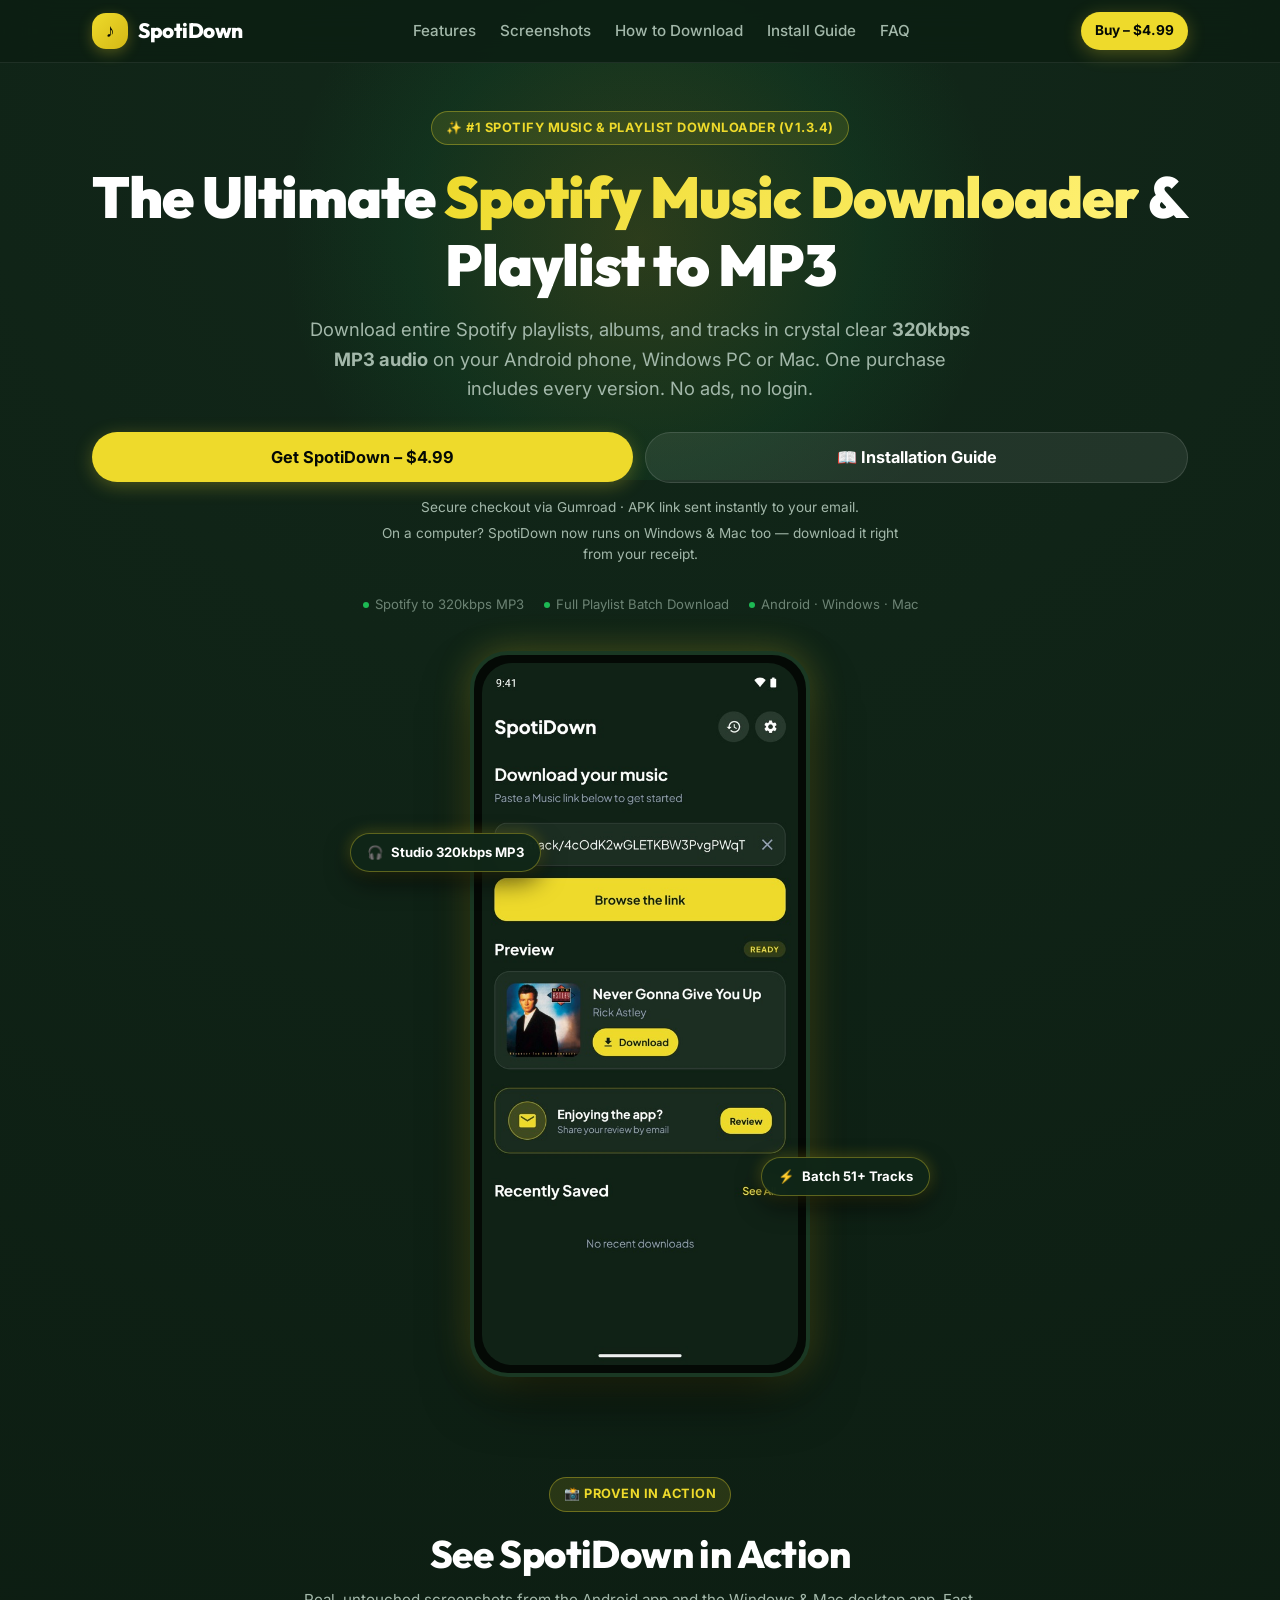
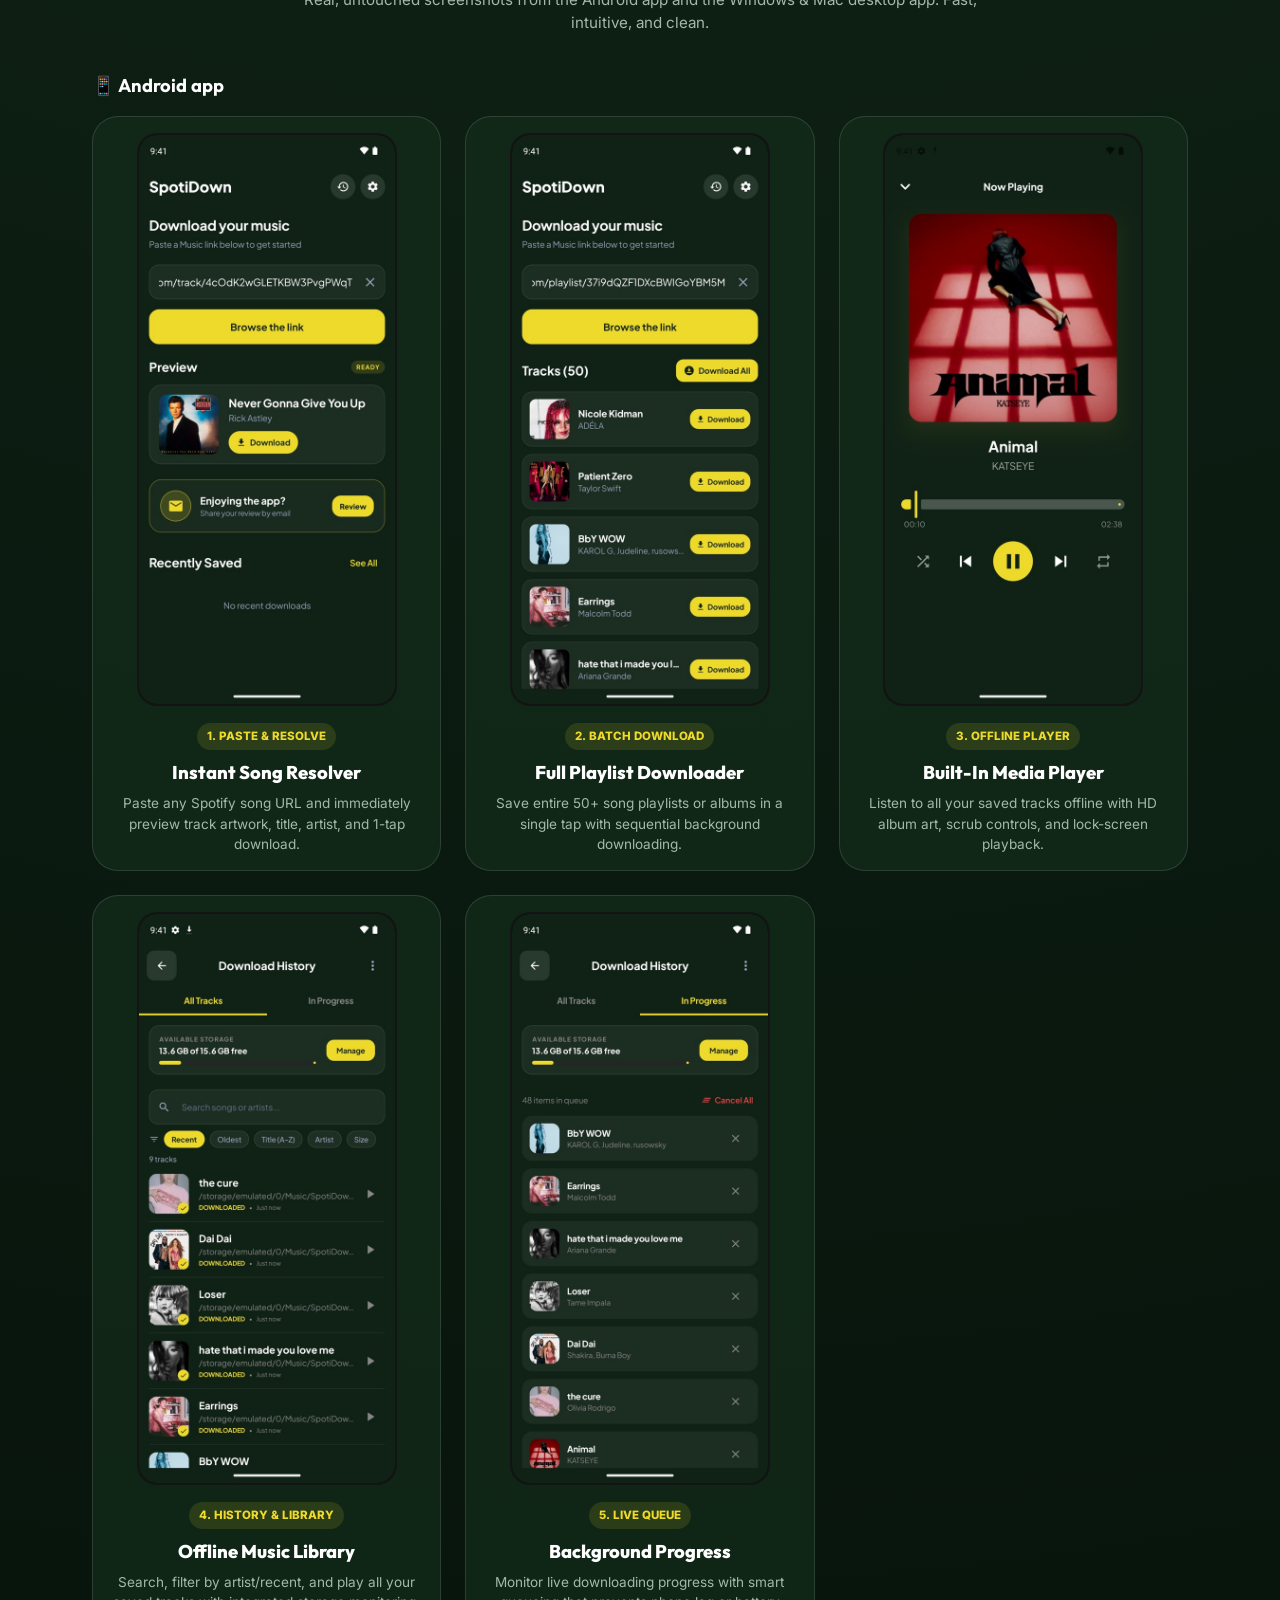
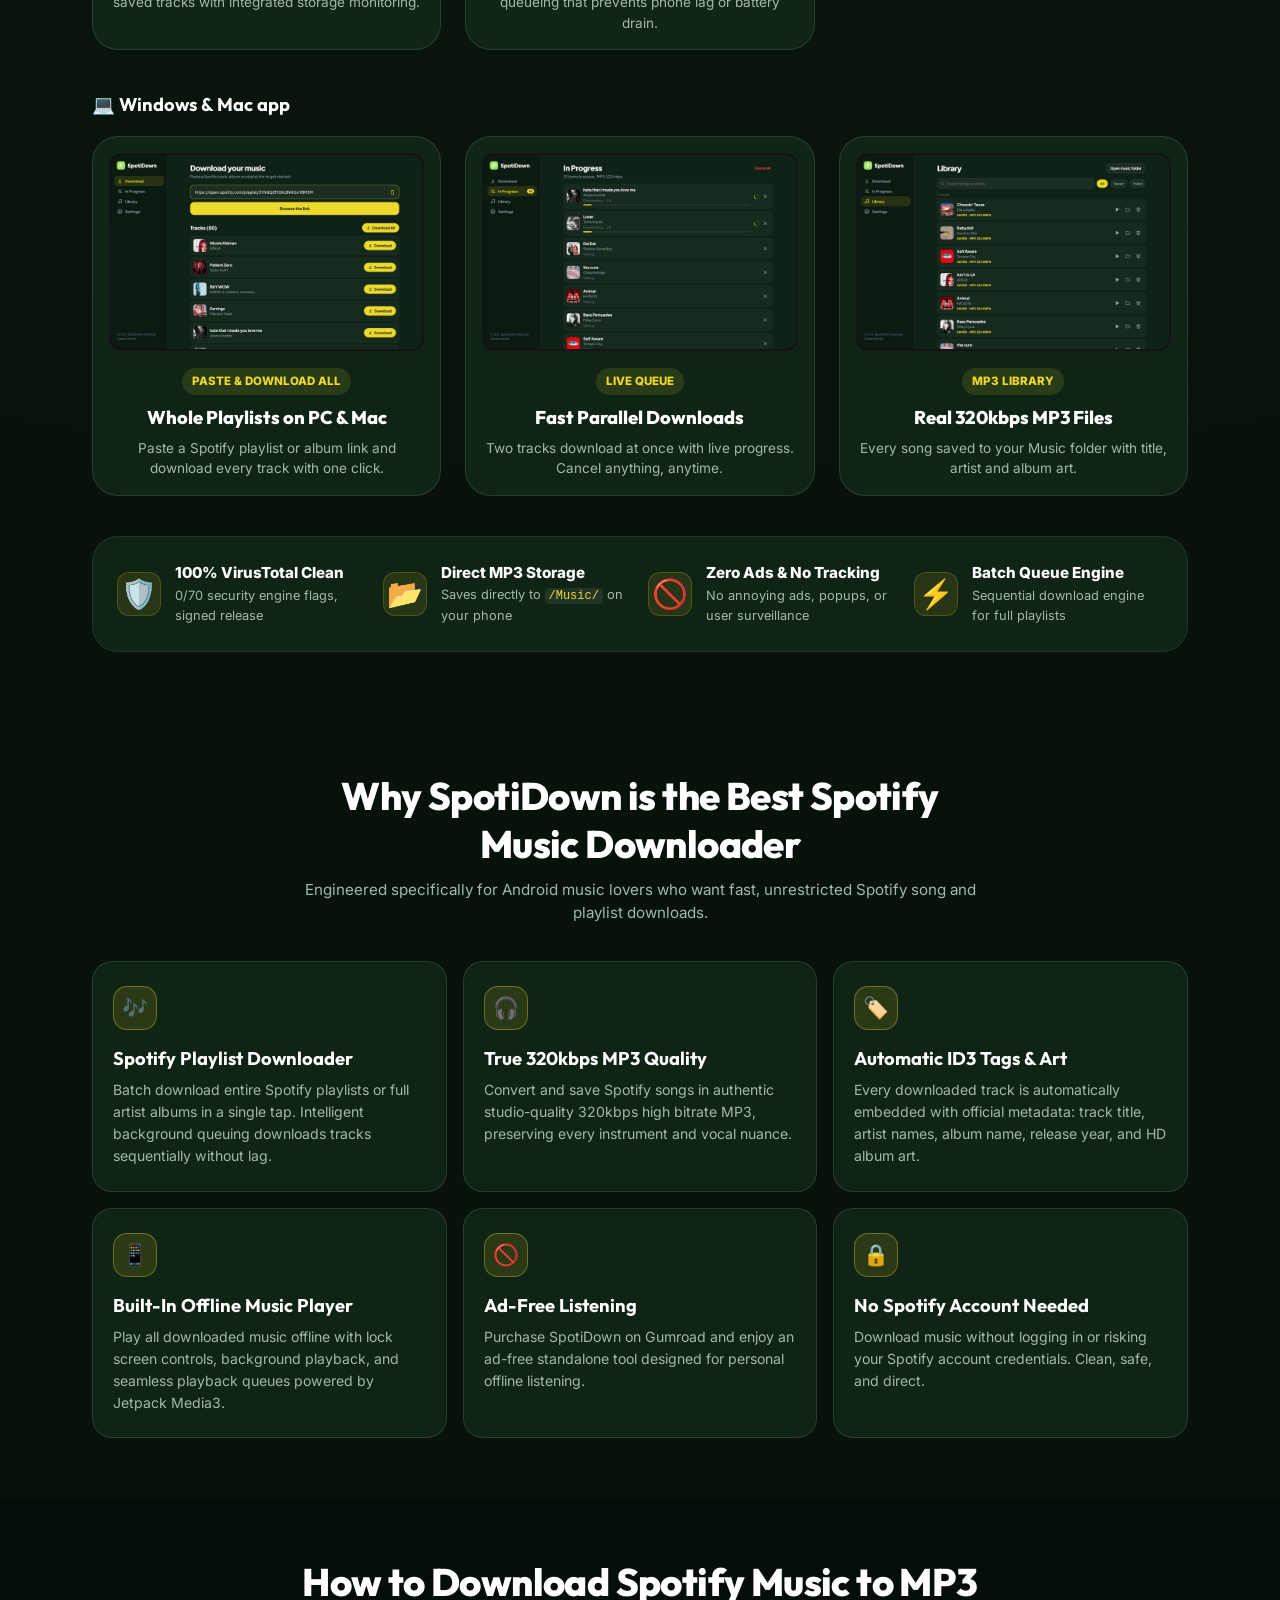
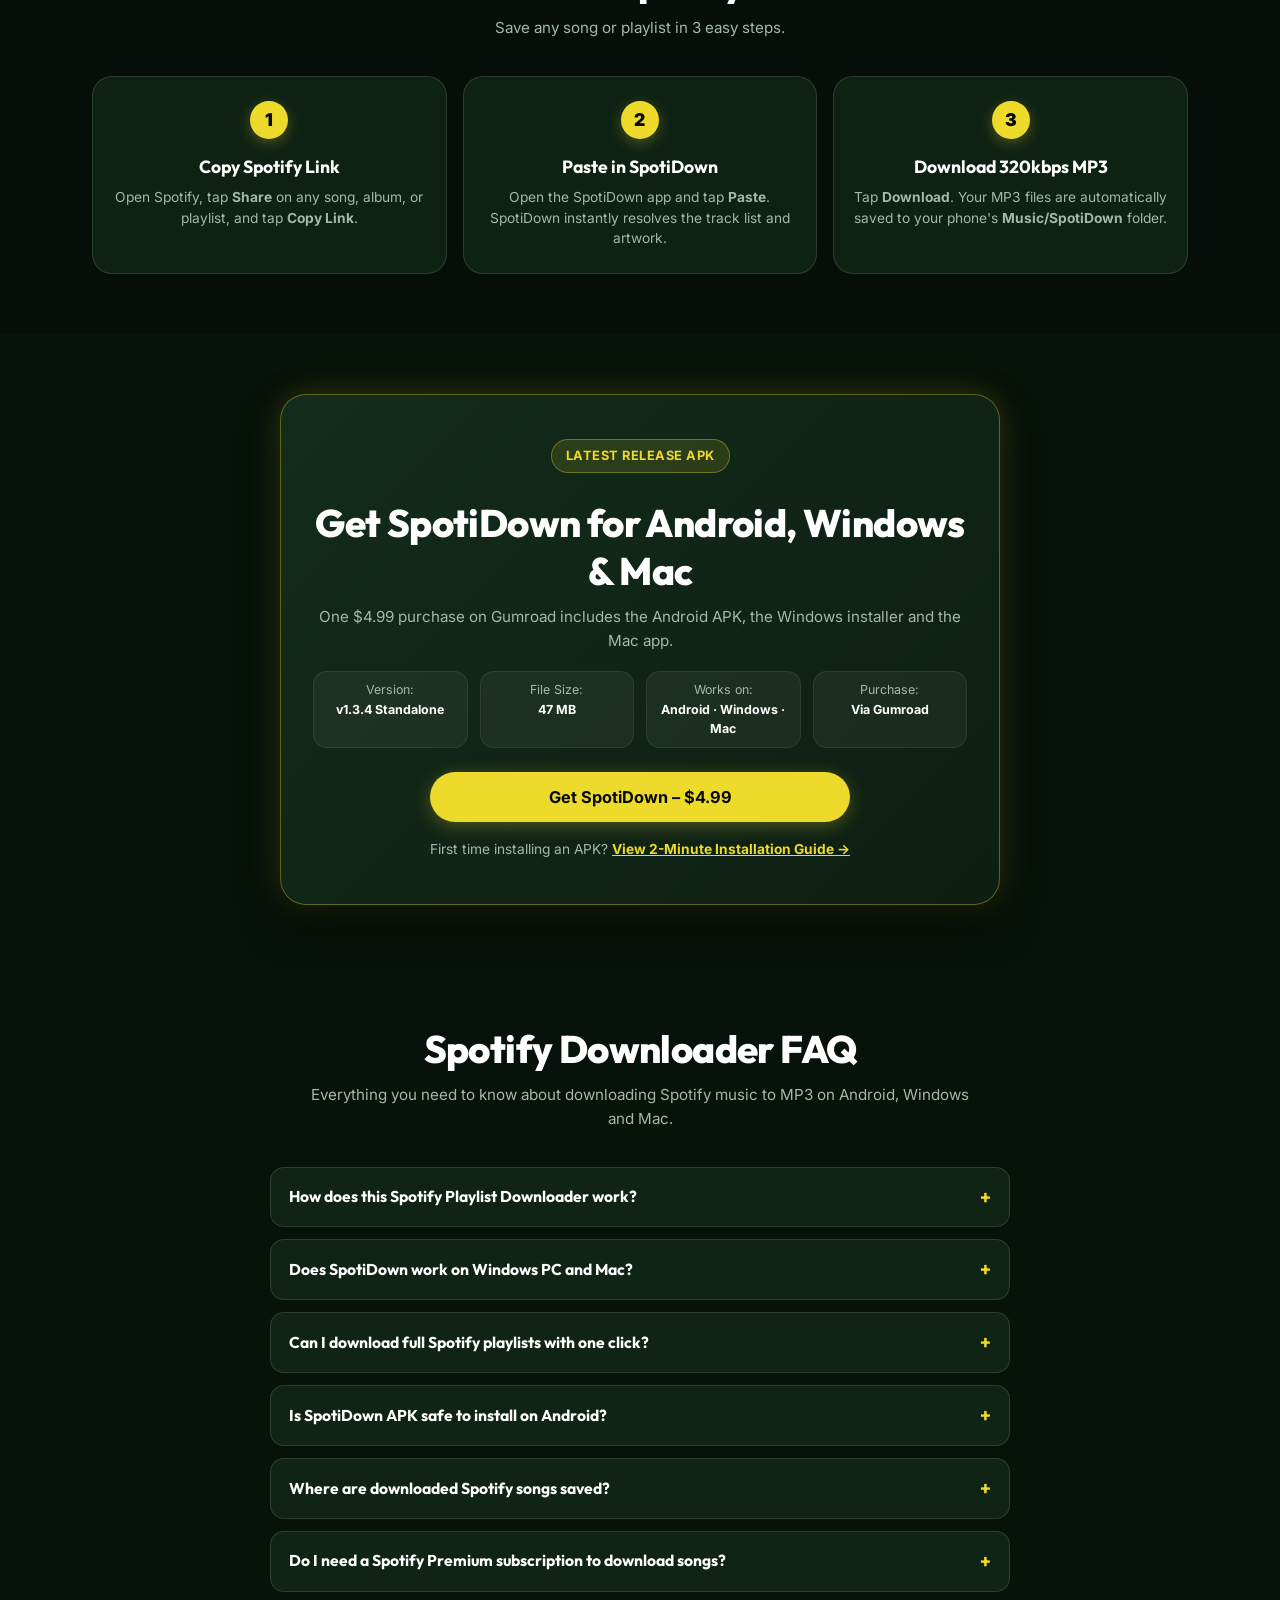
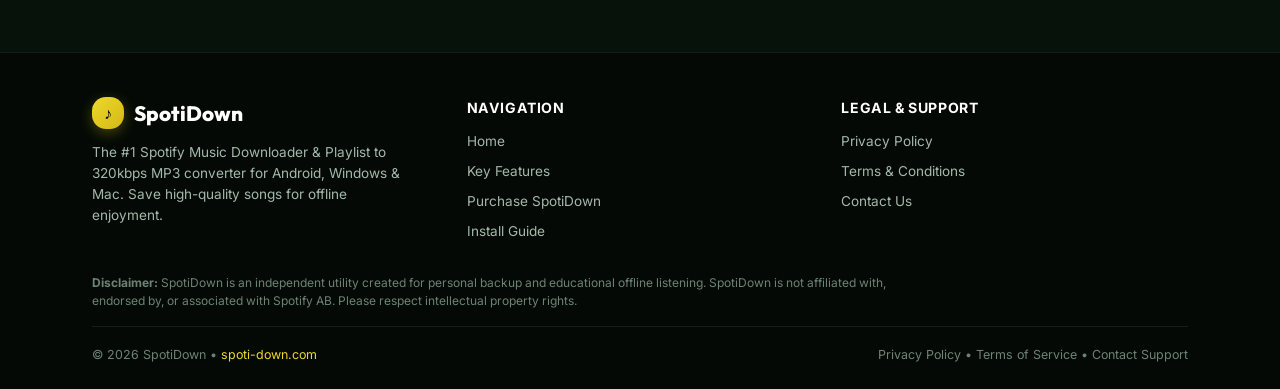
==== commit 68f3c85a: "Homepage: add Windows & Mac desktop app screenshots Screenshots section now has Android and Windows " ====
--- a/index.html
+++ b/index.html
@@ -74,7 +74,8 @@
     "screenshot": [
       "https://www.spoti-down.com/images/screenshot-home-preview.jpg?v=2",
       "https://www.spoti-down.com/images/screenshot-playlist-download.jpg?v=2",
-      "https://www.spoti-down.com/images/screenshot-music-player.jpg?v=2"
+      "https://www.spoti-down.com/images/screenshot-music-player.jpg?v=2",
+      "https://www.spoti-down.com/images/desktop-download.jpg?v=1"
     ],
     "description": "Fast Spotify music downloader and Spotify playlist to MP3 (320kbps) converter with automatic ID3 tagging and offline player for Android.",
     "softwareVersion": "1.3.4",
@@ -262,10 +263,11 @@
       <div class="section-header">
         <span class="badge-pill">📸 PROVEN IN ACTION</span>
         <h2 class="section-title">See SpotiDown in Action</h2>
-        <p class="section-subtitle">Real, untouched screenshots from the standalone Android application. Fast,
-          intuitive, and clean.</p>
-      </div>
-
+        <p class="section-subtitle">Real, untouched screenshots from the Android app and the Windows &amp; Mac desktop
+          app. Fast, intuitive, and clean.</p>
+      </div>
+
+      <h3 class="platform-subhead">📱 Android app</h3>
       <div class="screenshots-grid">
         <!-- Screenshot 1 -->
         <div class="screenshot-card" data-screenshot-index="0" data-img="/images/screenshot-home-preview.jpg?v=2"
@@ -362,6 +364,51 @@
         </div>
       </div>
 
+      <h3 class="platform-subhead">💻 Windows &amp; Mac app</h3>
+      <div class="screenshots-grid desktop-grid">
+        <div class="screenshot-card desktop" data-screenshot-index="5">
+          <div class="screenshot-img-box">
+            <img src="/images/desktop-download.jpg?v=1" alt="SpotiDown desktop app for Windows and Mac downloading a Spotify playlist" loading="lazy" width="1600" height="1000">
+            <div class="screenshot-zoom-overlay">
+              <span class="zoom-icon">🔍 Click to Zoom</span>
+            </div>
+          </div>
+          <div class="screenshot-info">
+            <span class="screenshot-tag">Paste &amp; Download All</span>
+            <h3 class="screenshot-title">Whole Playlists on PC &amp; Mac</h3>
+            <p class="screenshot-desc">Paste a Spotify playlist or album link and download every track with one click.</p>
+          </div>
+        </div>
+
+        <div class="screenshot-card desktop" data-screenshot-index="6">
+          <div class="screenshot-img-box">
+            <img src="/images/desktop-queue.jpg?v=1" alt="SpotiDown desktop download queue with live progress" loading="lazy" width="1600" height="1000">
+            <div class="screenshot-zoom-overlay">
+              <span class="zoom-icon">🔍 Click to Zoom</span>
+            </div>
+          </div>
+          <div class="screenshot-info">
+            <span class="screenshot-tag">Live Queue</span>
+            <h3 class="screenshot-title">Fast Parallel Downloads</h3>
+            <p class="screenshot-desc">Two tracks download at once with live progress. Cancel anything, anytime.</p>
+          </div>
+        </div>
+
+        <div class="screenshot-card desktop" data-screenshot-index="7">
+          <div class="screenshot-img-box">
+            <img src="/images/desktop-library.jpg?v=1" alt="SpotiDown desktop library of saved 320kbps MP3 files" loading="lazy" width="1600" height="1000">
+            <div class="screenshot-zoom-overlay">
+              <span class="zoom-icon">🔍 Click to Zoom</span>
+            </div>
+          </div>
+          <div class="screenshot-info">
+            <span class="screenshot-tag">MP3 Library</span>
+            <h3 class="screenshot-title">Real 320kbps MP3 Files</h3>
+            <p class="screenshot-desc">Every song saved to your Music folder with title, artist and album art.</p>
+          </div>
+        </div>
+      </div>
+
       <!-- Trust & Authenticity Proof Badges -->
       <div class="trust-proof-strip">
         <div class="trust-proof-item">
--- a/css/style.css
+++ b/css/style.css
@@ -1275,3 +1275,30 @@
   color: var(--text-muted);
   font-family: inherit;
 }
+
+/* Screenshots: platform sub-headings & desktop (wide) cards */
+.platform-subhead {
+  font-family: var(--font-display);
+  font-size: 1.15rem;
+  color: #fff;
+  margin: 8px 0 16px;
+}
+
+.desktop-grid {
+  grid-template-columns: repeat(auto-fit, minmax(min(100%, 220px), 1fr));
+  margin-bottom: 8px;
+}
+
+.screenshots-grid + .platform-subhead {
+  margin-top: 40px;
+}
+
+.screenshot-card.desktop .screenshot-img-box {
+  max-width: 100%;
+  border-radius: 12px;
+}
+
+/* Lightbox also shows wide desktop screenshots */
+.lightbox-phone-wrapper img {
+  max-width: min(100%, 90vw);
+}
